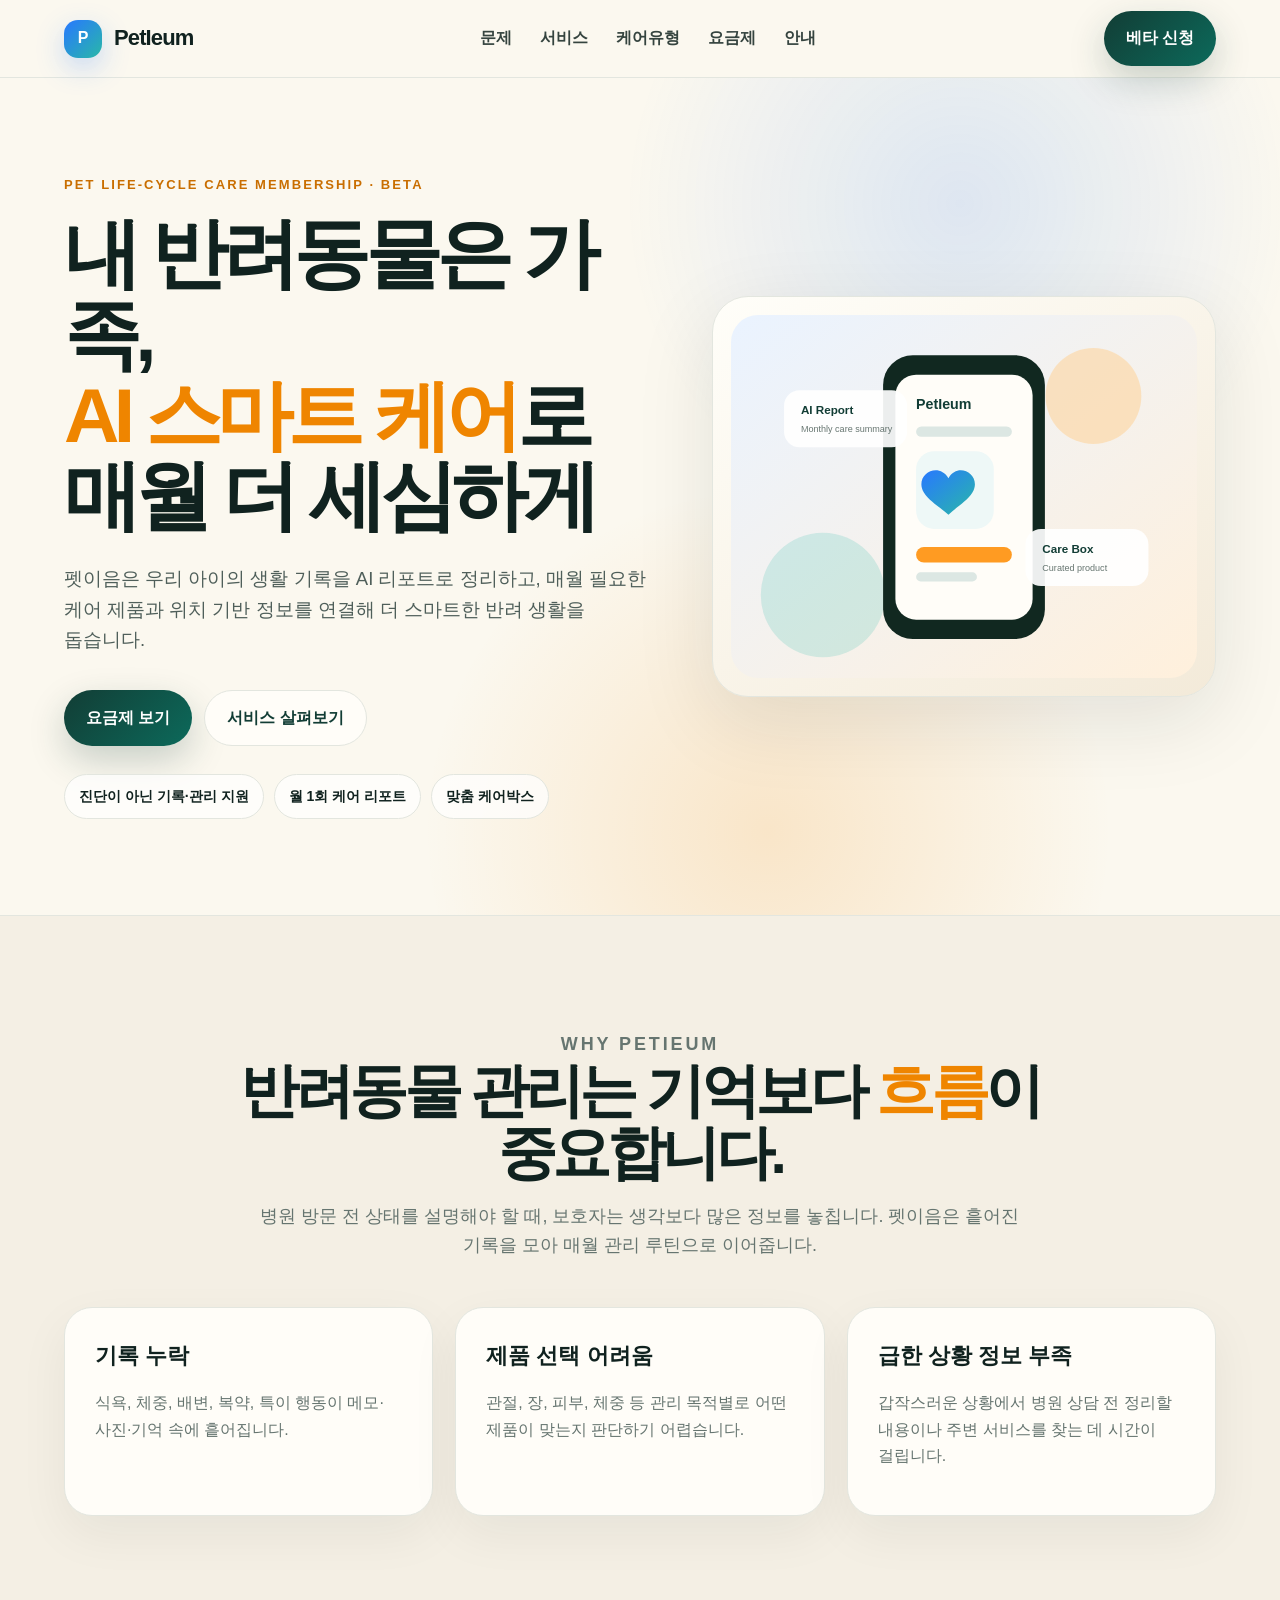
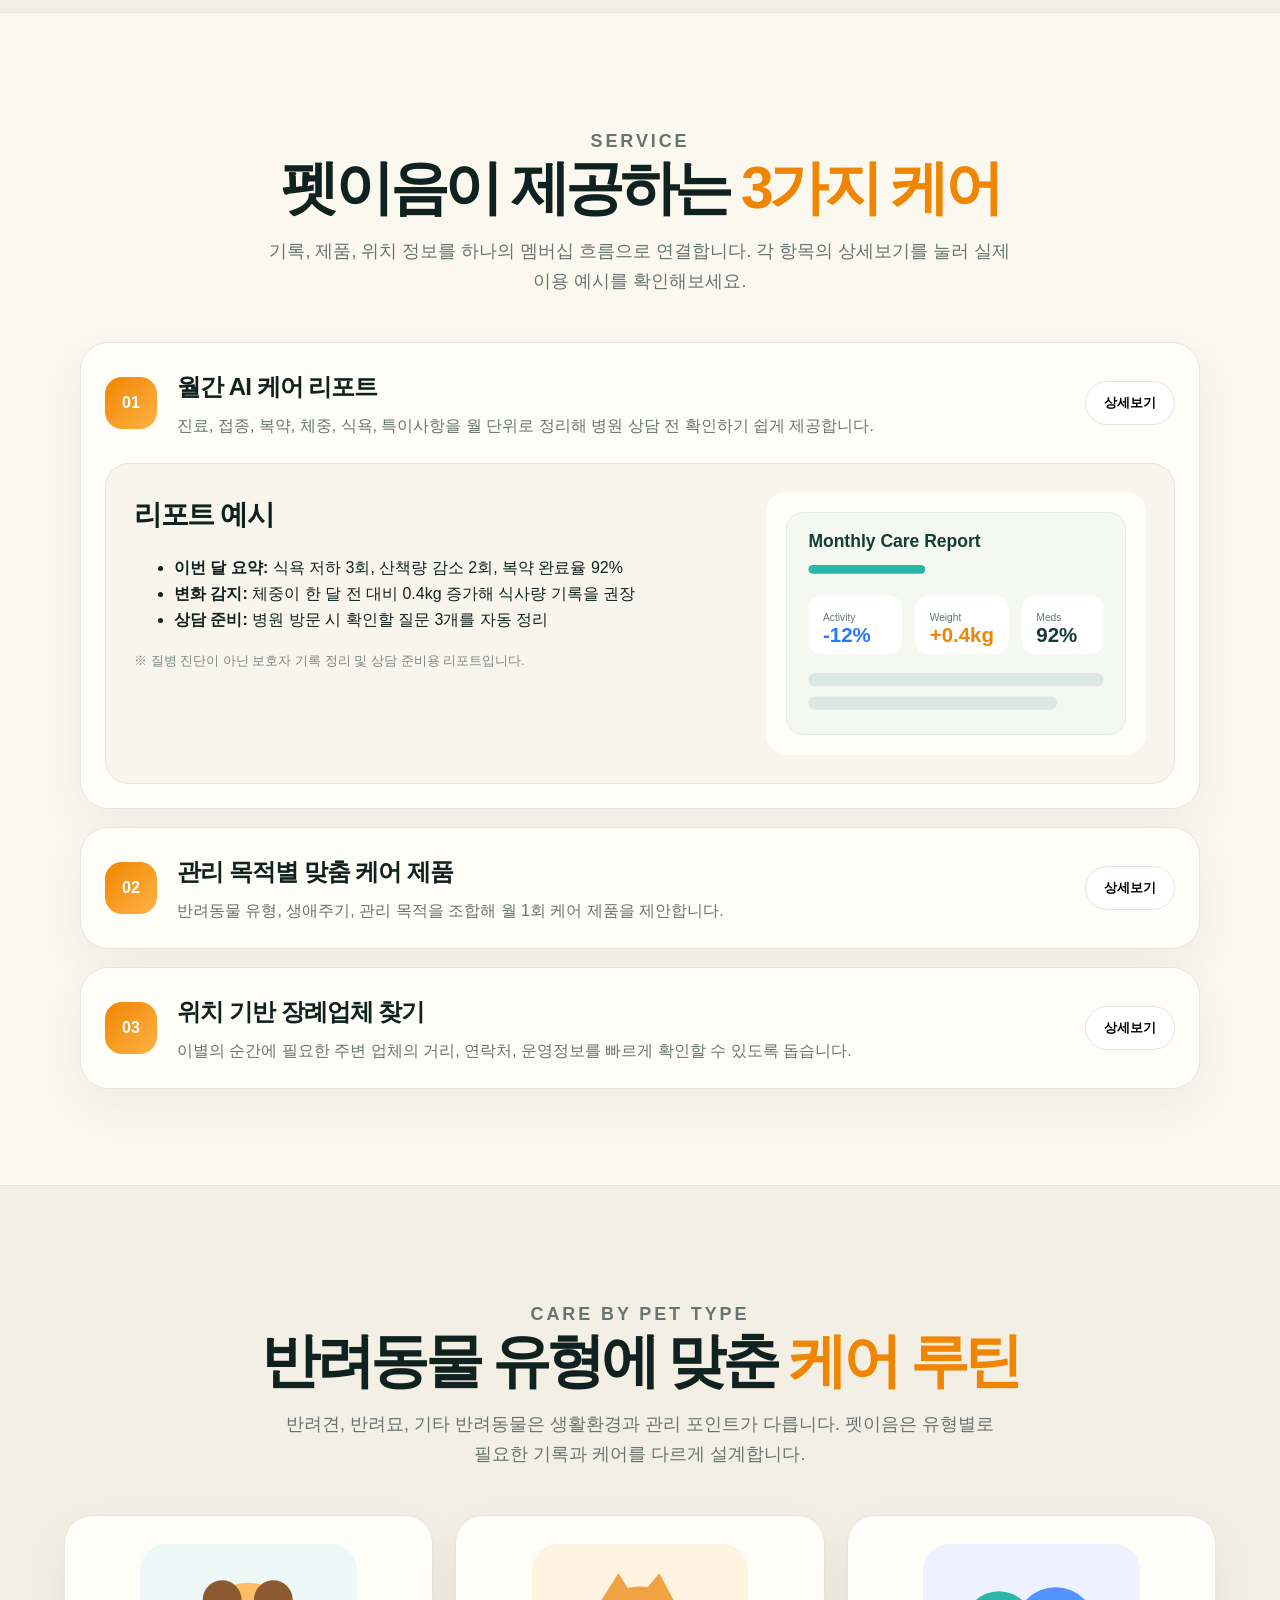
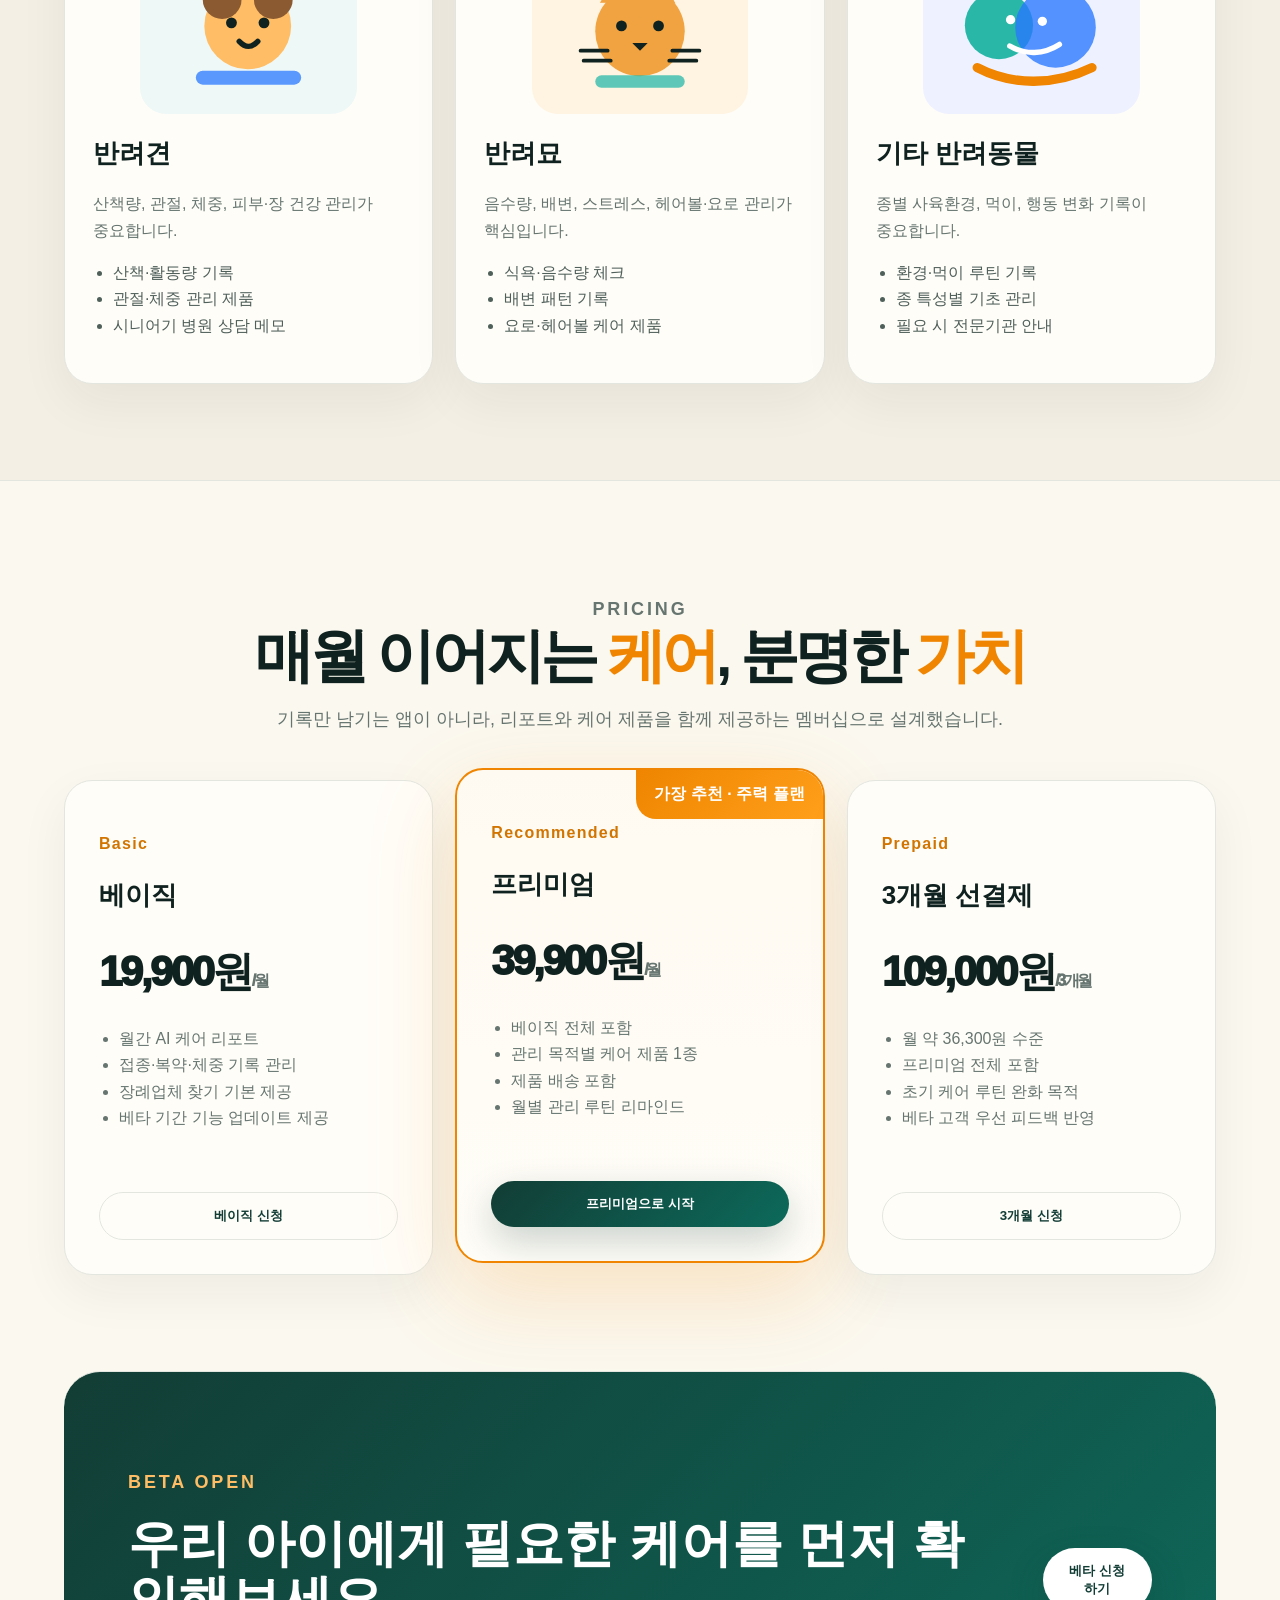
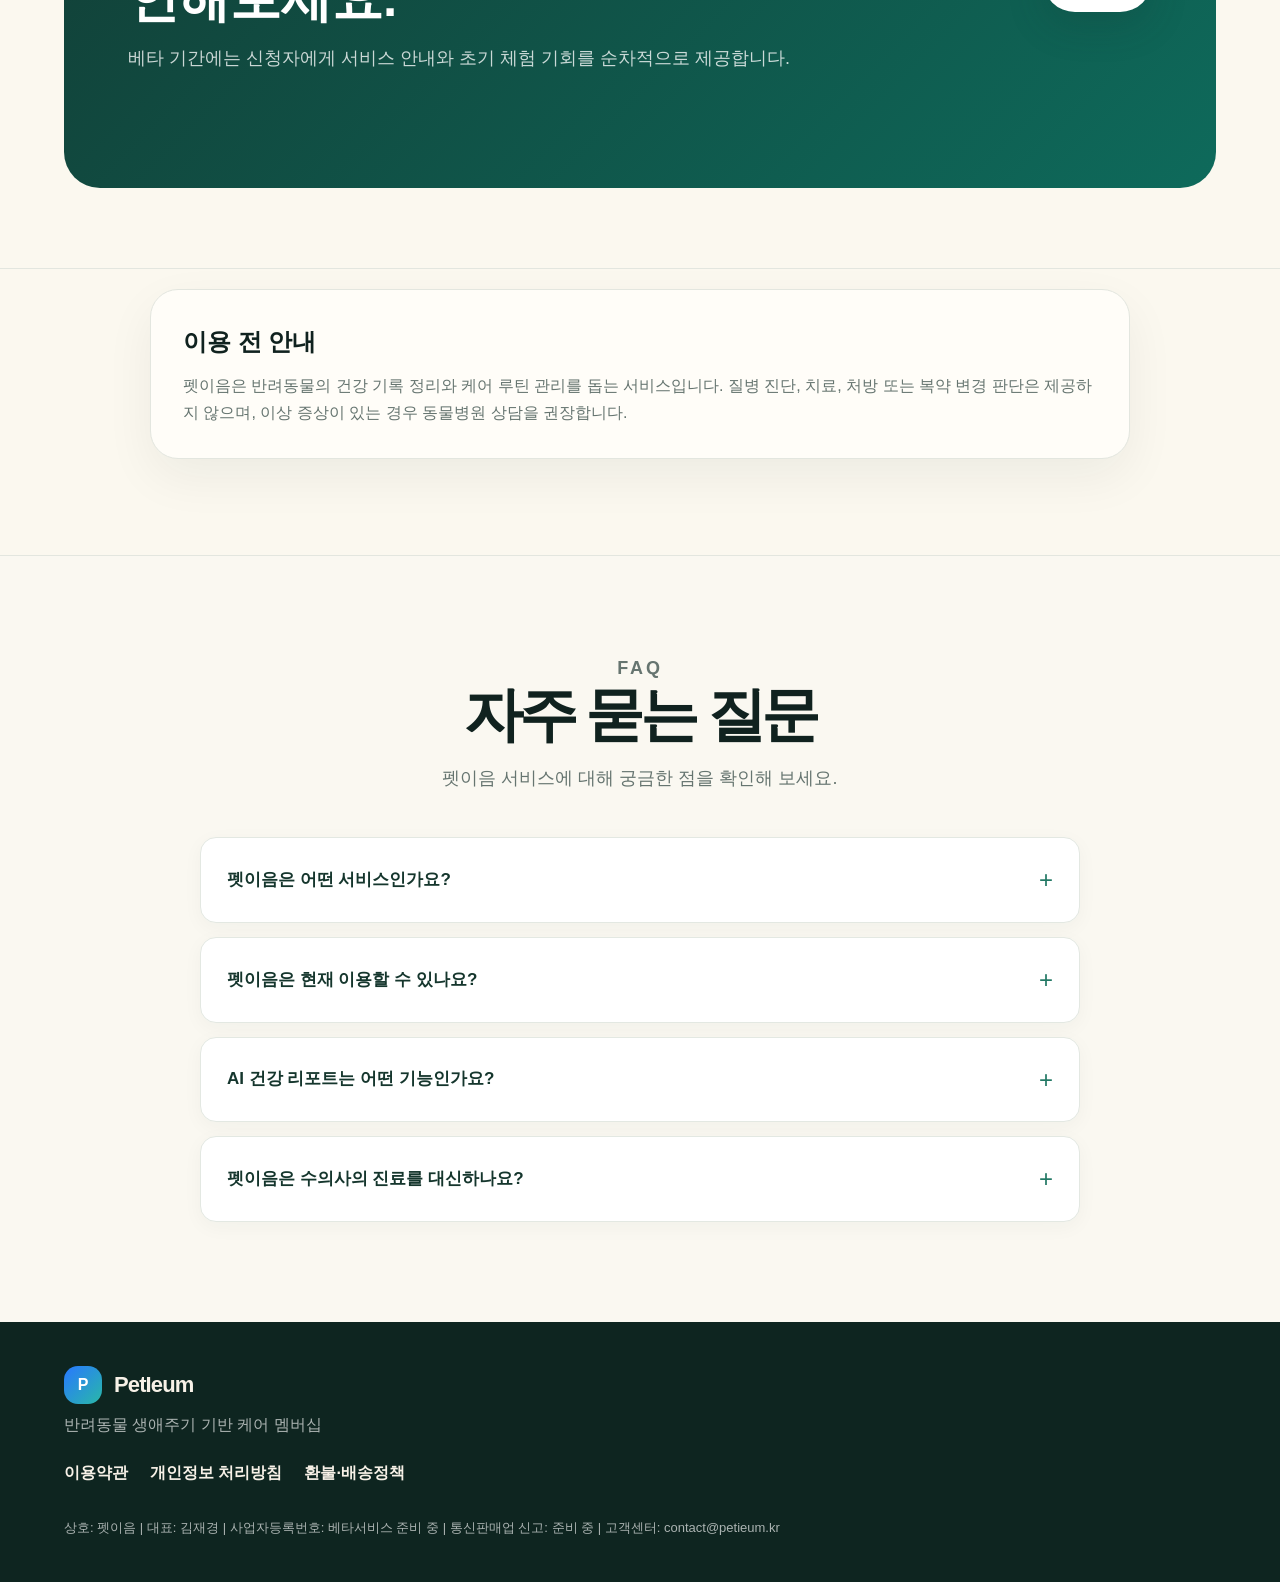
==== index.html @ b8f40197 "Update index.html" ====
<!DOCTYPE html>
<html lang="ko">
<head>
  <meta charset="UTF-8" />
  <meta name="viewport" content="width=device-width, initial-scale=1.0" />
  <title>펫이음(PetIeum) | 반려동물 케어 멤버십</title>
  <meta name="description" content="펫이음은 내 반려동물의 생활 기록을 AI 리포트로 정리하고, 매월 필요한 케어 제품과 위치 기반 정보를 연결하는 스마트 반려동물 케어 멤버십입니다." />
  <meta property="og:type" content="website" />
  <meta property="og:site_name" content="PetIeum" />
  <meta property="og:title" content="펫이음 | AI 스마트 반려동물 케어 멤버십" />
  <meta property="og:description" content="내 반려동물은 가족. AI 리포트와 맞춤 케어박스로 매월 더 세심하게 관리하세요." />
  <meta property="og:url" content="https://petieum.vercel.app/" />
  <meta property="og:image" content="https://petieum.vercel.app/assets/og-image.png" />
  <meta property="og:image:width" content="1200" />
  <meta property="og:image:height" content="630" />
  <meta property="og:locale" content="ko_KR" />
  <meta name="twitter:card" content="summary_large_image" />
  <meta name="twitter:title" content="펫이음 | AI 스마트 반려동물 케어 멤버십" />
  <meta name="twitter:description" content="AI 리포트와 맞춤 케어박스로 매월 더 세심하게 관리하세요." />
  <meta name="twitter:image" content="https://petieum.vercel.app/assets/og-image.png" />
  <link rel="canonical" href="https://petieum.vercel.app/" />
  <link rel="icon" href="assets/favicon.svg" />
  <link rel="stylesheet" href="style.css" />

<script type="application/ld+json">
{
  "@context": "https://schema.org",
  "@type": "FAQPage",
  "mainEntity": [
    {
      "@type": "Question",
      "name": "펫이음은 어떤 서비스인가요?",
      "acceptedAnswer": {
        "@type": "Answer",
        "text": "펫이음은 반려동물의 건강 및 생활 기록을 기반으로 보호자가 일상적인 건강관리를 체계적으로 할 수 있도록 돕는 AI 기반 반려동물 케어 서비스입니다."
      }
    },
    {
      "@type": "Question",
      "name": "펫이음은 현재 이용할 수 있나요?",
      "acceptedAnswer": {
        "@type": "Answer",
        "text": "현재 베타 서비스 신청을 받고 있으며, 실제 제공 기능과 정식 서비스 일정은 준비 상황에 따라 달라질 수 있습니다."
      }
    },
    {
      "@type": "Question",
      "name": "AI 건강 리포트는 어떤 기능인가요?",
      "acceptedAnswer": {
        "@type": "Answer",
        "text": "반려동물의 건강 및 생활 기록을 분석해 보호자가 상태를 이해하고 관리할 수 있도록 돕는 서비스 기획 기능입니다. 실제 제공 범위는 서비스 출시 과정에서 확정됩니다."
      }
    },
    {
      "@type": "Question",
      "name": "펫이음은 수의사의 진료를 대신하나요?",
      "acceptedAnswer": {
        "@type": "Answer",
        "text": "아닙니다. 펫이음에서 제공하는 정보는 일상적인 건강관리를 돕기 위한 참고 자료이며, 수의사의 진단이나 처방 또는 치료를 대신하지 않습니다."
      }
    }
  ]
}
</script>

</head>
<body>
  <header class="site-header">
    <a class="brand" href="index.html" aria-label="펫이음 홈">
      <span class="brand-mark">P</span>
      <span class="brand-text">PetIeum</span>
    </a>
    <nav class="nav" aria-label="주요 메뉴">
      <a href="#problem">문제</a>
      <a href="#service">서비스</a>
      <a href="#care-type">케어유형</a>
      <a href="#pricing">요금제</a>
      <a href="#notice">안내</a>
    </nav>
    <a class="header-cta" href="#signup">베타 신청</a>
    <button class="menu-btn" aria-label="모바일 메뉴 열기">☰</button>
  </header>

  <main>
    <section class="hero section-pad">
      <div class="hero-copy">
        <p class="eyebrow">PET LIFE-CYCLE CARE MEMBERSHIP · BETA</p>
        <h1>
          <span>내 반려동물은 가족,</span>
          <span><em>AI 스마트 케어</em>로</span>
          <span>매월 더 세심하게</span>
        </h1>
        <p class="hero-desc">
          펫이음은 우리 아이의 생활 기록을 AI 리포트로 정리하고,
          매월 필요한 케어 제품과 위치 기반 정보를 연결해 더 스마트한 반려 생활을 돕습니다.
        </p>
        <div class="hero-actions">
          <a class="btn primary" href="#pricing">요금제 보기</a>
          <a class="btn ghost" href="#service">서비스 살펴보기</a>
        </div>
        <div class="trust-row" aria-label="서비스 주요 특징">
          <span>진단이 아닌 기록·관리 지원</span>
          <span>월 1회 케어 리포트</span>
          <span>맞춤 케어박스</span>
        </div>
      </div>
      <div class="hero-visual" aria-hidden="true">
        <img src="assets/hero-dashboard.svg" alt="펫이음 앱 화면 예시" />
      </div>
    </section>

    <section id="problem" class="section section-pad soft-bg">
      <div class="section-head narrow">
        <p class="eyebrow">WHY PETIEUM</p>
        <h2>반려동물 관리는 기억보다 <span>흐름</span>이 중요합니다.</h2>
        <p>병원 방문 전 상태를 설명해야 할 때, 보호자는 생각보다 많은 정보를 놓칩니다. 펫이음은 흩어진 기록을 모아 매월 관리 루틴으로 이어줍니다.</p>
      </div>
      <div class="problem-grid">
        <article>
          <strong>기록 누락</strong>
          <p>식욕, 체중, 배변, 복약, 특이 행동이 메모·사진·기억 속에 흩어집니다.</p>
        </article>
        <article>
          <strong>제품 선택 어려움</strong>
          <p>관절, 장, 피부, 체중 등 관리 목적별로 어떤 제품이 맞는지 판단하기 어렵습니다.</p>
        </article>
        <article>
          <strong>급한 상황 정보 부족</strong>
          <p>갑작스러운 상황에서 병원 상담 전 정리할 내용이나 주변 서비스를 찾는 데 시간이 걸립니다.</p>
        </article>
      </div>
    </section>

    <section id="service" class="section section-pad">
      <div class="section-head">
        <p class="eyebrow">SERVICE</p>
        <h2>펫이음이 제공하는 <span>3가지 케어</span></h2>
        <p>기록, 제품, 위치 정보를 하나의 멤버십 흐름으로 연결합니다. 각 항목의 상세보기를 눌러 실제 이용 예시를 확인해보세요.</p>
      </div>

      <div class="service-accordion">
        <article class="service-card open">
          <div class="service-summary">
            <span class="num">01</span>
            <div>
              <h3>월간 AI 케어 리포트</h3>
              <p>진료, 접종, 복약, 체중, 식욕, 특이사항을 월 단위로 정리해 병원 상담 전 확인하기 쉽게 제공합니다.</p>
            </div>
            <button class="detail-toggle" type="button">상세보기</button>
          </div>
          <div class="service-detail">
            <div class="detail-text">
              <h4>리포트 예시</h4>
              <ul>
                <li><b>이번 달 요약:</b> 식욕 저하 3회, 산책량 감소 2회, 복약 완료율 92%</li>
                <li><b>변화 감지:</b> 체중이 한 달 전 대비 0.4kg 증가해 식사량 기록을 권장</li>
                <li><b>상담 준비:</b> 병원 방문 시 확인할 질문 3개를 자동 정리</li>
              </ul>
              <p class="small-note">※ 질병 진단이 아닌 보호자 기록 정리 및 상담 준비용 리포트입니다.</p>
            </div>
            <img src="assets/report-preview.svg" alt="월간 AI 케어 리포트 화면 예시" />
          </div>
        </article>

        <article class="service-card">
          <div class="service-summary">
            <span class="num">02</span>
            <div>
              <h3>관리 목적별 맞춤 케어 제품</h3>
              <p>반려동물 유형, 생애주기, 관리 목적을 조합해 월 1회 케어 제품을 제안합니다.</p>
            </div>
            <button class="detail-toggle" type="button">상세보기</button>
          </div>
          <div class="service-detail">
            <div class="detail-text">
              <h4>나의 케어 조합 만들기</h4>
              <div class="chip-group" aria-label="케어 조합 예시">
                <button class="chip active" type="button">반려견</button>
                <button class="chip" type="button">반려묘</button>
                <button class="chip" type="button">기타</button>
                <button class="chip active" type="button">노령기</button>
                <button class="chip active" type="button">관절 건강</button>
                <button class="chip" type="button">장 건강</button>
                <button class="chip" type="button">다이어트</button>
                <button class="chip" type="button">피부·모질</button>
              </div>
              <div class="result-box">
                <b>예시 결과: 노령견 + 관절 건강</b>
                <p>관절 부담을 고려한 저지방 간식, 체중 기록 리마인드, 활동량 변화 요약 리포트를 함께 제안합니다.</p>
              </div>
            </div>
            <img src="assets/care-selector.svg" alt="케어 제품 선택 테스트 예시" />
          </div>
        </article>

        <article class="service-card">
          <div class="service-summary">
            <span class="num">03</span>
            <div>
              <h3>위치 기반 장례업체 찾기</h3>
              <p>이별의 순간에 필요한 주변 업체의 거리, 연락처, 운영정보를 빠르게 확인할 수 있도록 돕습니다.</p>
            </div>
            <button class="detail-toggle" type="button">상세보기</button>
          </div>
          <div class="service-detail">
            <div class="detail-text">
              <h4>급한 순간을 위한 정보 연결</h4>
              <p>이별의 순간에는 검색과 비교를 차분히 하기 어렵습니다. 펫이음은 현재 위치 기준 가까운 등록 업체 정보를 확인할 수 있는 구조를 준비합니다.</p>
              <ul>
                <li>현재 위치 기준 거리</li>
                <li>연락처 및 운영시간</li>
                <li>상담 가능 여부와 기본 안내</li>
                <li>향후 제휴 업체 정보 확대 예정</li>
              </ul>
            </div>
            <img src="assets/map-search.svg" alt="지도에서 장례업체를 찾는 화면 예시" />
          </div>
        </article>
      </div>
    </section>

    <section id="care-type" class="section section-pad soft-bg">
      <div class="section-head">
        <p class="eyebrow">CARE BY PET TYPE</p>
        <h2>반려동물 유형에 맞춘 <span>케어 루틴</span></h2>
        <p>반려견, 반려묘, 기타 반려동물은 생활환경과 관리 포인트가 다릅니다. 펫이음은 유형별로 필요한 기록과 케어를 다르게 설계합니다.</p>
      </div>
      <div class="type-grid">
        <article class="type-card">
          <img src="assets/dog-care.svg" alt="반려견 케어 일러스트" />
          <h3>반려견</h3>
          <p>산책량, 관절, 체중, 피부·장 건강 관리가 중요합니다.</p>
          <ul>
            <li>산책·활동량 기록</li>
            <li>관절·체중 관리 제품</li>
            <li>시니어기 병원 상담 메모</li>
          </ul>
        </article>
        <article class="type-card">
          <img src="assets/cat-care.svg" alt="반려묘 케어 일러스트" />
          <h3>반려묘</h3>
          <p>음수량, 배변, 스트레스, 헤어볼·요로 관리가 핵심입니다.</p>
          <ul>
            <li>식욕·음수량 체크</li>
            <li>배변 패턴 기록</li>
            <li>요로·헤어볼 케어 제품</li>
          </ul>
        </article>
        <article class="type-card">
          <img src="assets/other-care.svg" alt="기타 반려동물 케어 일러스트" />
          <h3>기타 반려동물</h3>
          <p>종별 사육환경, 먹이, 행동 변화 기록이 중요합니다.</p>
          <ul>
            <li>환경·먹이 루틴 기록</li>
            <li>종 특성별 기초 관리</li>
            <li>필요 시 전문기관 안내</li>
          </ul>
        </article>
      </div>
    </section>

    <section id="pricing" class="section section-pad">
      <div class="section-head">
        <p class="eyebrow">PRICING</p>
        <h2>매월 이어지는 <span>케어</span>, 분명한 <span>가치</span></h2>
        <p>기록만 남기는 앱이 아니라, 리포트와 케어 제품을 함께 제공하는 멤버십으로 설계했습니다.</p>
      </div>
      <div class="pricing-grid">
        <article class="price-card">
          <p class="plan-label">Basic</p>
          <h3>베이직</h3>
          <div class="price">19,900원<span>/월</span></div>
          <ul>
            <li>월간 AI 케어 리포트</li>
            <li>접종·복약·체중 기록 관리</li>
            <li>장례업체 찾기 기본 제공</li>
            <li>베타 기간 기능 업데이트 제공</li>
          </ul>
          <button class="btn ghost full open-modal" data-plan="베이직">베이직 신청</button>
        </article>
        <article class="price-card featured">
          <div class="ribbon">가장 추천 · 주력 플랜</div>
          <p class="plan-label">Recommended</p>
          <h3>프리미엄</h3>
          <div class="price">39,900원<span>/월</span></div>
          <ul>
            <li>베이직 전체 포함</li>
            <li>관리 목적별 케어 제품 1종</li>
            <li>제품 배송 포함</li>
            <li>월별 관리 루틴 리마인드</li>
          </ul>
          <button class="btn primary full open-modal" data-plan="프리미엄">프리미엄으로 시작</button>
        </article>
        <article class="price-card">
          <p class="plan-label">Prepaid</p>
          <h3>3개월 선결제</h3>
          <div class="price">109,000원<span>/3개월</span></div>
          <ul>
            <li>월 약 36,300원 수준</li>
            <li>프리미엄 전체 포함</li>
            <li>초기 케어 루틴 완화 목적</li>
            <li>베타 고객 우선 피드백 반영</li>
          </ul>
          <button class="btn ghost full open-modal" data-plan="3개월 선결제">3개월 신청</button>
        </article>
      </div>
    </section>

    <section id="signup" class="section section-pad signup-band">
      <div>
        <p class="eyebrow">BETA OPEN</p>
        <h2>우리 아이에게 필요한 케어를 먼저 확인해보세요.</h2>
        <p>베타 기간에는 신청자에게 서비스 안내와 초기 체험 기회를 순차적으로 제공합니다.</p>
      </div>
      <button class="btn primary open-modal" data-plan="베타 신청">베타 신청하기</button>
    </section>

    <section id="notice" class="section section-pad notice-section">
      <div class="notice-card">
        <h2>이용 전 안내</h2>
        <p>펫이음은 반려동물의 건강 기록 정리와 케어 루틴 관리를 돕는 서비스입니다. 질병 진단, 치료, 처방 또는 복약 변경 판단은 제공하지 않으며, 이상 증상이 있는 경우 동물병원 상담을 권장합니다.</p>
      </div>
    </section>

<section id="faq" class="section section-pad faq-section">
  <div class="section-head">
    <p class="eyebrow">FAQ</p>
    <h2>자주 묻는 질문</h2>
    <p>펫이음 서비스에 대해 궁금한 점을 확인해 보세요.</p>
  </div>

  <div class="faq-list">
    <details>
      <summary>펫이음은 어떤 서비스인가요?</summary>
      <p>펫이음은 반려동물의 건강 및 생활 기록을 기반으로 보호자가 일상적인 건강관리를 체계적으로 할 수 있도록 돕는 AI 기반 반려동물 케어 서비스입니다.</p>
    </details>

    <details>
      <summary>펫이음은 현재 이용할 수 있나요?</summary>
      <p>현재 베타 서비스 신청을 받고 있으며, 실제 제공 기능과 정식 서비스 일정은 준비 상황에 따라 달라질 수 있습니다.</p>
    </details>

    <details>
      <summary>AI 건강 리포트는 어떤 기능인가요?</summary>
      <p>반려동물의 건강 및 생활 기록을 분석해 보호자가 상태를 이해하고 관리할 수 있도록 돕는 서비스 기획 기능입니다. 실제 제공 범위는 서비스 출시 과정에서 확정됩니다.</p>
    </details>

    <details>
      <summary>펫이음은 수의사의 진료를 대신하나요?</summary>
      <p>아닙니다. 펫이음에서 제공하는 정보는 일상적인 건강관리를 돕기 위한 참고 자료이며, 수의사의 진단이나 처방 또는 치료를 대신하지 않습니다.</p>
    </details>
  </div>
</section>

  </main>

  <footer class="footer">
    <div>
      <a class="brand footer-brand" href="index.html"><span class="brand-mark">P</span><span class="brand-text">PetIeum</span></a>
      <p>반려동물 생애주기 기반 케어 멤버십</p>
    </div>
    <div class="footer-links">
      <a href="terms.html">이용약관</a>
      <a href="privacy.html">개인정보 처리방침</a>
      <a href="refund.html">환불·배송정책</a>
    </div>
    <p class="company-info">상호: 펫이음 | 대표: 김재경 | 사업자등록번호: 베타서비스 준비 중 | 통신판매업 신고: 준비 중 | 고객센터: contact@petieum.kr</p>
  </footer>

  <div class="modal" id="signupModal" aria-hidden="true">
    <div class="modal-box" role="dialog" aria-modal="true" aria-labelledby="modalTitle">
      <button class="modal-close" type="button" aria-label="닫기">×</button>
      <p class="eyebrow">BETA SIGNUP</p>
      <h2 id="modalTitle">펫이음 베타 신청</h2>
      <form class="signup-form">
        <label>선택 요금제<input id="selectedPlan" type="text" value="프리미엄" readonly /></label>
        <label>이름<input type="text" placeholder="홍길동" /></label>
        <label>이메일<input type="email" placeholder="petieum@example.com" /></label>
        <label>반려동물 유형<select><option>반려견</option><option>반려묘</option><option>기타 반려동물</option></select></label>
        <label class="check"><input type="checkbox" /> 개인정보 수집·이용 및 베타 안내 수신에 동의합니다.</label>
        <button class="btn primary full" type="submit">신청 정보 확인</button>
        <p class="small-note">현재는 데모 화면입니다. 실제 신청·결제는 정식 오픈 시 연결됩니다.</p>
      </form>
    </div>
  </div>

  <script src="script.js"></script>
  <script src="./petieum-auth-config.js"></script>
  <script type="module" src="./petieum-auth.js"></script>
</body>
</html>
---- style.css ----
:root{
  --ink:#10221f;
  --muted:#667570;
  --line:#e3e6df;
  --bg:#fbf8ef;
  --soft:#f4efe4;
  --card:#fffdf8;
  --green:#123d35;
  --blue:#2878ff;
  --teal:#29b8a8;
  --orange:#ef8500;
  --orange2:#ffb347;
  --shadow:0 24px 80px rgba(16,34,31,.10);
  --radius:28px;
}
*{box-sizing:border-box}
html{scroll-behavior:smooth}
body{margin:0;font-family:-apple-system,BlinkMacSystemFont,"Segoe UI",Pretendard,"Noto Sans KR",Arial,sans-serif;color:var(--ink);background:var(--bg);line-height:1.65}
a{color:inherit;text-decoration:none}img{max-width:100%;display:block}.section-pad{padding:96px clamp(22px,5vw,72px)}
.site-header{height:78px;padding:0 clamp(20px,5vw,64px);display:flex;align-items:center;gap:28px;justify-content:space-between;border-bottom:1px solid var(--line);background:rgba(251,248,239,.9);backdrop-filter:blur(16px);position:sticky;top:0;z-index:50}.brand{display:flex;align-items:center;gap:12px;font-weight:900}.brand-mark{width:38px;height:38px;border-radius:14px;display:grid;place-items:center;color:#fff;background:linear-gradient(135deg,var(--blue),var(--teal));box-shadow:0 10px 28px rgba(40,120,255,.25);font-weight:900}.brand-text{font-size:22px;letter-spacing:-.04em}.nav{display:flex;gap:28px;font-weight:750;color:#35443f}.nav a:hover{color:var(--blue)}.header-cta,.btn{border:0;border-radius:999px;padding:14px 22px;font-weight:900;cursor:pointer;display:inline-flex;align-items:center;justify-content:center}.header-cta,.btn.primary{background:linear-gradient(135deg,var(--green),#0c6a5b);color:#fff;box-shadow:0 14px 36px rgba(18,61,53,.22)}.btn.ghost{border:1px solid var(--line);background:#fffdf8;color:var(--green)}.btn.full{width:100%}.menu-btn{display:none;border:0;background:transparent;font-size:28px}.hero{display:grid;grid-template-columns:minmax(0,1.08fr) minmax(320px,.92fr);gap:56px;align-items:center;min-height:calc(100vh - 78px);background:radial-gradient(circle at 75% 15%,rgba(40,120,255,.14),transparent 28%),radial-gradient(circle at 60% 90%,rgba(239,133,0,.16),transparent 32%)}.eyebrow{margin:0 0 18px;color:#c96e00;font-size:13px;font-weight:900;letter-spacing:.16em;text-transform:uppercase}.hero h1,.section-head h2{margin:0;font-size:clamp(44px,6vw,86px);line-height:1.05;letter-spacing:-.075em}.hero h1 span{display:block}.hero h1 em,.section-head h2 span{font-style:normal;color:var(--orange)}.hero-desc{max-width:700px;margin:28px 0 0;color:#4f5f5a;font-size:clamp(17px,1.45vw,21px);word-break:keep-all}.hero-actions{display:flex;gap:12px;margin-top:34px}.trust-row{display:flex;flex-wrap:wrap;gap:10px;margin-top:28px}.trust-row span{font-size:14px;font-weight:800;border:1px solid var(--line);background:rgba(255,255,255,.72);padding:10px 14px;border-radius:999px}.hero-visual{background:linear-gradient(145deg,#fffef9,#f3ead9);padding:18px;border-radius:36px;box-shadow:var(--shadow);border:1px solid var(--line)}.section{border-top:1px solid var(--line)}.soft-bg{background:var(--soft)}.section-head{max-width:980px;margin:0 auto 46px;text-align:center}.section-head.narrow{max-width:820px}.section-head h2{font-size:clamp(34px,4.6vw,64px)}.section-head p{margin:18px auto 0;max-width:760px;color:var(--muted);font-size:18px;word-break:keep-all}.problem-grid,.type-grid,.pricing-grid{display:grid;grid-template-columns:repeat(3,1fr);gap:22px}.problem-grid article,.type-card,.price-card,.service-card,.notice-card{background:var(--card);border:1px solid var(--line);border-radius:var(--radius);box-shadow:0 18px 50px rgba(16,34,31,.06)}.problem-grid article{padding:30px}.problem-grid strong{font-size:22px}.problem-grid p,.type-card p,.price-card li,.service-summary p{color:var(--muted);word-break:keep-all}.service-accordion{display:grid;gap:18px;max-width:1120px;margin:0 auto}.service-card{padding:24px}.service-summary{display:grid;grid-template-columns:auto 1fr auto;gap:20px;align-items:center}.num{width:52px;height:52px;border-radius:17px;background:linear-gradient(135deg,var(--orange),var(--orange2));display:grid;place-items:center;color:#fff;font-weight:900}.service-summary h3{margin:0 0 6px;font-size:24px;letter-spacing:-.04em}.service-summary p{margin:0}.detail-toggle{border:1px solid var(--line);background:#fff;border-radius:999px;padding:12px 18px;font-weight:900;cursor:pointer}.service-detail{display:none;grid-template-columns:1fr 380px;gap:30px;margin-top:24px;padding:28px;border-radius:24px;background:#f8f5ed;border:1px solid var(--line)}.service-card.open .service-detail{display:grid}.detail-text h4{font-size:28px;margin:0 0 14px;letter-spacing:-.05em}.small-note{font-size:13px;color:#7c8985}.chip-group{display:flex;flex-wrap:wrap;gap:10px;margin:18px 0}.chip{border:1px solid var(--line);background:#fff;padding:10px 14px;border-radius:999px;font-weight:850}.chip.active{background:var(--green);color:#fff;border-color:var(--green)}.result-box{background:#fff;border:1px solid var(--line);border-radius:18px;padding:18px}.type-card{padding:28px}.type-card img{height:170px;margin:auto}.type-card h3{font-size:26px;margin:18px 0 8px}.type-card ul{padding-left:20px;color:#4f5f5a}.pricing-grid{align-items:stretch}.price-card{position:relative;padding:34px;overflow:hidden}.price-card.featured{border:2px solid var(--orange);transform:translateY(-12px);box-shadow:0 30px 90px rgba(239,133,0,.20);background:linear-gradient(180deg,#fffaf1,#fffdf8)}.ribbon{position:absolute;top:0;right:0;background:linear-gradient(135deg,var(--orange),#ff9f1a);color:#fff;font-weight:900;padding:11px 18px;border-bottom-left-radius:20px}.plan-label{color:#d17400;font-weight:900;letter-spacing:.08em}.price-card h3{font-size:26px;margin:8px 0}.price{font-size:42px;font-weight:950;letter-spacing:-.06em;margin:20px 0}.price span{font-size:16px;color:var(--muted)}.price-card ul{min-height:150px;padding-left:20px}.signup-band{margin:0 clamp(22px,5vw,72px) 80px;border-radius:36px;background:linear-gradient(135deg,var(--green),#0e6a5b);color:#fff;display:flex;align-items:center;justify-content:space-between;gap:30px}.signup-band .eyebrow{color:#ffbd65}.signup-band h2{font-size:clamp(30px,4vw,56px);line-height:1.08;margin:0}.signup-band p{color:rgba(255,255,255,.78);font-size:18px}.signup-band .btn{background:#fff;color:var(--green)}.notice-section{padding-top:20px}.notice-card{max-width:980px;margin:0 auto;padding:32px}.notice-card h2{margin:0 0 12px}.notice-card p{color:var(--muted);margin:0}.footer{padding:44px clamp(22px,5vw,72px);background:#0e2520;color:#f7f1e7;display:grid;gap:22px}.footer .brand-mark{box-shadow:none}.footer p{color:rgba(255,255,255,.65);margin:8px 0 0}.footer-links{display:flex;gap:22px;flex-wrap:wrap;font-weight:850}.company-info{font-size:13px}.modal{position:fixed;inset:0;background:rgba(9,20,18,.54);z-index:100;display:none;align-items:center;justify-content:center;padding:20px}.modal.show{display:flex}.modal-box{position:relative;width:min(560px,100%);background:#fffdf8;border-radius:30px;padding:34px;box-shadow:0 40px 120px rgba(0,0,0,.25)}.modal-close{position:absolute;right:18px;top:18px;border:0;background:#f3eee3;border-radius:999px;width:36px;height:36px;font-size:24px}.signup-form{display:grid;gap:14px}.signup-form label{font-weight:850}.signup-form input,.signup-form select{width:100%;margin-top:6px;border:1px solid var(--line);border-radius:14px;padding:14px;background:#fff}.check{display:flex;gap:10px;align-items:flex-start}.check input{width:auto}.policy-page{max-width:980px;margin:0 auto;padding:92px 24px}.policy-page h1{font-size:clamp(36px,5vw,64px);line-height:1.05;letter-spacing:-.06em}.policy-page h2{font-size:30px;margin-top:46px}.policy-page p,.policy-page li{color:#53635e}.policy-card{background:#fffdf8;border:1px solid var(--line);border-radius:24px;padding:26px;margin:18px 0}.back-link{display:inline-block;margin-top:30px;font-weight:900;color:var(--green)}
@media(max-width:900px){.nav,.header-cta{display:none}.menu-btn{display:block}.hero{grid-template-columns:1fr;min-height:auto}.hero-visual{order:-1}.problem-grid,.type-grid,.pricing-grid{grid-template-columns:1fr}.service-summary{grid-template-columns:auto 1fr}.detail-toggle{grid-column:2}.service-detail{grid-template-columns:1fr}.price-card.featured{transform:none}.signup-band{display:block}.signup-band .btn{margin-top:18px}.hero-actions{flex-direction:column}.hero h1,.section-head h2{letter-spacing:-.065em}}

/* PetIeum FAQ Section */

.faq-section {
  padding: 80px 24px 100px;
  background: #faf8f1;
}

.faq-section .section-head {
  text-align: center;
  margin: 0 auto 44px;
}

.faq-list {
  width: 100%;
  max-width: 880px;
  margin: 0 auto;
  display: grid;
  gap: 14px;
}

.faq-list details {
  background: #ffffff;
  border: 1px solid #e3e8e2;
  border-radius: 16px;
  overflow: hidden;
  box-shadow: 0 5px 20px rgba(18, 47, 39, 0.04);
}

.faq-list summary {
  padding: 22px 26px;
  font-size: 17px;
  font-weight: 650;
  color: #15362d;
  cursor: pointer;
  list-style: none;
  display: flex;
  align-items: center;
  justify-content: space-between;
  gap: 16px;
}

.faq-list summary::-webkit-details-marker {
  display: none;
}

.faq-list summary::after {
  content: "+";
  font-size: 24px;
  font-weight: 400;
  color: #237965;
}

.faq-list details[open] summary::after {
  content: "−";
}

.faq-list details > p {
  padding: 0 26px 24px;
  margin: 0;
  color: #61736b;
  font-size: 15px;
  line-height: 1.85;
}

@media (max-width: 640px) {
  .faq-section {
    padding: 56px 18px 72px;
  }

  .faq-list summary {
    padding: 18px;
    font-size: 15px;
  }

  .faq-list details > p {
    padding: 0 18px 20px;
    font-size: 14px;
  }
}
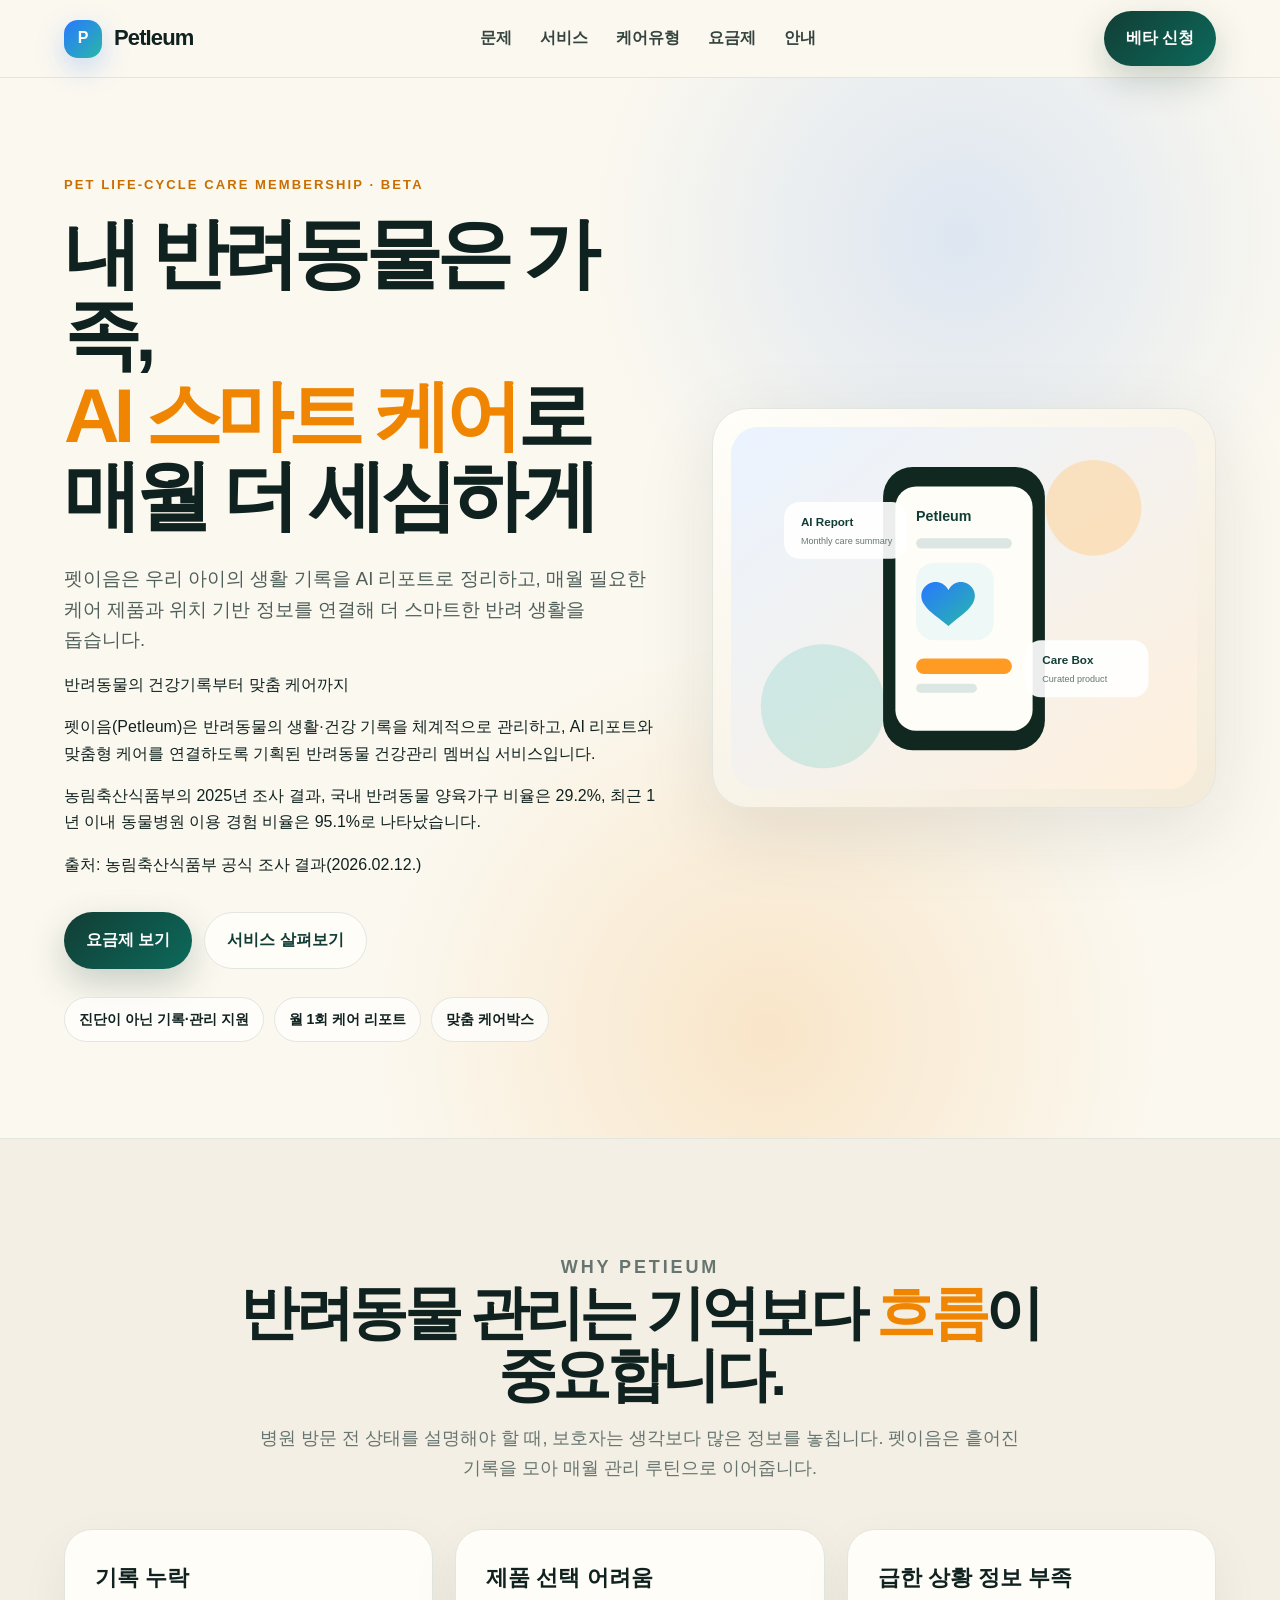
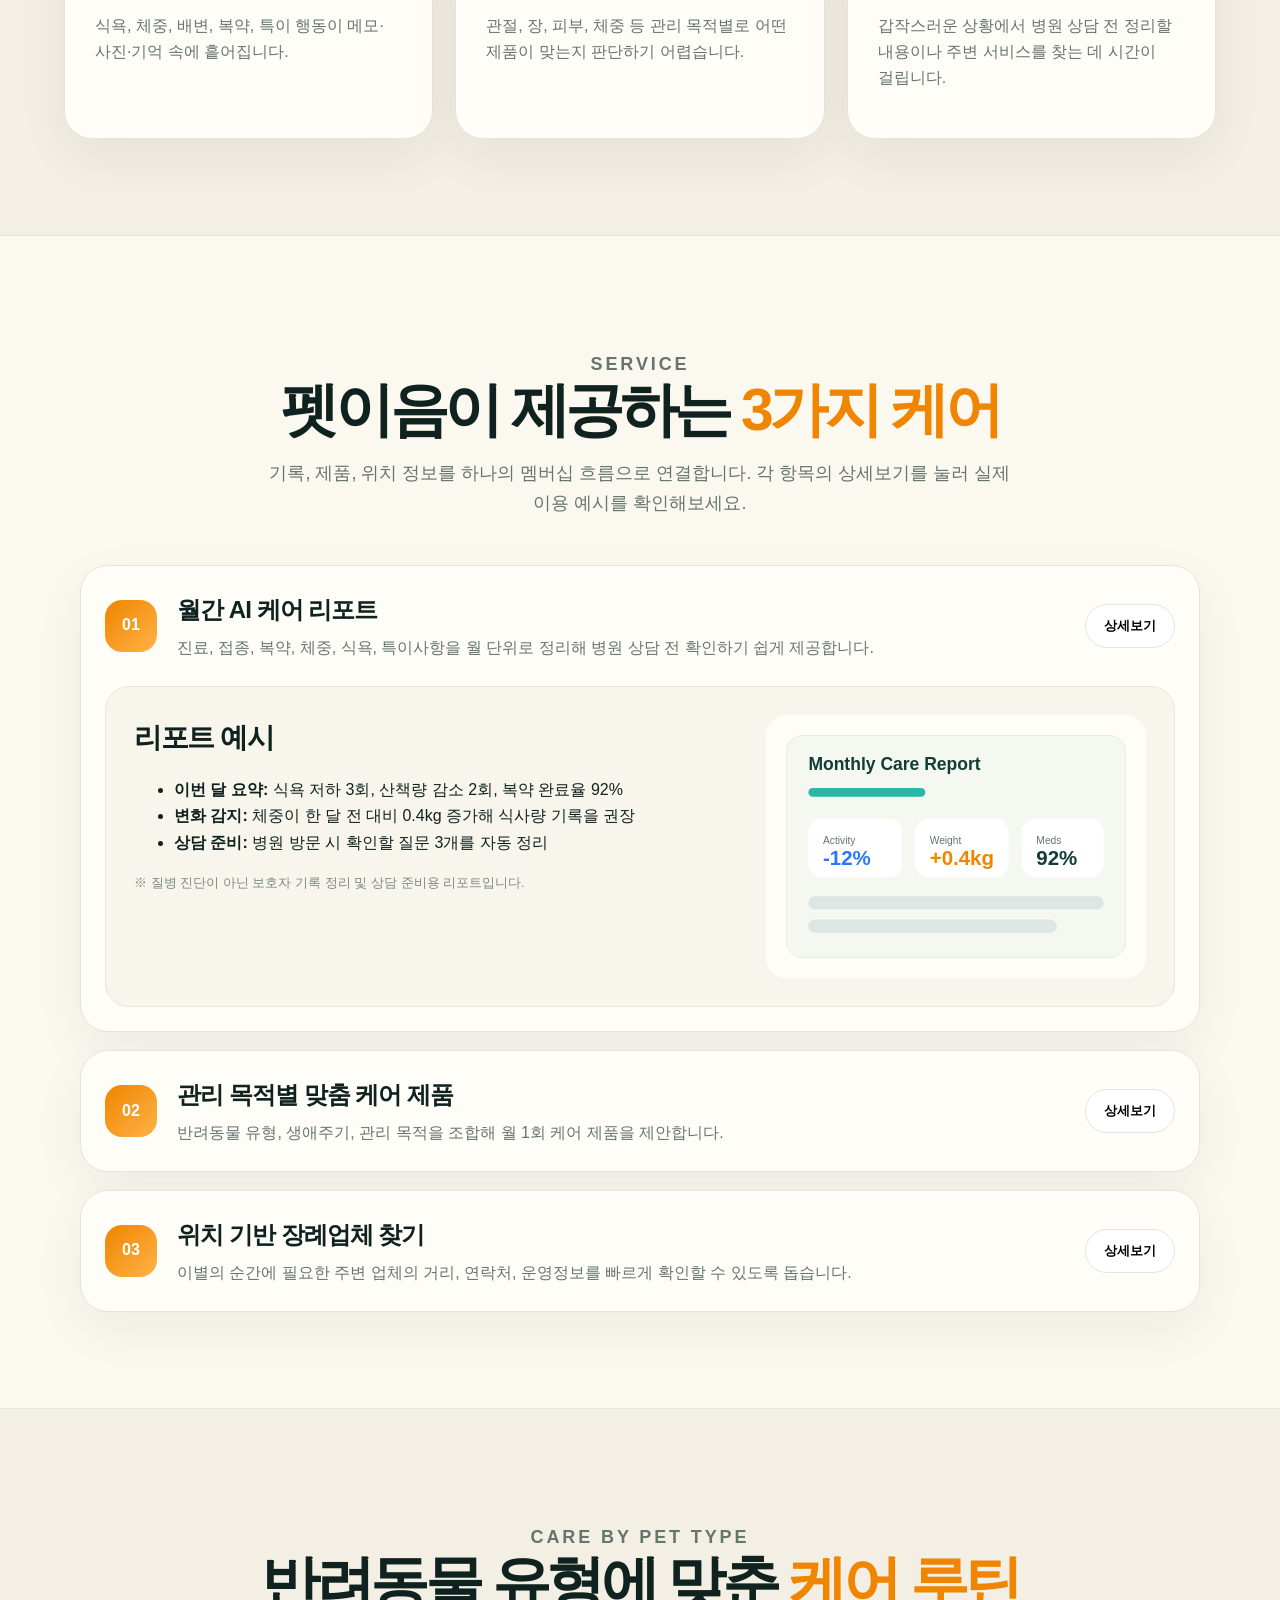
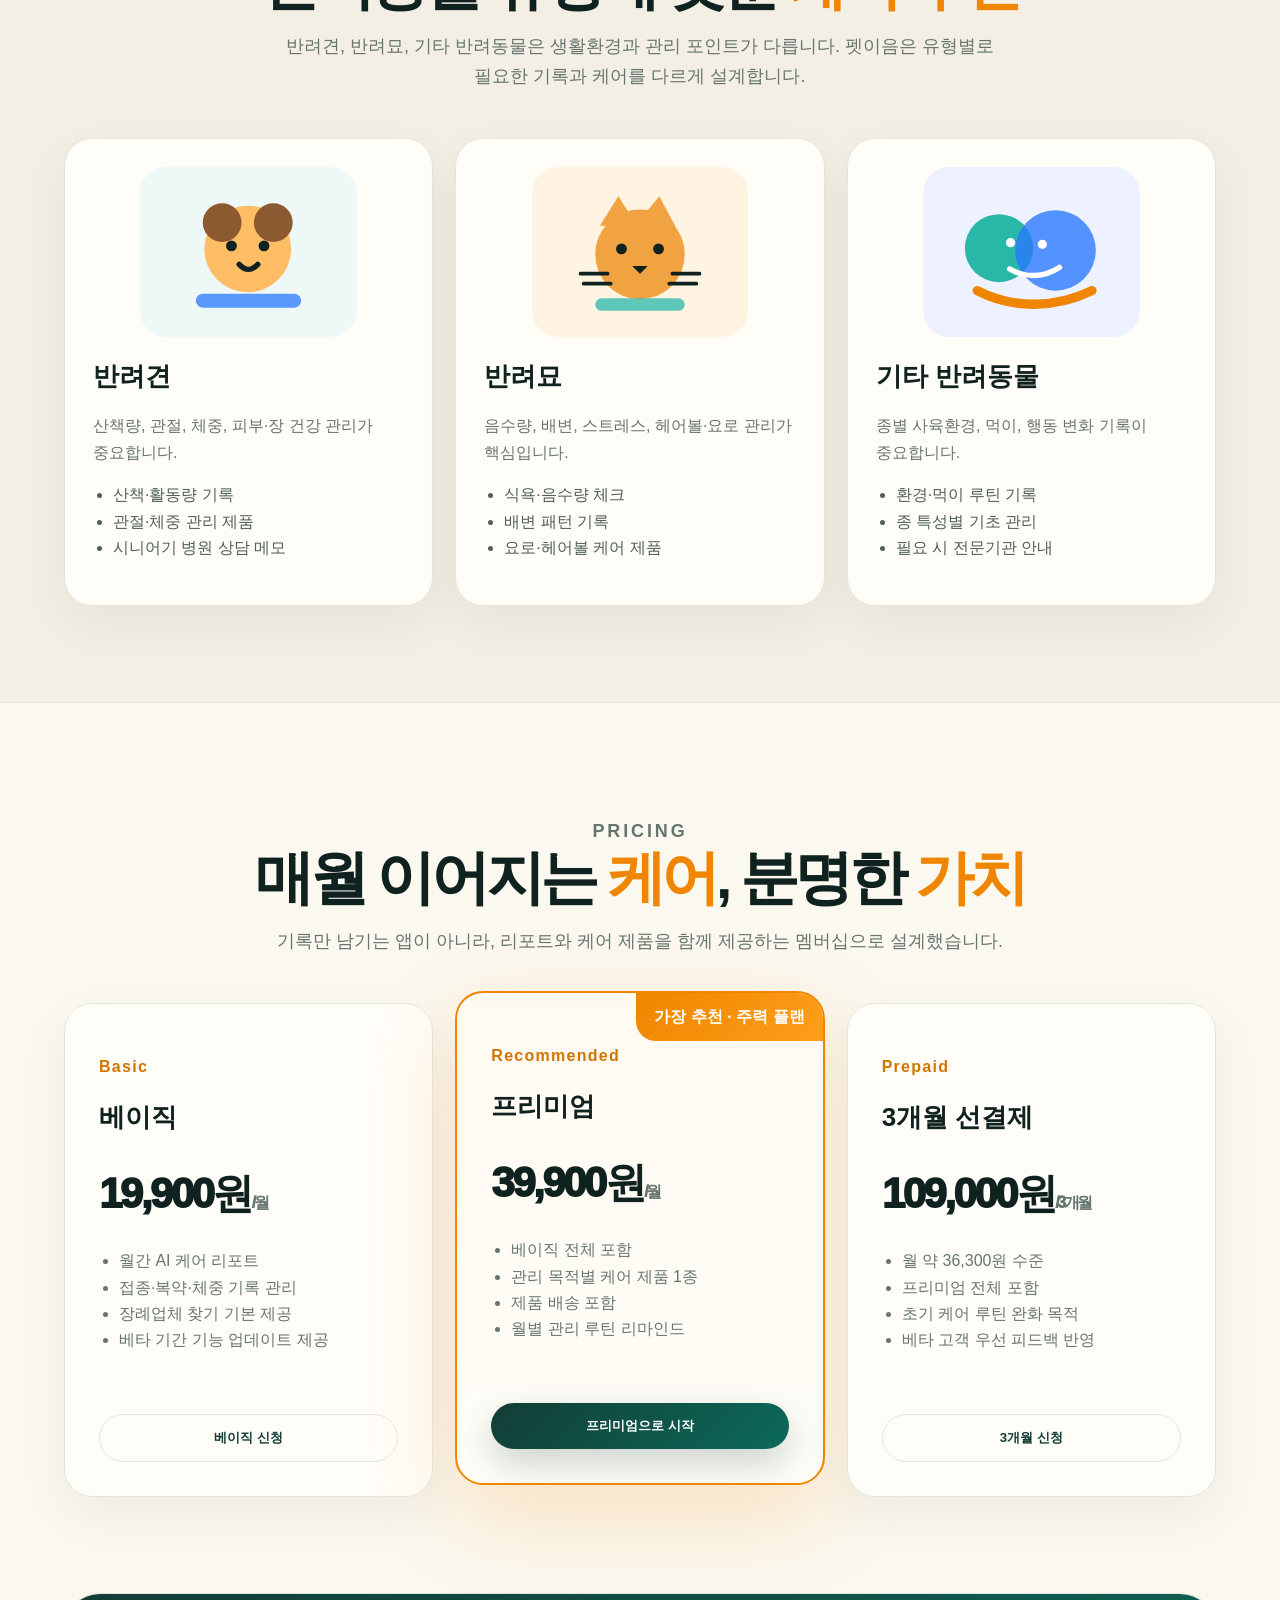
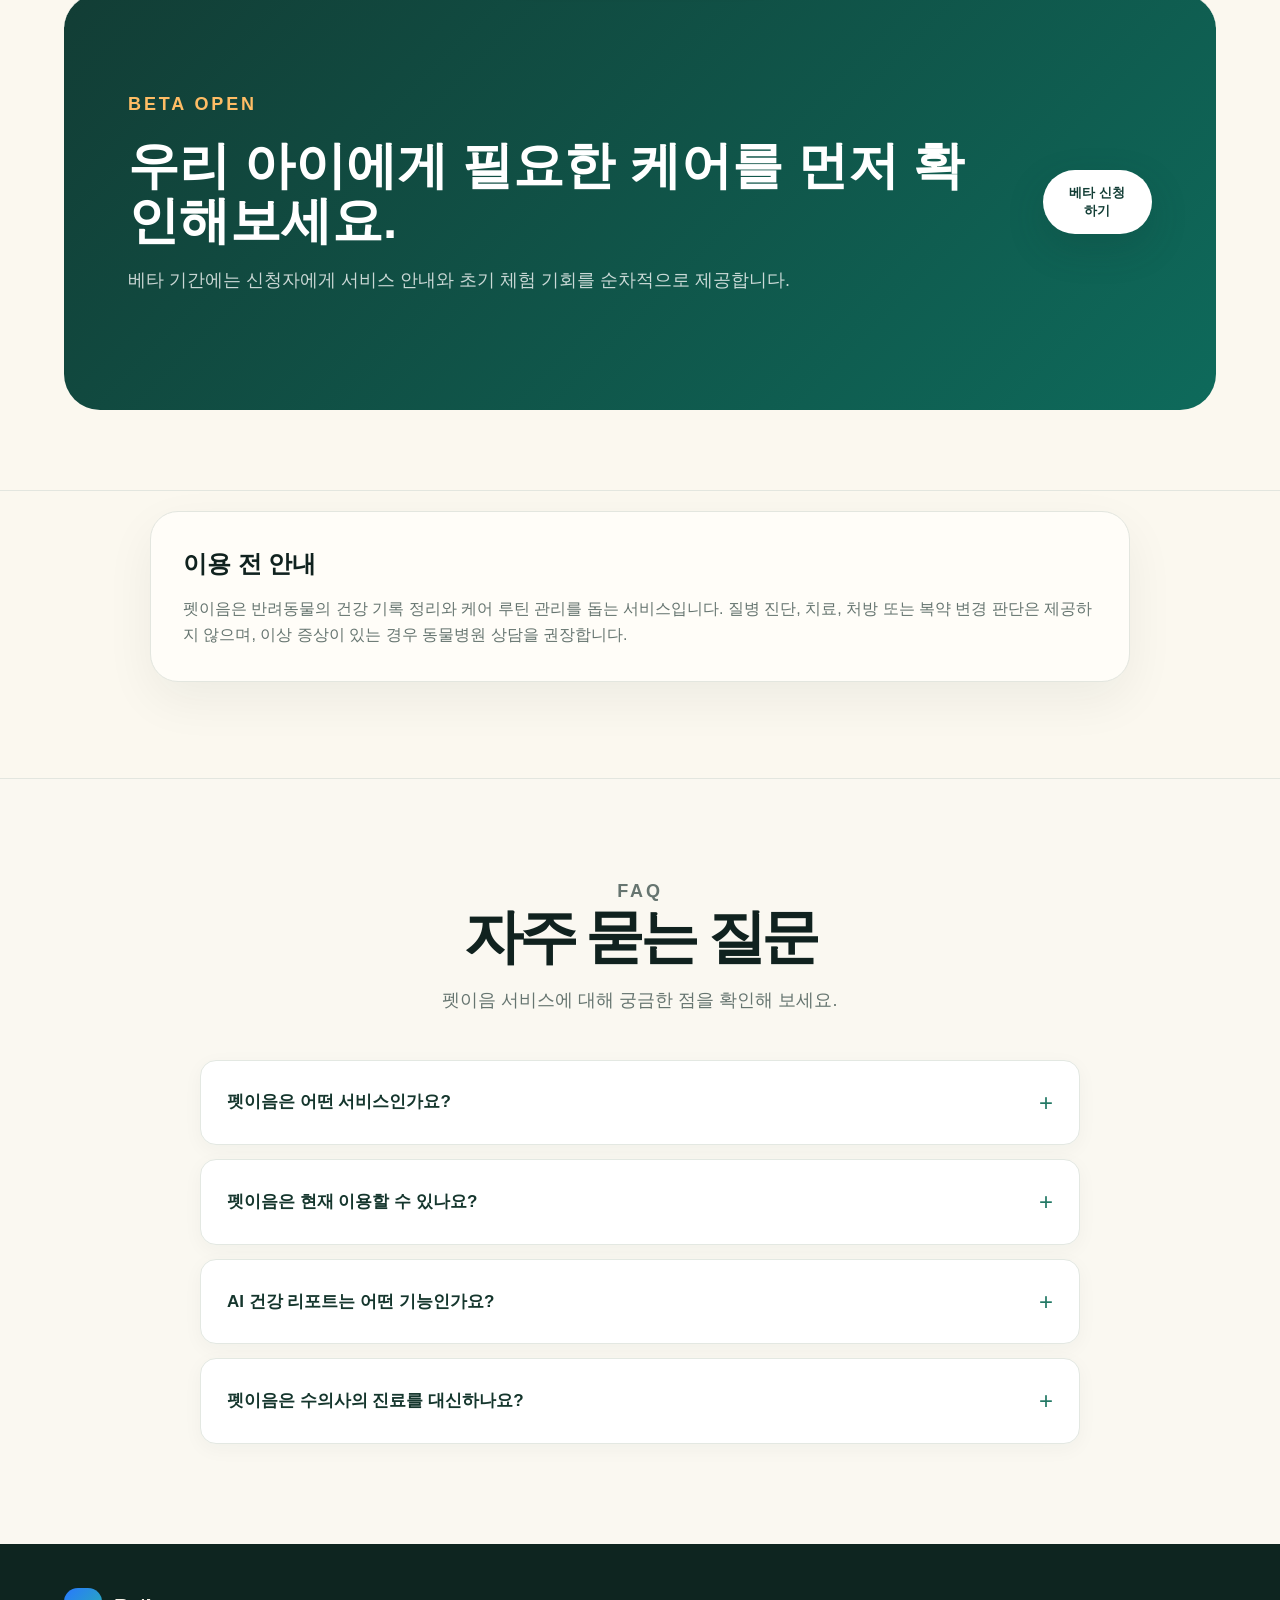
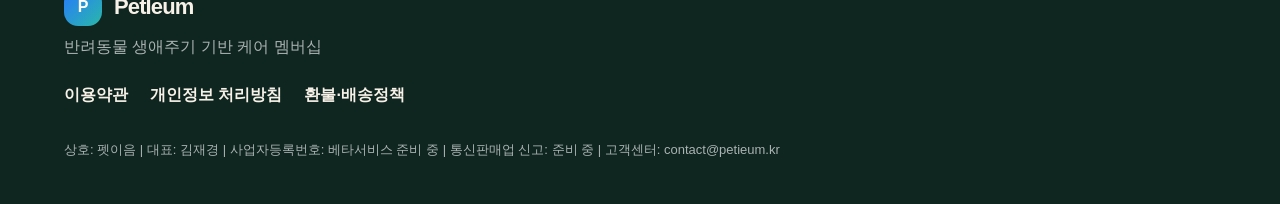
==== commit 0cf2063b: "Update index.html" ====
--- a/index.html
+++ b/index.html
@@ -94,6 +94,32 @@
           펫이음은 우리 아이의 생활 기록을 AI 리포트로 정리하고,
           매월 필요한 케어 제품과 위치 기반 정보를 연결해 더 스마트한 반려 생활을 돕습니다.
         </p>
+       
+<div class="hero-evidence">
+  <p class="hero-evidence-title">
+    반려동물의 건강기록부터 맞춤 케어까지
+  </p>
+  <p>
+    펫이음(PetIeum)은 반려동물의 생활·건강 기록을 체계적으로
+    관리하고, AI 리포트와 맞춤형 케어를 연결하도록 기획된
+    반려동물 건강관리 멤버십 서비스입니다.
+  </p>
+  <p>
+    농림축산식품부의 2025년 조사 결과,
+    국내 반려동물 양육가구 비율은 29.2%,
+    최근 1년 이내 동물병원 이용 경험 비율은
+    95.1%로 나타났습니다.
+  </p>
+  <p class="hero-evidence-source">
+    출처:
+    <a
+      href="https://www.mafra.go.kr/bbs/home/792/576961/artclView.do"
+      target="_blank"
+      rel="noopener noreferrer"
+    >농림축산식품부 공식 조사 결과(2026.02.12.)</a>
+  </p>
+</div>
+
         <div class="hero-actions">
           <a class="btn primary" href="#pricing">요금제 보기</a>
           <a class="btn ghost" href="#service">서비스 살펴보기</a>
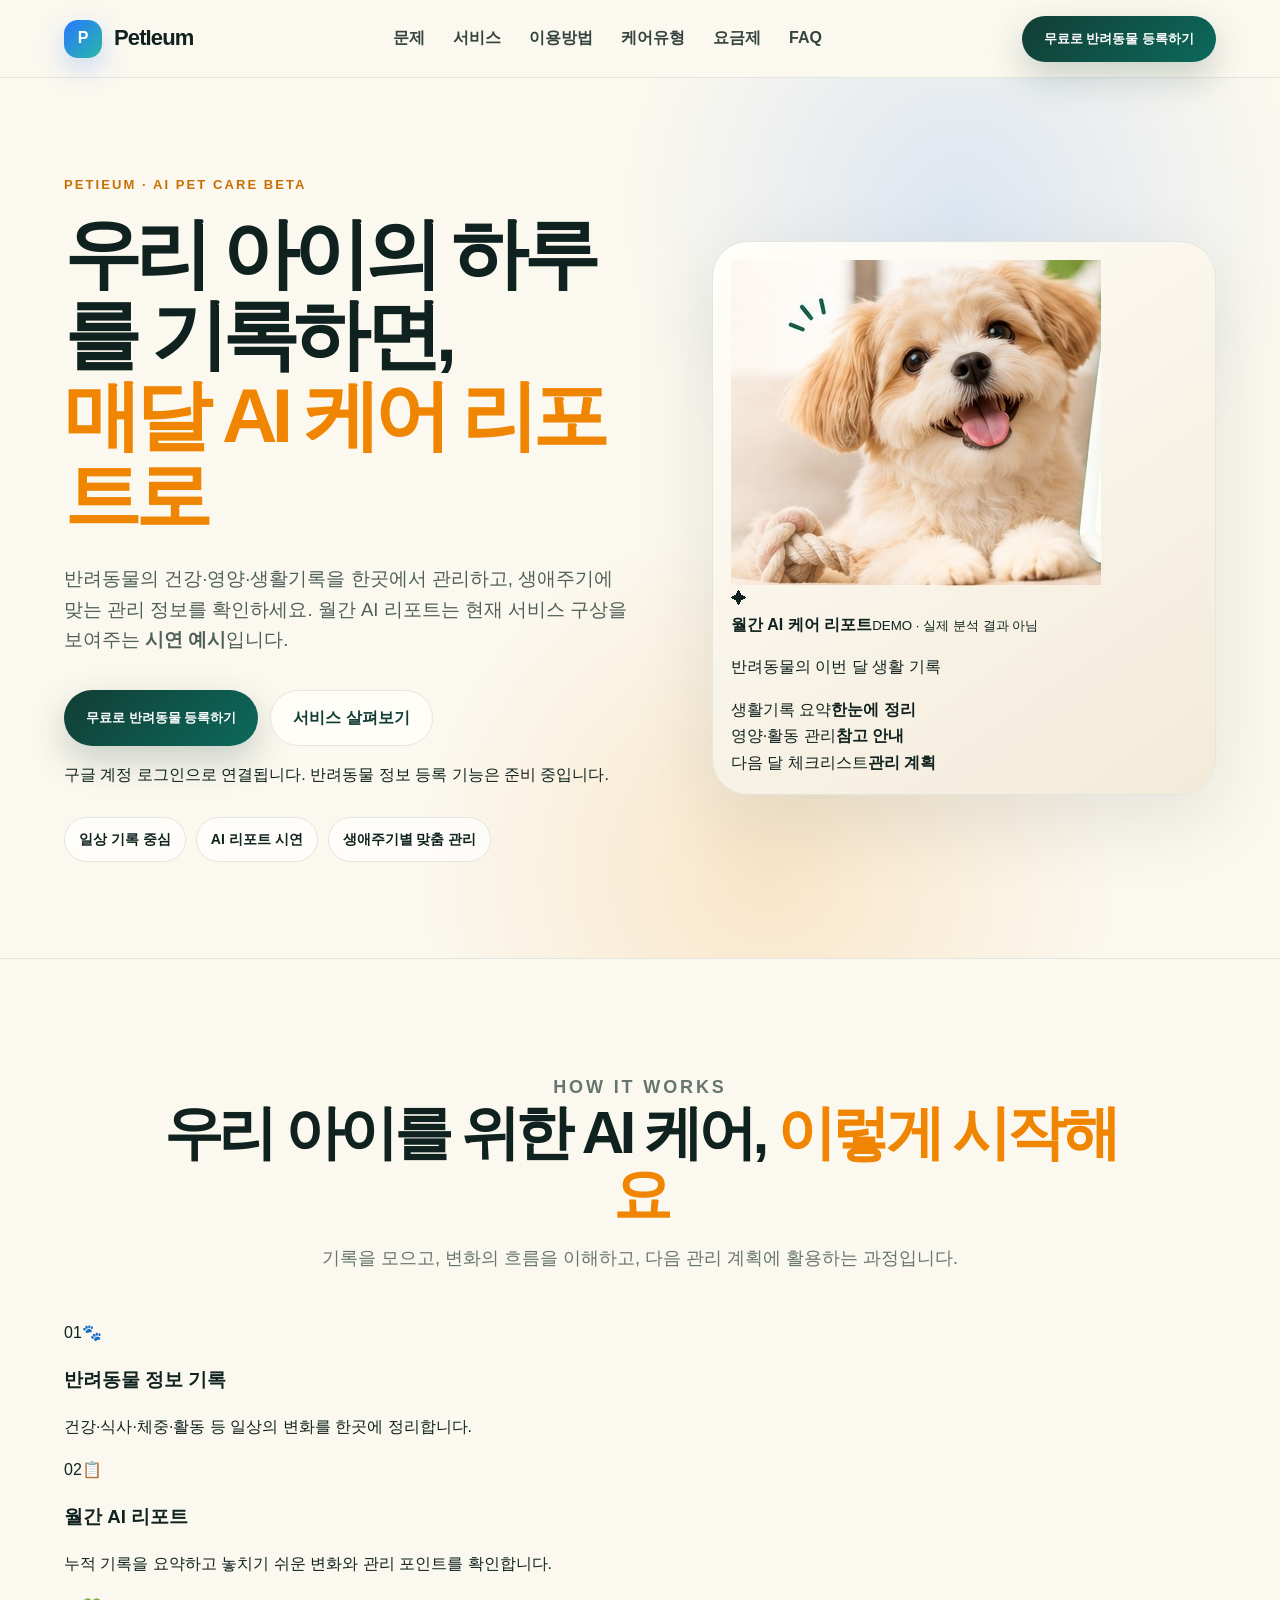
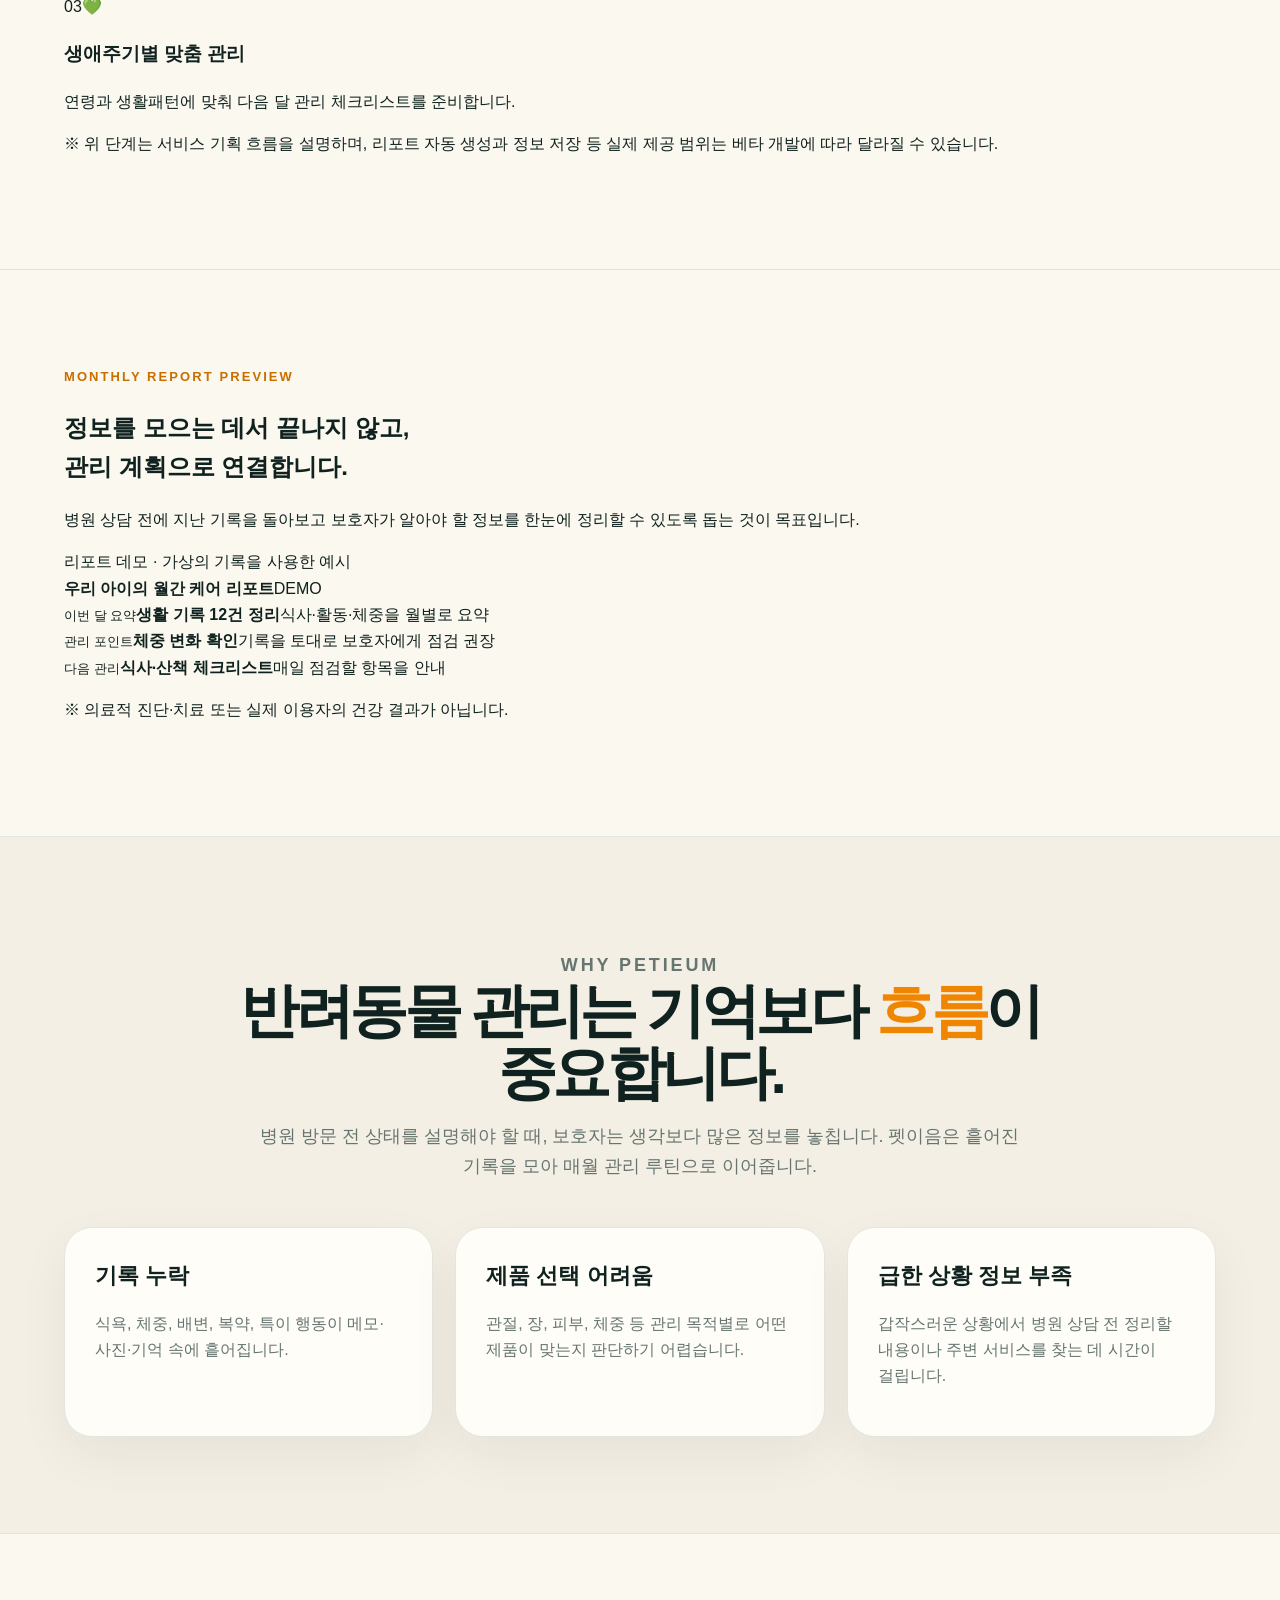
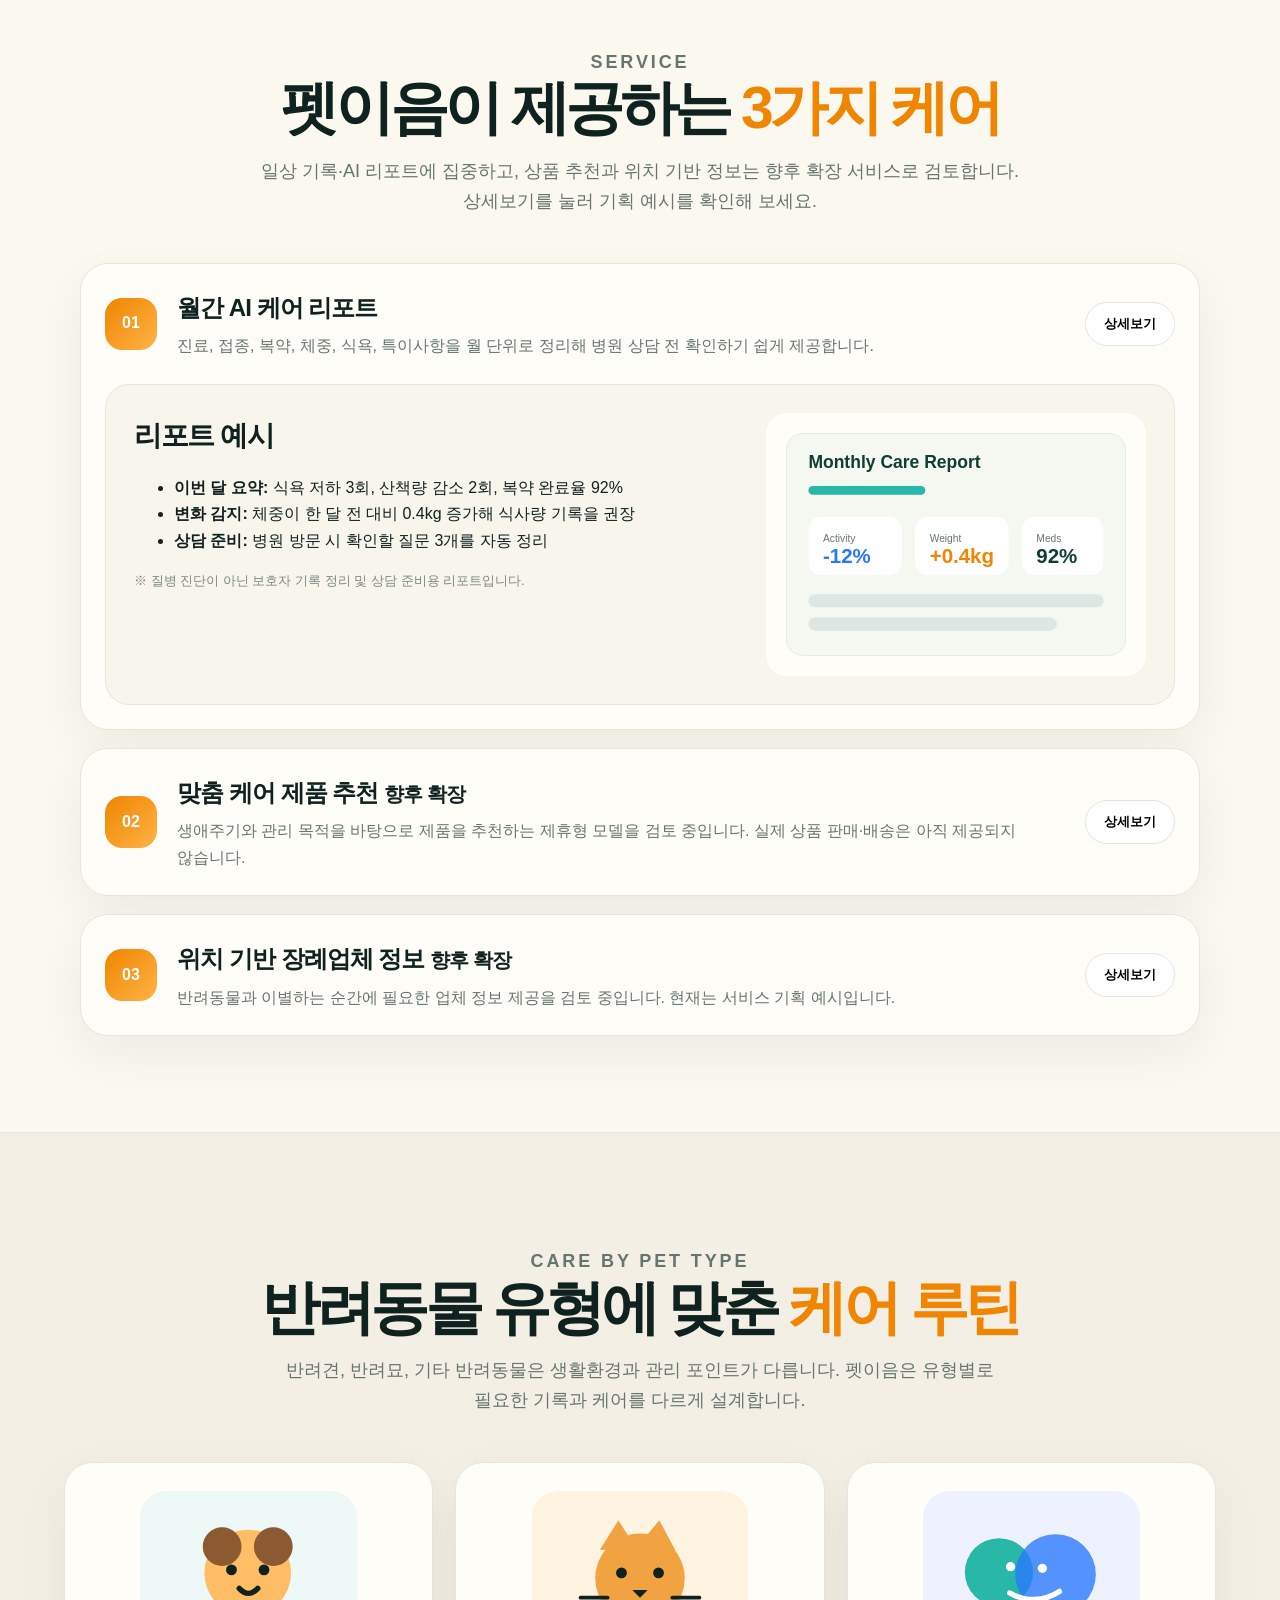
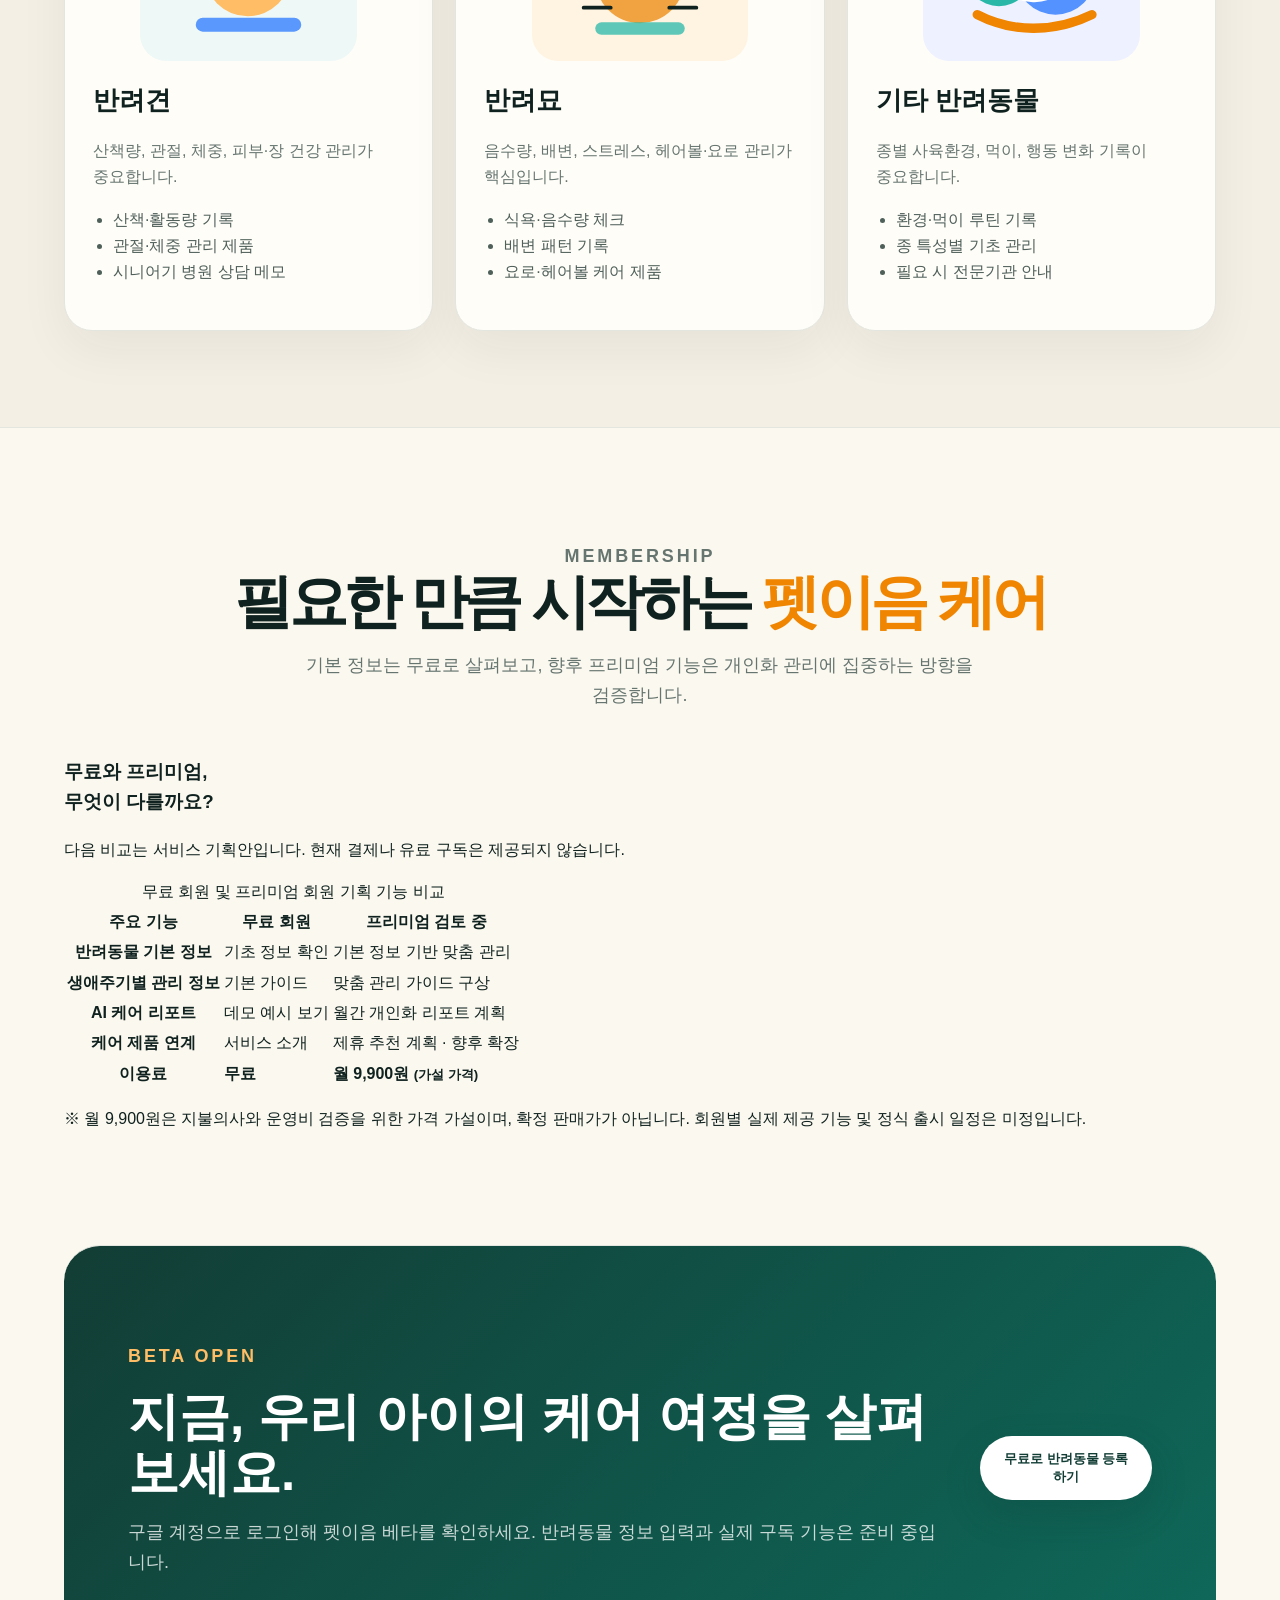
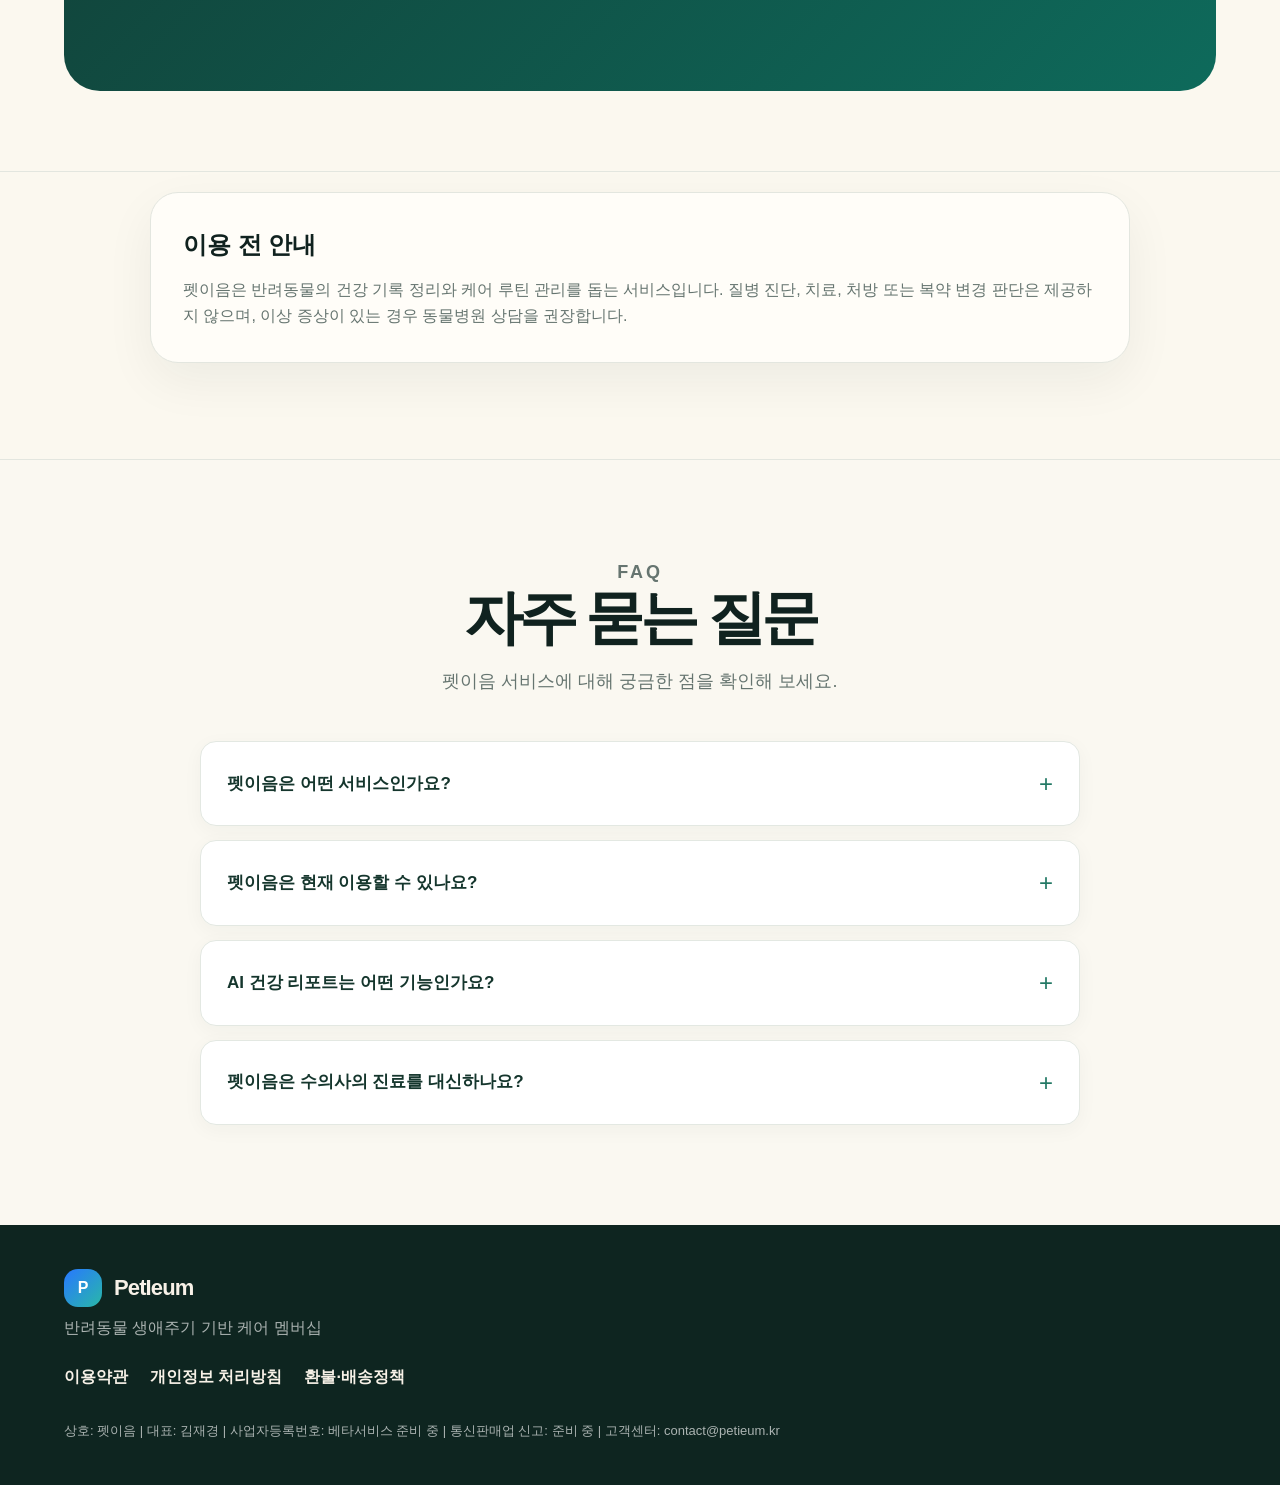
==== commit b152ac15: "Update PetIeum homepage for 4P strategy" ====
--- a/index.html
+++ b/index.html
@@ -3,20 +3,20 @@
 <head>
   <meta charset="UTF-8" />
   <meta name="viewport" content="width=device-width, initial-scale=1.0" />
-  <title>펫이음(PetIeum) | 반려동물 케어 멤버십</title>
-  <meta name="description" content="펫이음은 내 반려동물의 생활 기록을 AI 리포트로 정리하고, 매월 필요한 케어 제품과 위치 기반 정보를 연결하는 스마트 반려동물 케어 멤버십입니다." />
+  <title>펫이음(PetIeum) | 반려동물 일상기록과 AI 케어 리포트</title>
+  <meta name="description" content="펫이음은 반려동물의 건강·영양·생활기록을 한눈에 정리하고 생애주기별 케어 리포트 예시와 관리 정보를 안내하는 AI 반려동물 케어 베타 서비스입니다." />
   <meta property="og:type" content="website" />
   <meta property="og:site_name" content="PetIeum" />
-  <meta property="og:title" content="펫이음 | AI 스마트 반려동물 케어 멤버십" />
-  <meta property="og:description" content="내 반려동물은 가족. AI 리포트와 맞춤 케어박스로 매월 더 세심하게 관리하세요." />
+  <meta property="og:title" content="펫이음 | 일상 기록부터 AI 케어 리포트까지" />
+  <meta property="og:description" content="반려동물의 일상 기록을 체계적으로 관리하고 AI 케어 리포트 예시를 확인하세요." />
   <meta property="og:url" content="https://petieum.vercel.app/" />
   <meta property="og:image" content="https://petieum.vercel.app/assets/og-image.png" />
   <meta property="og:image:width" content="1200" />
   <meta property="og:image:height" content="630" />
   <meta property="og:locale" content="ko_KR" />
   <meta name="twitter:card" content="summary_large_image" />
-  <meta name="twitter:title" content="펫이음 | AI 스마트 반려동물 케어 멤버십" />
-  <meta name="twitter:description" content="AI 리포트와 맞춤 케어박스로 매월 더 세심하게 관리하세요." />
+  <meta name="twitter:title" content="펫이음 | 일상 기록부터 AI 케어 리포트까지" />
+  <meta name="twitter:description" content="반려동물 생활기록부터 생애주기별 AI 케어 리포트까지." />
   <meta name="twitter:image" content="https://petieum.vercel.app/assets/og-image.png" />
   <link rel="canonical" href="https://petieum.vercel.app/" />
   <link rel="icon" href="assets/favicon.svg" />
@@ -73,65 +73,56 @@
     <nav class="nav" aria-label="주요 메뉴">
       <a href="#problem">문제</a>
       <a href="#service">서비스</a>
+      <a href="#how-it-works">이용방법</a>
       <a href="#care-type">케어유형</a>
       <a href="#pricing">요금제</a>
-      <a href="#notice">안내</a>
+      <a href="#faq">FAQ</a>
     </nav>
-    <a class="header-cta" href="#signup">베타 신청</a>
+    <button class="header-cta auth-open-trigger" type="button">무료로 반려동물 등록하기</button>
     <button class="menu-btn" aria-label="모바일 메뉴 열기">☰</button>
   </header>
 
   <main>
-    <section class="hero section-pad">
+    <section class="hero section-pad" aria-labelledby="hero-title">
       <div class="hero-copy">
-        <p class="eyebrow">PET LIFE-CYCLE CARE MEMBERSHIP · BETA</p>
-        <h1>
-          <span>내 반려동물은 가족,</span>
-          <span><em>AI 스마트 케어</em>로</span>
-          <span>매월 더 세심하게</span>
-        </h1>
-        <p class="hero-desc">
-          펫이음은 우리 아이의 생활 기록을 AI 리포트로 정리하고,
-          매월 필요한 케어 제품과 위치 기반 정보를 연결해 더 스마트한 반려 생활을 돕습니다.
-        </p>
-       
-<div class="hero-evidence">
-  <p class="hero-evidence-title">
-    반려동물의 건강기록부터 맞춤 케어까지
-  </p>
-  <p>
-    펫이음(PetIeum)은 반려동물의 생활·건강 기록을 체계적으로
-    관리하고, AI 리포트와 맞춤형 케어를 연결하도록 기획된
-    반려동물 건강관리 멤버십 서비스입니다.
-  </p>
-  <p>
-    농림축산식품부의 2025년 조사 결과,
-    국내 반려동물 양육가구 비율은 29.2%,
-    최근 1년 이내 동물병원 이용 경험 비율은
-    95.1%로 나타났습니다.
-  </p>
-  <p class="hero-evidence-source">
-    출처:
-    <a
-      href="https://www.mafra.go.kr/bbs/home/792/576961/artclView.do"
-      target="_blank"
-      rel="noopener noreferrer"
-    >농림축산식품부 공식 조사 결과(2026.02.12.)</a>
-  </p>
-</div>
-
+        <p class="eyebrow">PETIEUM · AI PET CARE BETA</p>
+        <h1 id="hero-title">우리 아이의 하루를 기록하면,<br><em>매달 AI 케어 리포트로</em></h1>
+        <p class="hero-desc">반려동물의 건강·영양·생활기록을 한곳에서 관리하고, 생애주기에 맞는 관리 정보를 확인하세요. 월간 AI 리포트는 현재 서비스 구상을 보여주는 <strong>시연 예시</strong>입니다.</p>
         <div class="hero-actions">
-          <a class="btn primary" href="#pricing">요금제 보기</a>
-          <a class="btn ghost" href="#service">서비스 살펴보기</a>
+          <button type="button" class="btn primary auth-open-trigger">무료로 반려동물 등록하기</button>
+          <a class="btn ghost" href="#how-it-works">서비스 살펴보기</a>
         </div>
+        <p class="cta-note">구글 계정 로그인으로 연결됩니다. 반려동물 정보 등록 기능은 준비 중입니다.</p>
         <div class="trust-row" aria-label="서비스 주요 특징">
-          <span>진단이 아닌 기록·관리 지원</span>
-          <span>월 1회 케어 리포트</span>
-          <span>맞춤 케어박스</span>
+          <span>일상 기록 중심</span><span>AI 리포트 시연</span><span>생애주기별 맞춤 관리</span>
         </div>
       </div>
-      <div class="hero-visual" aria-hidden="true">
-        <img src="assets/hero-dashboard.svg" alt="펫이음 앱 화면 예시" />
+      <div class="hero-visual">
+        <img class="hero-pet-photo" src="assets/hero-pet.jpg" alt="밝은 실내에 앉아 있는 작은 반려견의 모습" loading="eager" />
+        <div class="hero-report-card" aria-label="AI 케어 리포트 화면 예시">
+          <div class="report-heading"><span class="report-icon">✦</span><div><b>월간 AI 케어 리포트</b><small>DEMO · 실제 분석 결과 아님</small></div></div>
+          <p>반려동물의 이번 달 생활 기록</p>
+          <div class="report-mini-line"><span>생활기록 요약</span><strong>한눈에 정리</strong></div>
+          <div class="report-mini-line"><span>영양·활동 관리</span><strong>참고 안내</strong></div>
+          <div class="report-mini-line"><span>다음 달 체크리스트</span><strong>관리 계획</strong></div>
+        </div>
+      </div>
+    </section>
+
+    <section id="how-it-works" class="section section-pad journey-section">
+      <div class="section-head"><p class="eyebrow">HOW IT WORKS</p><h2>우리 아이를 위한 AI 케어, <span>이렇게 시작해요</span></h2><p>기록을 모으고, 변화의 흐름을 이해하고, 다음 관리 계획에 활용하는 과정입니다.</p></div>
+      <div class="journey-grid">
+        <article class="journey-card"><span class="journey-num">01</span><span class="journey-emoji" aria-hidden="true">🐾</span><h3>반려동물 정보 기록</h3><p>건강·식사·체중·활동 등 일상의 변화를 한곳에 정리합니다.</p></article>
+        <article class="journey-card"><span class="journey-num">02</span><span class="journey-emoji" aria-hidden="true">📋</span><h3>월간 AI 리포트</h3><p>누적 기록을 요약하고 놓치기 쉬운 변화와 관리 포인트를 확인합니다.</p></article>
+        <article class="journey-card"><span class="journey-num">03</span><span class="journey-emoji" aria-hidden="true">💚</span><h3>생애주기별 맞춤 관리</h3><p>연령과 생활패턴에 맞춰 다음 달 관리 체크리스트를 준비합니다.</p></article>
+      </div>
+      <p class="journey-disclaimer">※ 위 단계는 서비스 기획 흐름을 설명하며, 리포트 자동 생성과 정보 저장 등 실제 제공 범위는 베타 개발에 따라 달라질 수 있습니다.</p>
+    </section>
+
+    <section class="section section-pad showcase-section" aria-labelledby="preview-heading">
+      <div class="showcase-layout">
+        <div class="showcase-copy"><p class="eyebrow">MONTHLY REPORT PREVIEW</p><h2 id="preview-heading">정보를 모으는 데서 끝나지 않고,<br><span>관리 계획으로 연결</span>합니다.</h2><p>병원 상담 전에 지난 기록을 돌아보고 보호자가 알아야 할 정보를 한눈에 정리할 수 있도록 돕는 것이 목표입니다.</p><div class="sample-label">리포트 데모 · 가상의 기록을 사용한 예시</div></div>
+        <div class="sample-report"><div class="sample-report-top"><b>우리 아이의 월간 케어 리포트</b><span>DEMO</span></div><div class="sample-report-body"><div><small>이번 달 요약</small><strong>생활 기록 12건 정리</strong><span>식사·활동·체중을 월별로 요약</span></div><div><small>관리 포인트</small><strong>체중 변화 확인</strong><span>기록을 토대로 보호자에게 점검 권장</span></div><div><small>다음 관리</small><strong>식사·산책 체크리스트</strong><span>매일 점검할 항목을 안내</span></div></div><p>※ 의료적 진단·치료 또는 실제 이용자의 건강 결과가 아닙니다.</p></div>
       </div>
     </section>
 
@@ -161,7 +152,7 @@
       <div class="section-head">
         <p class="eyebrow">SERVICE</p>
         <h2>펫이음이 제공하는 <span>3가지 케어</span></h2>
-        <p>기록, 제품, 위치 정보를 하나의 멤버십 흐름으로 연결합니다. 각 항목의 상세보기를 눌러 실제 이용 예시를 확인해보세요.</p>
+        <p>일상 기록·AI 리포트에 집중하고, 상품 추천과 위치 기반 정보는 향후 확장 서비스로 검토합니다. 상세보기를 눌러 기획 예시를 확인해 보세요.</p>
       </div>
 
       <div class="service-accordion">
@@ -192,8 +183,8 @@
           <div class="service-summary">
             <span class="num">02</span>
             <div>
-              <h3>관리 목적별 맞춤 케어 제품</h3>
-              <p>반려동물 유형, 생애주기, 관리 목적을 조합해 월 1회 케어 제품을 제안합니다.</p>
+              <h3>맞춤 케어 제품 추천 <small class="future-tag">향후 확장</small></h3>
+              <p>생애주기와 관리 목적을 바탕으로 제품을 추천하는 제휴형 모델을 검토 중입니다. 실제 상품 판매·배송은 아직 제공되지 않습니다.</p>
             </div>
             <button class="detail-toggle" type="button">상세보기</button>
           </div>
@@ -223,8 +214,8 @@
           <div class="service-summary">
             <span class="num">03</span>
             <div>
-              <h3>위치 기반 장례업체 찾기</h3>
-              <p>이별의 순간에 필요한 주변 업체의 거리, 연락처, 운영정보를 빠르게 확인할 수 있도록 돕습니다.</p>
+              <h3>위치 기반 장례업체 정보 <small class="future-tag">향후 확장</small></h3>
+              <p>반려동물과 이별하는 순간에 필요한 업체 정보 제공을 검토 중입니다. 현재는 서비스 기획 예시입니다.</p>
             </div>
             <button class="detail-toggle" type="button">상세보기</button>
           </div>
@@ -285,60 +276,27 @@
       </div>
     </section>
 
-    <section id="pricing" class="section section-pad">
-      <div class="section-head">
-        <p class="eyebrow">PRICING</p>
-        <h2>매월 이어지는 <span>케어</span>, 분명한 <span>가치</span></h2>
-        <p>기록만 남기는 앱이 아니라, 리포트와 케어 제품을 함께 제공하는 멤버십으로 설계했습니다.</p>
-      </div>
-      <div class="pricing-grid">
-        <article class="price-card">
-          <p class="plan-label">Basic</p>
-          <h3>베이직</h3>
-          <div class="price">19,900원<span>/월</span></div>
-          <ul>
-            <li>월간 AI 케어 리포트</li>
-            <li>접종·복약·체중 기록 관리</li>
-            <li>장례업체 찾기 기본 제공</li>
-            <li>베타 기간 기능 업데이트 제공</li>
-          </ul>
-          <button class="btn ghost full open-modal" data-plan="베이직">베이직 신청</button>
-        </article>
-        <article class="price-card featured">
-          <div class="ribbon">가장 추천 · 주력 플랜</div>
-          <p class="plan-label">Recommended</p>
-          <h3>프리미엄</h3>
-          <div class="price">39,900원<span>/월</span></div>
-          <ul>
-            <li>베이직 전체 포함</li>
-            <li>관리 목적별 케어 제품 1종</li>
-            <li>제품 배송 포함</li>
-            <li>월별 관리 루틴 리마인드</li>
-          </ul>
-          <button class="btn primary full open-modal" data-plan="프리미엄">프리미엄으로 시작</button>
-        </article>
-        <article class="price-card">
-          <p class="plan-label">Prepaid</p>
-          <h3>3개월 선결제</h3>
-          <div class="price">109,000원<span>/3개월</span></div>
-          <ul>
-            <li>월 약 36,300원 수준</li>
-            <li>프리미엄 전체 포함</li>
-            <li>초기 케어 루틴 완화 목적</li>
-            <li>베타 고객 우선 피드백 반영</li>
-          </ul>
-          <button class="btn ghost full open-modal" data-plan="3개월 선결제">3개월 신청</button>
-        </article>
+    <section id="pricing" class="section section-pad pricing-section">
+      <div class="section-head"><p class="eyebrow">MEMBERSHIP</p><h2>필요한 만큼 시작하는 <span>펫이음 케어</span></h2><p>기본 정보는 무료로 살펴보고, 향후 프리미엄 기능은 개인화 관리에 집중하는 방향을 검증합니다.</p></div>
+      <div class="pricing-compare">
+        <div class="pricing-intro"><h3>무료와 프리미엄,<br>무엇이 다를까요?</h3><p>다음 비교는 서비스 기획안입니다. 현재 결제나 유료 구독은 제공되지 않습니다.</p></div>
+        <div class="compare-table-wrap"><table class="compare-table"><caption class="sr-only">무료 회원 및 프리미엄 회원 기획 기능 비교</caption><thead><tr><th scope="col">주요 기능</th><th scope="col">무료 회원</th><th scope="col" class="premium-heading">프리미엄 <span>검토 중</span></th></tr></thead><tbody>
+          <tr><th scope="row">반려동물 기본 정보</th><td>기초 정보 확인</td><td>기본 정보 기반 맞춤 관리</td></tr>
+          <tr><th scope="row">생애주기별 관리 정보</th><td>기본 가이드</td><td>맞춤 관리 가이드 구상</td></tr>
+          <tr><th scope="row">AI 케어 리포트</th><td>데모 예시 보기</td><td>월간 개인화 리포트 계획</td></tr>
+          <tr><th scope="row">케어 제품 연계</th><td>서비스 소개</td><td>제휴 추천 계획 · 향후 확장</td></tr>
+          <tr class="price-row"><th scope="row">이용료</th><td><strong>무료</strong></td><td><strong>월 9,900원 <small>(가설 가격)</small></strong></td></tr>
+        </tbody></table><p class="price-disclaimer">※ 월 9,900원은 지불의사와 운영비 검증을 위한 가격 가설이며, 확정 판매가가 아닙니다. 회원별 실제 제공 기능 및 정식 출시 일정은 미정입니다.</p></div>
       </div>
     </section>
 
     <section id="signup" class="section section-pad signup-band">
       <div>
         <p class="eyebrow">BETA OPEN</p>
-        <h2>우리 아이에게 필요한 케어를 먼저 확인해보세요.</h2>
-        <p>베타 기간에는 신청자에게 서비스 안내와 초기 체험 기회를 순차적으로 제공합니다.</p>
-      </div>
-      <button class="btn primary open-modal" data-plan="베타 신청">베타 신청하기</button>
+        <h2>지금, 우리 아이의 케어 여정을 살펴보세요.</h2>
+        <p>구글 계정으로 로그인해 펫이음 베타를 확인하세요. 반려동물 정보 입력과 실제 구독 기능은 준비 중입니다.</p>
+      </div>
+      <button class="btn primary auth-open-trigger" type="button">무료로 반려동물 등록하기</button>
     </section>
 
     <section id="notice" class="section section-pad notice-section">
--- a/style.css
+++ b/style.css
@@ -99,3 +99,123 @@
     font-size: 14px;
   }
 }
+
+/* PetIeum Hero Evidence */
+
+.hero-evidence {
+  max-width: 620px;
+  margin: 24px 0;
+  padding: 22px 24px;
+  background: #ffffff;
+  border: 1px solid #e3e8e2;
+  border-left: 4px solid #237965;
+  border-radius: 16px;
+  box-shadow: 0 5px 20px rgba(18, 47, 39, 0.04);
+}
+
+.hero-evidence-title {
+  margin: 0 0 12px;
+  color: #15362d;
+  font-size: 17px;
+  font-weight: 700;
+}
+
+.hero-evidence p {
+  font-size: 14px;
+  line-height: 1.8;
+  color: #52675f;
+  margin-bottom: 12px;
+}
+
+.hero-evidence p:last-child {
+  margin-bottom: 0;
+}
+
+.hero-evidence .hero-evidence-source {
+  padding-top: 12px;
+  border-top: 1px solid #e3e8e2;
+  font-size: 12px;
+  color: #708077;
+}
+
+.hero-evidence-source a {
+  color: #237965;
+  text-decoration: underline;
+  text-underline-offset: 3px;
+}
+
+@media (max-width: 640px) {
+  .hero-evidence {
+    max-width: 100%;
+    padding: 18px;
+    margin: 20px 0;
+  }
+
+  .hero-evidence-title {
+    font-size: 16px;
+  }
+
+  .hero-evidence p {
+    font-size: 13px;
+  }
+}
+
+/* PetIeum Hero Evidence - Visual Refinement */
+
+.hero-evidence {
+  background: #ffffff;
+  border: 1px solid #dfe7e1;
+  border-radius: 18px;
+  padding: 26px 28px;
+  box-shadow: 0 8px 28px rgba(16, 45, 37, 0.035);
+}
+
+.hero-evidence .hero-evidence-title {
+  font-family: inherit;
+  font-size: 19px;
+  font-weight: 750;
+  line-height: 1.5;
+  letter-spacing: -0.5px;
+  color: #153b31;
+  margin: 0 0 16px;
+}
+
+.hero-evidence p:not(.hero-evidence-title):not(.hero-evidence-source) {
+  font-family: inherit;
+  font-size: 15px;
+  font-weight: 400;
+  line-height: 1.85;
+  letter-spacing: -0.3px;
+  color: #45594f;
+  margin: 0 0 16px;
+}
+
+.hero-evidence .hero-evidence-source {
+  border-top: 1px solid #e1eae4;
+  padding-top: 16px;
+  margin-top: 4px;
+  font-size: 12px;
+  line-height: 1.7;
+  color: #738179;
+}
+
+.hero-evidence .hero-evidence-source a {
+  color: #147a60;
+  font-weight: 600;
+  text-decoration: underline;
+  text-underline-offset: 3px;
+}
+
+@media (max-width: 640px) {
+  .hero-evidence {
+    padding: 20px;
+  }
+
+  .hero-evidence .hero-evidence-title {
+    font-size: 17px;
+  }
+
+  .hero-evidence p:not(.hero-evidence-title):not(.hero-evidence-source) {
+    font-size: 14px;
+  }
+}
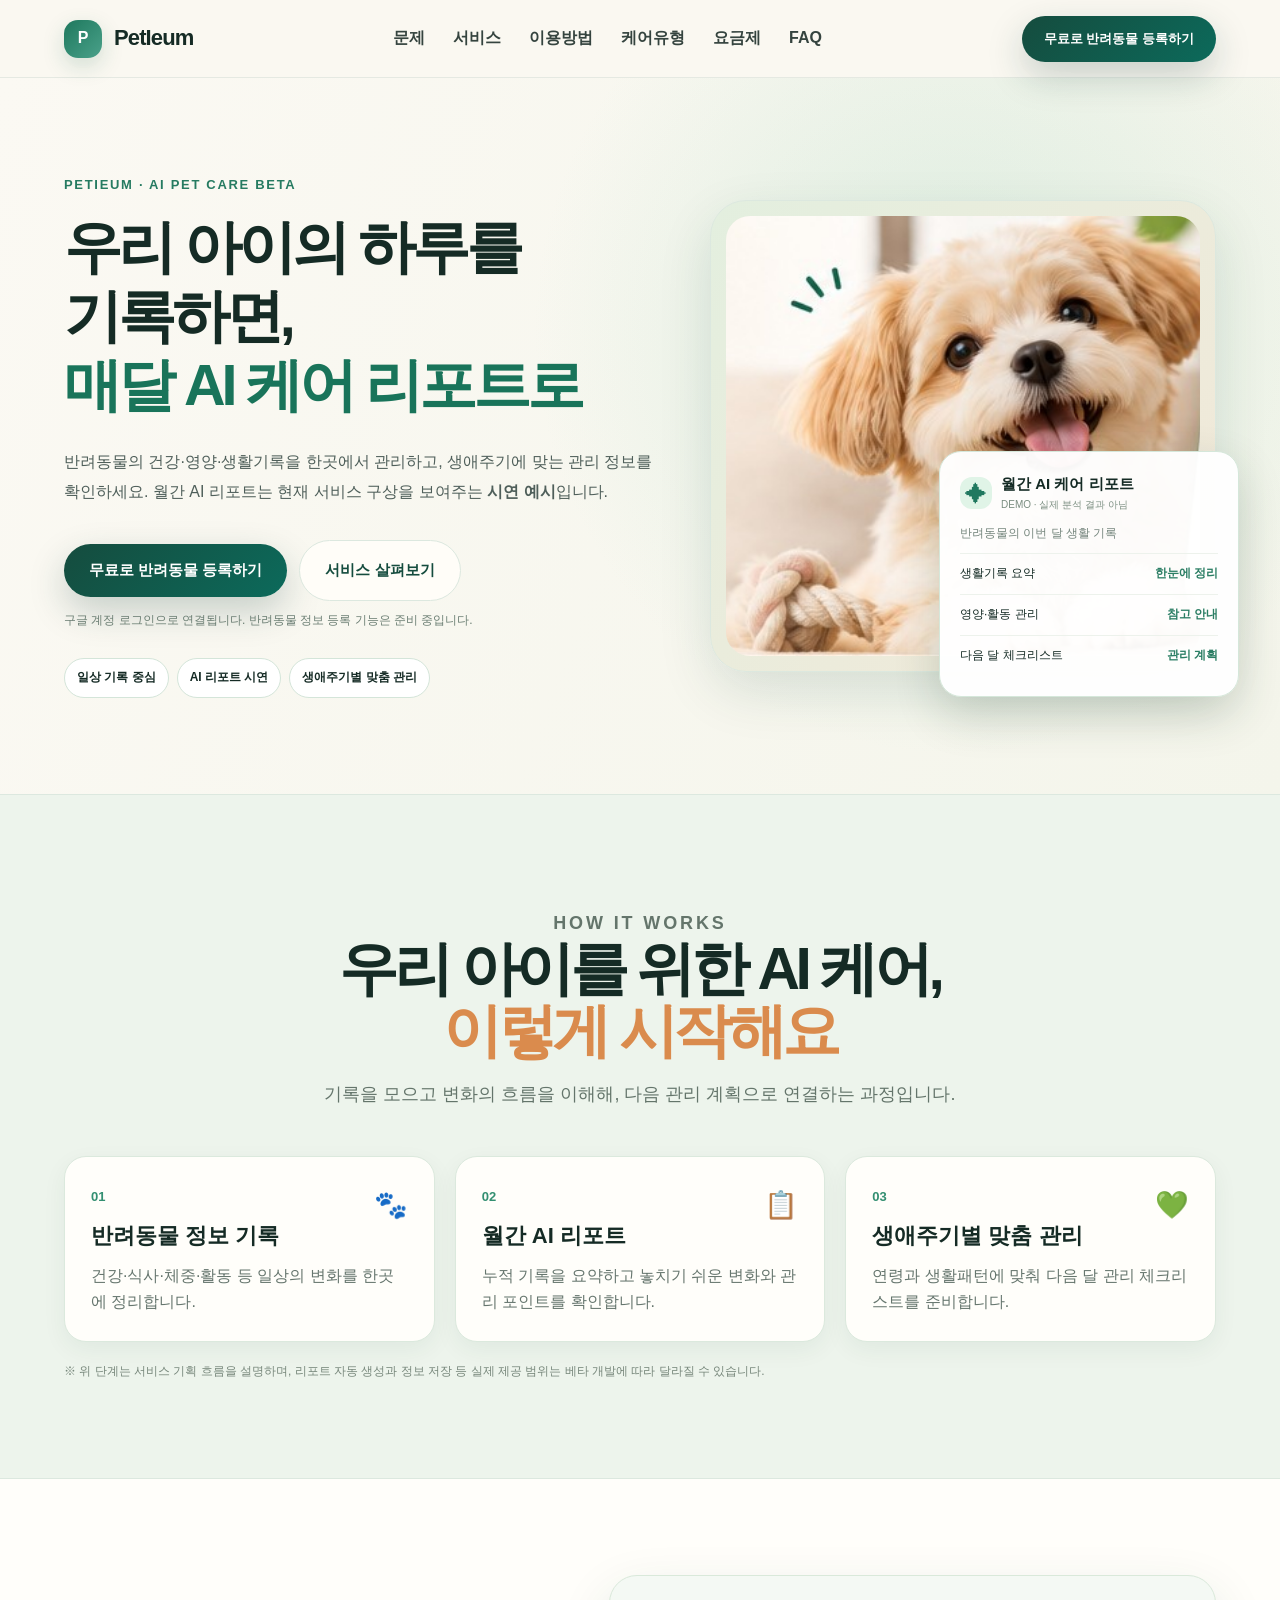
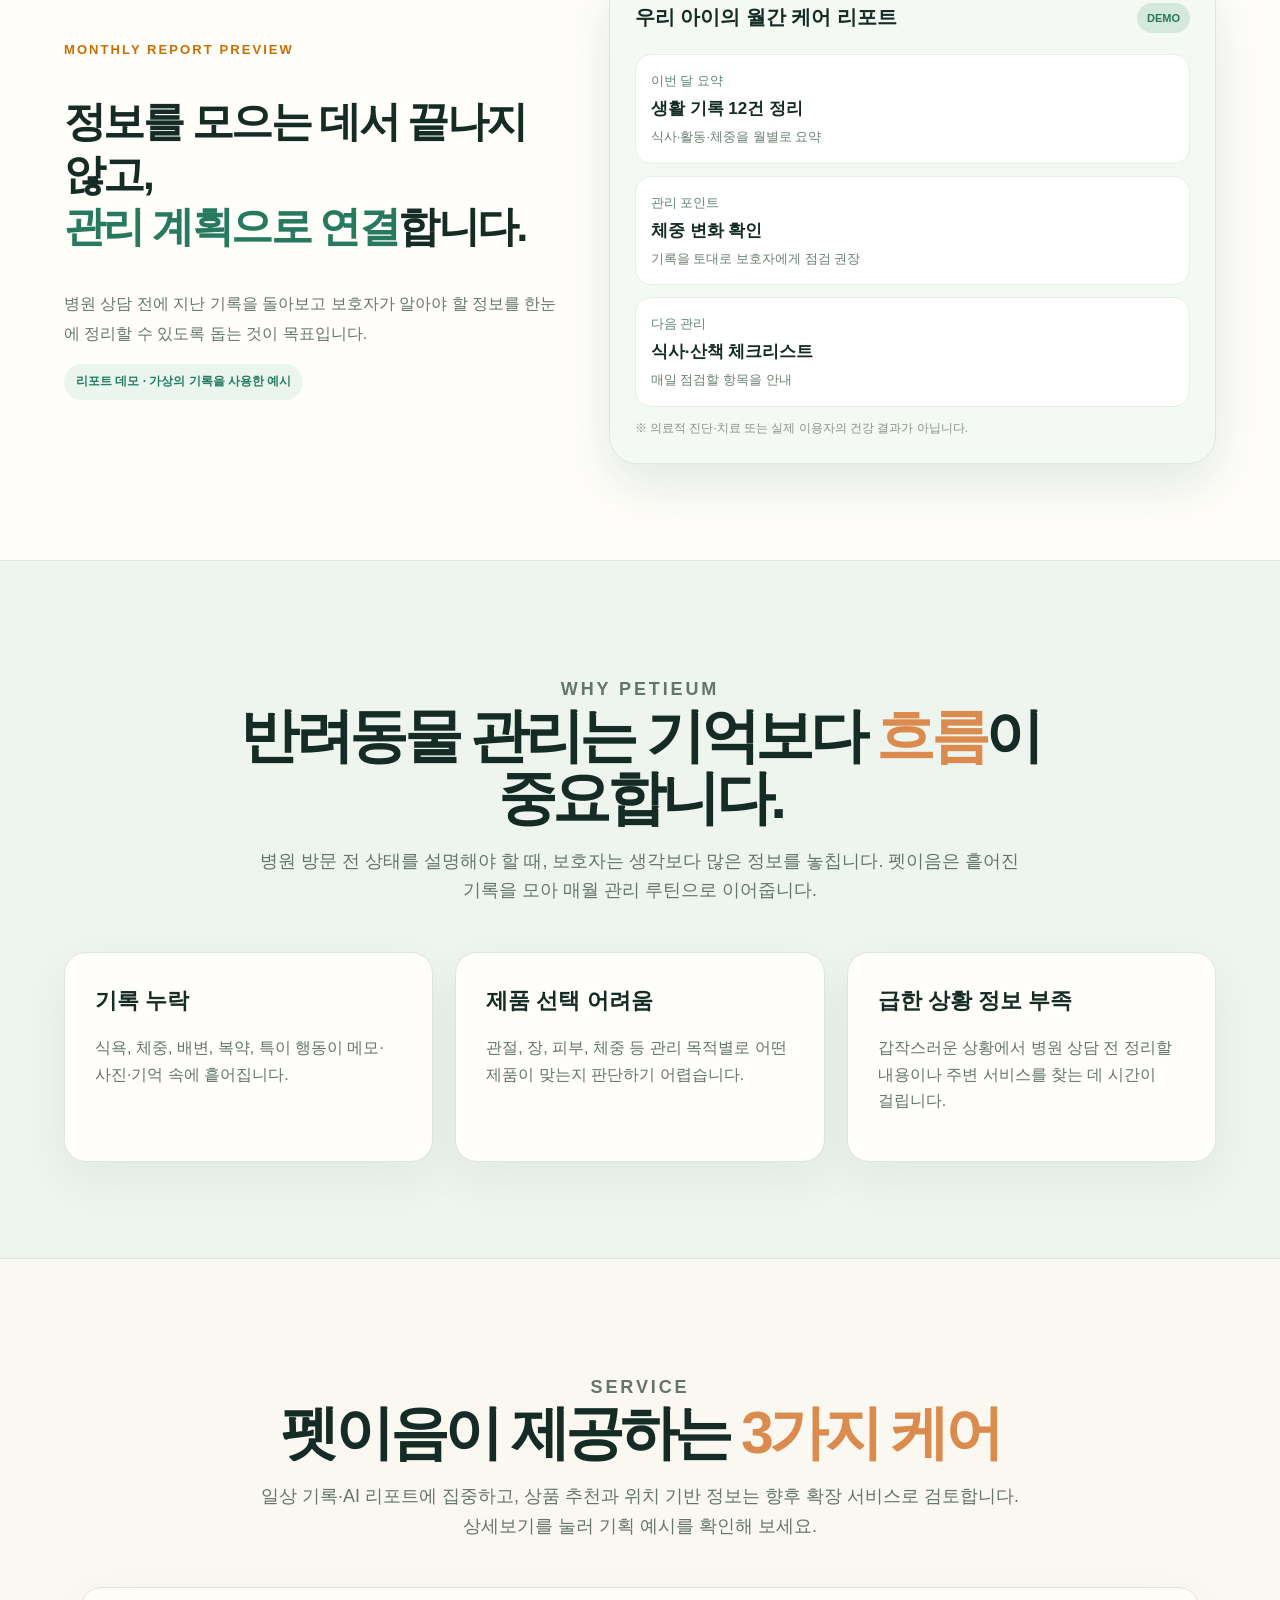
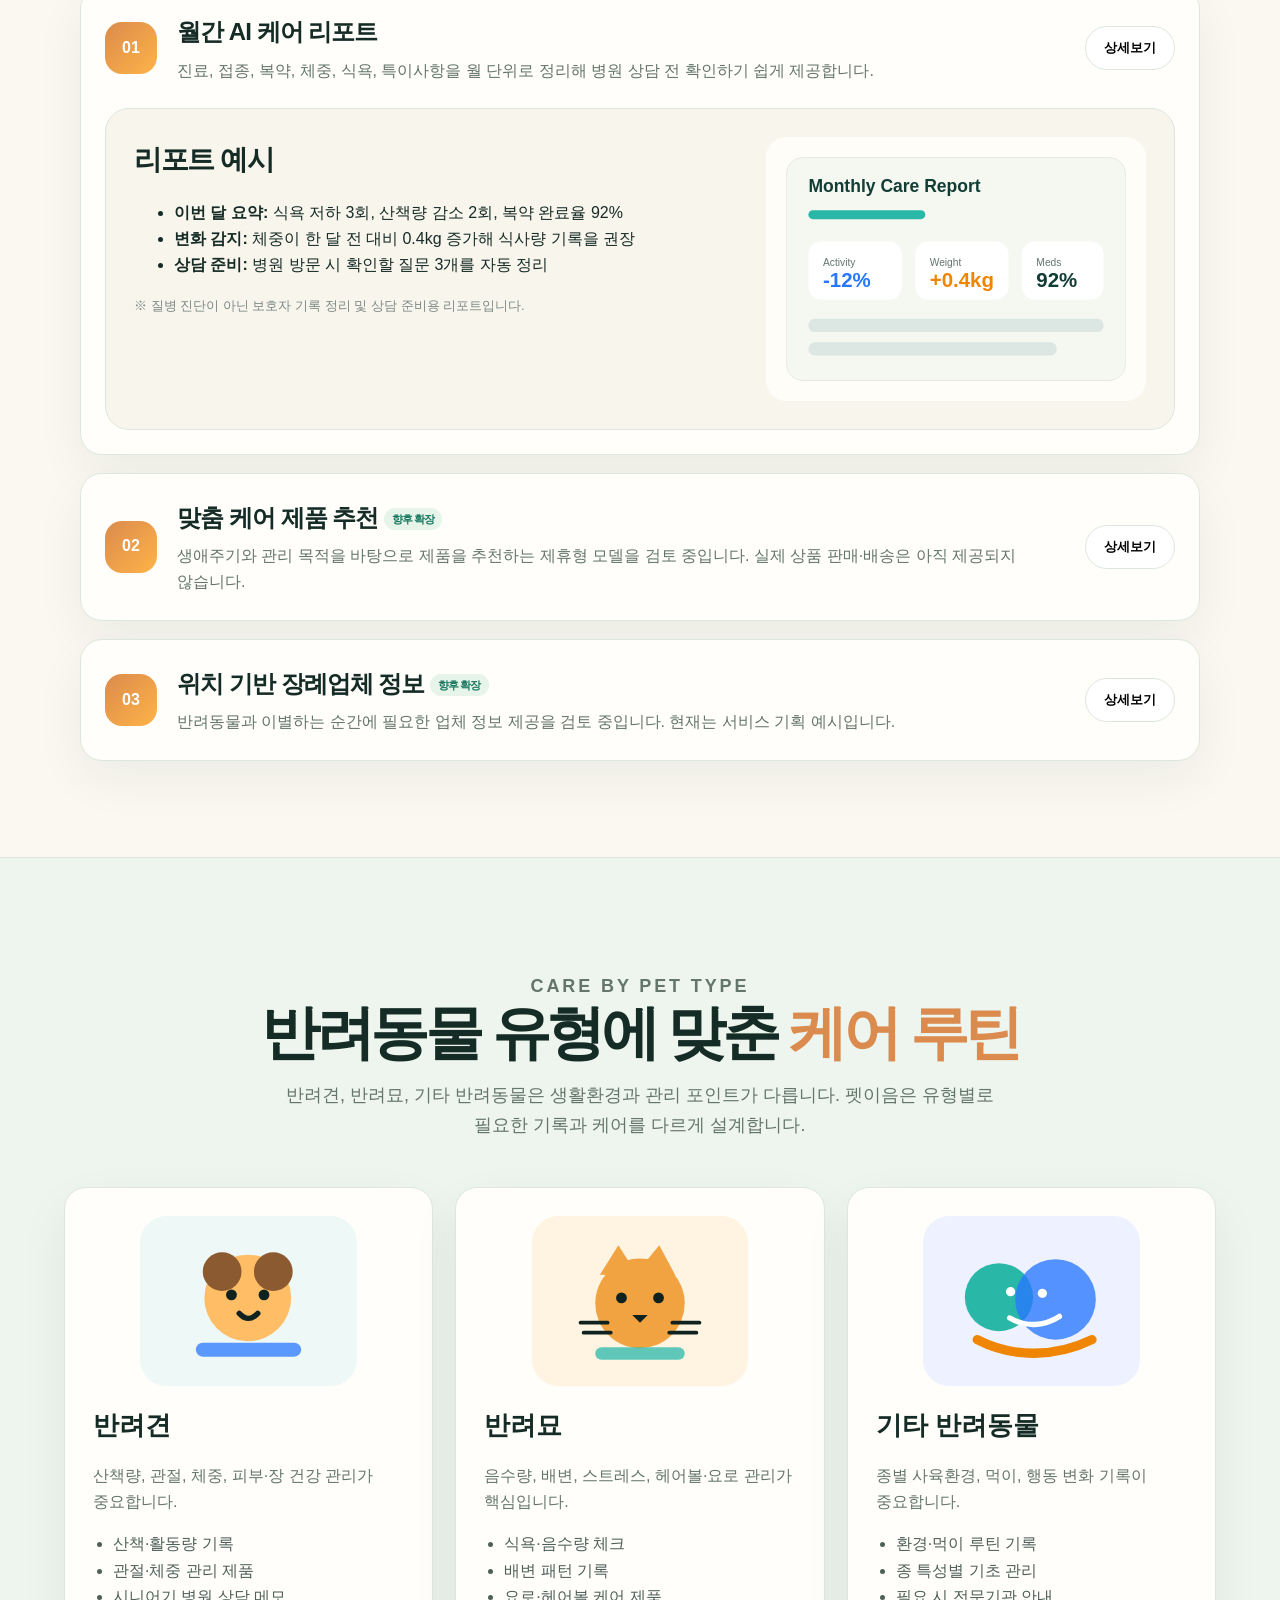
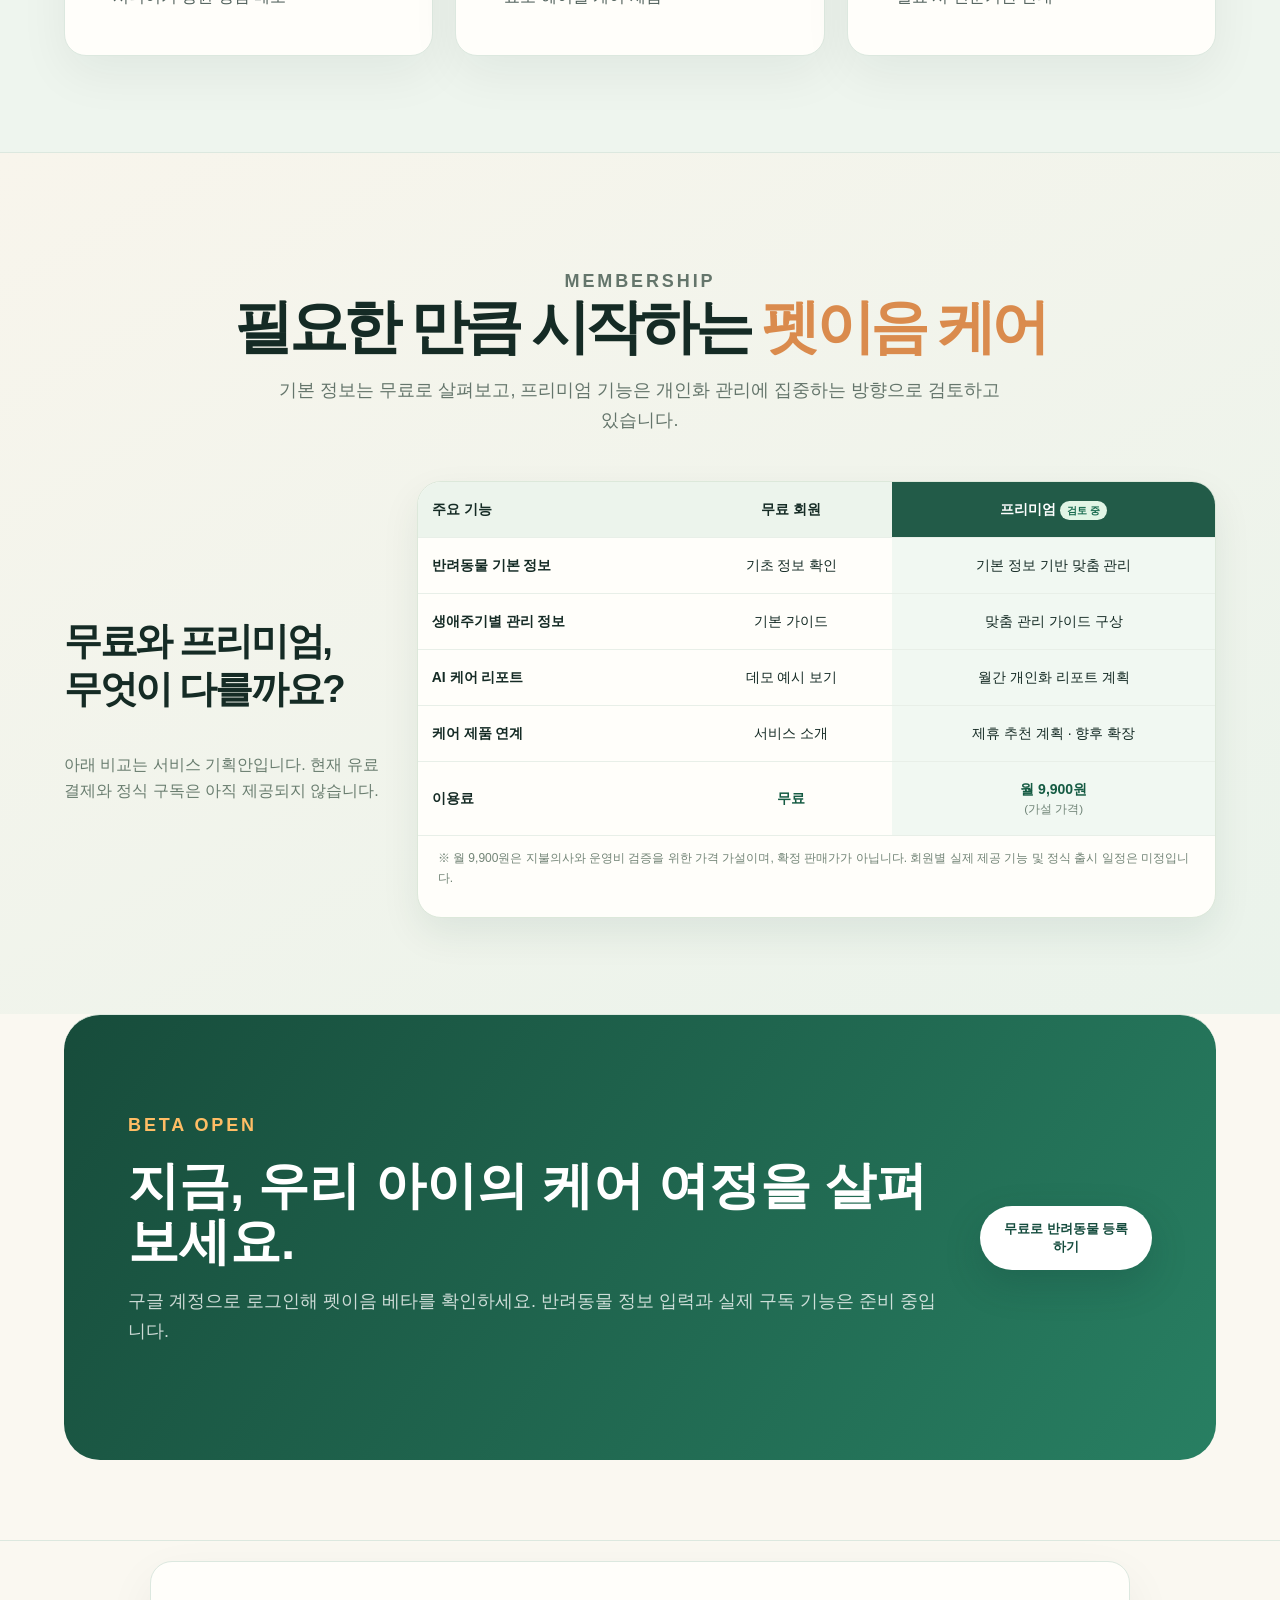
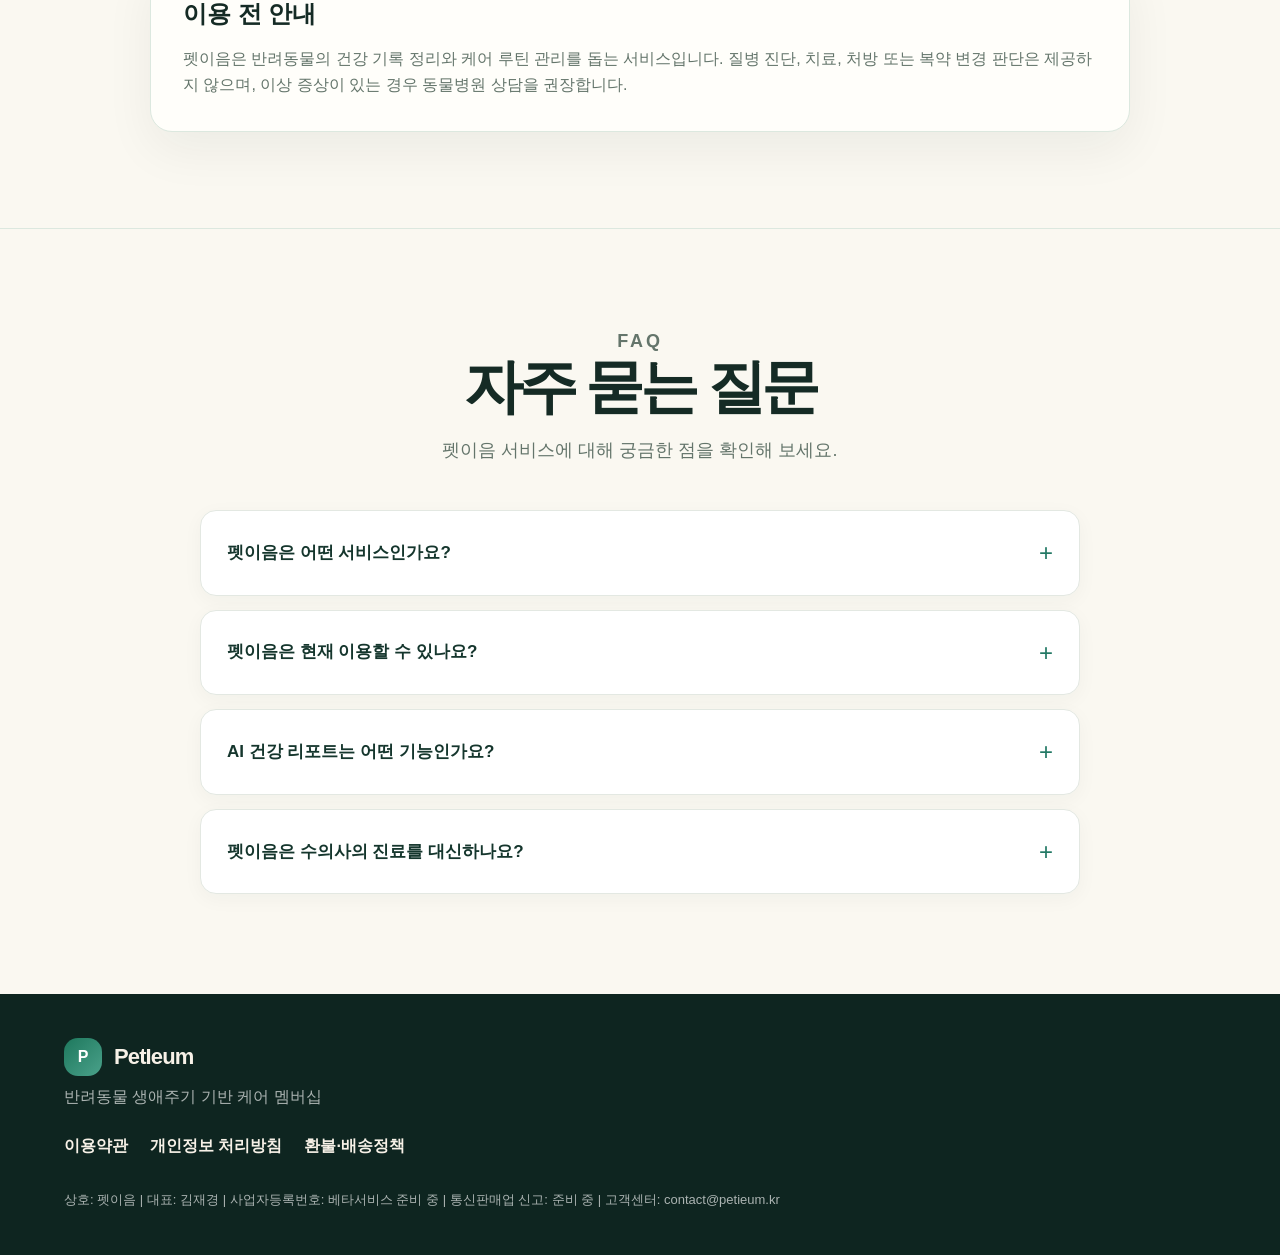
==== commit ceeadfaf: "Refine section titles and pricing layout" ====
--- a/index.html
+++ b/index.html
@@ -110,7 +110,7 @@
     </section>
 
     <section id="how-it-works" class="section section-pad journey-section">
-      <div class="section-head"><p class="eyebrow">HOW IT WORKS</p><h2>우리 아이를 위한 AI 케어, <span>이렇게 시작해요</span></h2><p>기록을 모으고, 변화의 흐름을 이해하고, 다음 관리 계획에 활용하는 과정입니다.</p></div>
+      <div class="section-head"><p class="eyebrow">HOW IT WORKS</p><h2>우리 아이를 위한 AI 케어,<br class="title-break"><span>이렇게 시작해요</span></h2><p>기록을 모으고 변화의 흐름을 이해해, 다음 관리 계획으로 연결하는 과정입니다.</p></div>
       <div class="journey-grid">
         <article class="journey-card"><span class="journey-num">01</span><span class="journey-emoji" aria-hidden="true">🐾</span><h3>반려동물 정보 기록</h3><p>건강·식사·체중·활동 등 일상의 변화를 한곳에 정리합니다.</p></article>
         <article class="journey-card"><span class="journey-num">02</span><span class="journey-emoji" aria-hidden="true">📋</span><h3>월간 AI 리포트</h3><p>누적 기록을 요약하고 놓치기 쉬운 변화와 관리 포인트를 확인합니다.</p></article>
@@ -277,10 +277,10 @@
     </section>
 
     <section id="pricing" class="section section-pad pricing-section">
-      <div class="section-head"><p class="eyebrow">MEMBERSHIP</p><h2>필요한 만큼 시작하는 <span>펫이음 케어</span></h2><p>기본 정보는 무료로 살펴보고, 향후 프리미엄 기능은 개인화 관리에 집중하는 방향을 검증합니다.</p></div>
+      <div class="section-head"><p class="eyebrow">MEMBERSHIP</p><h2>필요한 만큼 시작하는 <span>펫이음 케어</span></h2><p>기본 정보는 무료로 살펴보고, 프리미엄 기능은 개인화 관리에 집중하는 방향으로 검토하고 있습니다.</p></div>
       <div class="pricing-compare">
-        <div class="pricing-intro"><h3>무료와 프리미엄,<br>무엇이 다를까요?</h3><p>다음 비교는 서비스 기획안입니다. 현재 결제나 유료 구독은 제공되지 않습니다.</p></div>
-        <div class="compare-table-wrap"><table class="compare-table"><caption class="sr-only">무료 회원 및 프리미엄 회원 기획 기능 비교</caption><thead><tr><th scope="col">주요 기능</th><th scope="col">무료 회원</th><th scope="col" class="premium-heading">프리미엄 <span>검토 중</span></th></tr></thead><tbody>
+        <div class="pricing-intro"><h3>무료와 프리미엄,<br class="title-break">무엇이 다를까요?</h3><p>아래 비교는 서비스 기획안입니다. 현재 유료 결제와 정식 구독은 아직 제공되지 않습니다.</p></div>
+        <div class="compare-table-wrap"><table class="compare-table"><colgroup><col><col><col></colgroup><caption class="sr-only">무료 회원 및 프리미엄 회원 기획 기능 비교</caption><thead><tr><th scope="col">주요 기능</th><th scope="col">무료 회원</th><th scope="col" class="premium-heading">프리미엄 <span>검토 중</span></th></tr></thead><tbody>
           <tr><th scope="row">반려동물 기본 정보</th><td>기초 정보 확인</td><td>기본 정보 기반 맞춤 관리</td></tr>
           <tr><th scope="row">생애주기별 관리 정보</th><td>기본 가이드</td><td>맞춤 관리 가이드 구상</td></tr>
           <tr><th scope="row">AI 케어 리포트</th><td>데모 예시 보기</td><td>월간 개인화 리포트 계획</td></tr>
--- a/style.css
+++ b/style.css
@@ -219,3 +219,42 @@
     font-size: 14px;
   }
 }
+
+/* ===== 4P strategy redesign · 2026-11 ===== */
+:root{--ink:#152b25;--muted:#64756b;--line:#dce8df;--bg:#faf8f1;--soft:#eef5ee;--card:#fffefa;--green:#154c3e;--teal:#71bda8;--orange:#da8b4d;--shadow:0 20px 54px rgba(20,67,48,.12);--radius:22px}
+html{scroll-padding-top:82px}
+body{background:var(--bg)}
+.site-header{background:rgba(250,248,241,.94);border-bottom:1px solid #e5e9e2}
+.brand-mark{background:linear-gradient(135deg,#1e785d,#4aa18a);box-shadow:0 8px 22px rgba(23,100,74,.18)}
+.nav a:hover{color:#1d745f}
+.hero{gap:clamp(32px,4vw,75px);min-height:680px;background:radial-gradient(circle at 75% 35%,rgba(169,218,196,.34),transparent 40%),linear-gradient(110deg,#fbf9f3 0%,#f4f5eb 100%)}
+.hero-copy{max-width:740px;position:relative;z-index:1}
+.hero .eyebrow{color:#267b61;letter-spacing:.13em}
+.hero h1{font-size:clamp(42px,4.5vw,74px);letter-spacing:-.07em;line-height:1.19;word-break:keep-all}
+.hero h1 em{color:#19745a;font-style:normal}
+.hero-desc{font-size:clamp(16px,1.25vw,19px);line-height:1.85;max-width:670px}
+.hero-actions{align-items:center;flex-wrap:wrap}
+.hero-actions .btn{padding:17px 25px;font-size:15px}
+.cta-note{color:#6b7e73;font-size:12px;margin:10px 0 0}
+.trust-row{gap:8px;margin-top:27px}.trust-row span{font-size:12px;border-color:#d4e5d9;background:#fff;padding:9px 12px}
+.hero-visual{position:relative;min-height:450px;background:linear-gradient(130deg,#e3efdf,#f3e8d8);overflow:visible;padding:15px;border-radius:36px}
+.hero-pet-photo{width:100%;height:440px;object-fit:cover;object-position:center 42%;border-radius:24px}
+.hero-report-card{position:absolute;right:-24px;bottom:-26px;width:min(300px,72%);padding:20px;background:rgba(255,255,255,.96);border:1px solid #d5e7da;box-shadow:0 18px 45px rgba(25,63,40,.19);border-radius:22px}
+.report-heading{display:flex;align-items:center;gap:9px}.report-heading b{display:block;font-size:15px}.report-heading small{display:block;color:#7b8e81;font-size:10px}.report-icon{width:32px;height:32px;border-radius:12px;display:grid;place-items:center;background:#e0f4e7;color:#20785f;font-size:22px}
+.hero-report-card>p{font-size:12px;color:#75867d;margin:10px 0}.report-mini-line{display:flex;justify-content:space-between;gap:10px;border-top:1px solid #edf2ec;padding:10px 0;font-size:12px}.report-mini-line strong{color:#2b7e64}
+.journey-section{background:#edf4ec}.journey-grid{display:grid;grid-template-columns:repeat(3,1fr);gap:20px;max-width:1180px;margin:auto}.journey-card{background:#fffefa;border-radius:22px;border:1px solid #dbe9dd;padding:26px;box-shadow:0 8px 24px rgba(21,62,46,.06)}.journey-num{font-size:13px;color:#338f71;font-weight:900}.journey-emoji{float:right;font-size:27px}.journey-card h3{font-size:22px;line-height:1.35;margin:12px 0}.journey-card p{color:#66766e;margin:0}.journey-disclaimer{font-size:12px;color:#77877b;max-width:1180px;margin:20px auto 0}
+.showcase-section{background:#fffefa}.showcase-layout{display:grid;grid-template-columns:.9fr 1.1fr;gap:48px;align-items:center;max-width:1180px;margin:auto}.showcase-copy h2{font-size:clamp(31px,3.3vw,50px);line-height:1.25;letter-spacing:-.06em}.showcase-copy h2 span{color:#277a60}.showcase-copy>p:not(.eyebrow){color:#65776c;line-height:1.85}.sample-label{font-size:12px;color:#257d61;background:#eaf5ef;display:inline-block;padding:8px 12px;border-radius:22px;font-weight:700}
+.sample-report{background:#f4f9f4;border-radius:28px;border:1px solid #d9e9da;padding:25px;box-shadow:var(--shadow)}.sample-report-top{display:flex;justify-content:space-between;align-items:center;gap:12px}.sample-report-top b{font-size:20px}.sample-report-top span{background:#d4e9db;border-radius:999px;color:#28775e;font-size:11px;font-weight:900;padding:6px 10px}.sample-report-body{display:grid;gap:12px;margin-top:20px}.sample-report-body>div{display:grid;gap:3px;border:1px solid #e5efe5;border-radius:16px;background:white;padding:15px}.sample-report-body small{color:#608776}.sample-report-body strong{font-size:17px}.sample-report-body span{font-size:13px;color:#6b8073}.sample-report>p{font-size:12px;color:#859387;margin-bottom:0}
+.future-tag{font-size:11px;color:#17785e;background:#e6f4ea;border-radius:99px;padding:5px 8px;vertical-align:middle;white-space:nowrap}
+.pricing-section{background:linear-gradient(150deg,#f8f5ec,#eaf3eb)}.pricing-compare{display:grid;grid-template-columns:minmax(200px,.65fr) minmax(0,1.6fr);gap:28px;max-width:1160px;margin:auto;align-items:center}.pricing-intro h3{font-size:clamp(27px,3vw,40px);letter-spacing:-.06em;line-height:1.25}.pricing-intro p{color:#687c6e}.compare-table-wrap{background:#fffefa;border:1px solid #dce8da;border-radius:24px;overflow:hidden;box-shadow:0 16px 38px #133d3514}.compare-table{border-collapse:collapse;width:100%;text-align:center}.compare-table th,.compare-table td{border-bottom:1px solid #e8efe8;padding:17px 14px;font-size:14px;line-height:1.5}.compare-table thead th{background:#ecf4ec;font-size:14px}.compare-table thead th:first-child{text-align:left}.compare-table th[scope=row]{text-align:left;font-weight:700}.compare-table td:last-child{background:#f1f8f2}.compare-table thead th.premium-heading{background:#225b48;color:#fff}.premium-heading span{font-size:10px;background:#e2f5e6;color:#1a6c50;border-radius:12px;padding:4px 7px;white-space:nowrap}.price-row strong{color:#155b43}.price-row small{display:block;font-weight:500;color:#708477}.price-disclaimer{color:#728476;font-size:12px;line-height:1.7;padding:0 20px 16px}.sr-only{position:absolute;width:1px;height:1px;overflow:hidden;clip:rect(0,0,0,0);white-space:nowrap}
+.signup-band{background:linear-gradient(125deg,#174c3b,#287f62)}
+.header-cta{white-space:nowrap}
+@media(max-width:1100px){.hero{grid-template-columns:1fr 1fr}.hero-visual{min-height:390px}.hero-pet-photo{height:390px}.hero-report-card{right:-10px}}
+@media(max-width:900px){.hero{grid-template-columns:1fr;min-height:auto}.hero-visual{order:0;max-width:650px;width:100%;margin:auto}.journey-grid{grid-template-columns:1fr}.showcase-layout,.pricing-compare{grid-template-columns:1fr}.pricing-intro h3 br{display:none}.header-cta{display:none}}
+@media(max-width:640px){.section-pad{padding:66px 20px}.hero h1{font-size:clamp(37px,9vw,56px)}.hero-visual{min-height:300px;padding:10px;border-radius:22px;margin-bottom:20px}.hero-pet-photo{height:330px;border-radius:16px}.hero-report-card{right:0;bottom:-25px;width:245px;padding:14px}.report-mini-line{font-size:11px;padding:7px 0}.hero-actions .btn{width:100%}.journey-card{padding:22px}.showcase-copy h2{font-size:30px}.sample-report{padding:18px}.compare-table th,.compare-table td{padding:12px 8px;font-size:12px}.premium-heading span{display:block;width:max-content;margin:4px auto 0}.signup-band{margin:0 15px 35px;border-radius:22px}.hero .hero-desc{margin-top:20px}}
+/* Show the existing navigation when the mobile menu button is activated. */
+@media(max-width:900px){
+  .site-header{position:sticky}
+  .site-header .nav.show{display:flex;position:absolute;left:12px;right:12px;top:calc(100% + 4px);flex-direction:column;gap:0;padding:12px;background:#fffefa;border:1px solid var(--line);border-radius:16px;box-shadow:var(--shadow)}
+  .site-header .nav.show a{padding:11px 14px}
+}
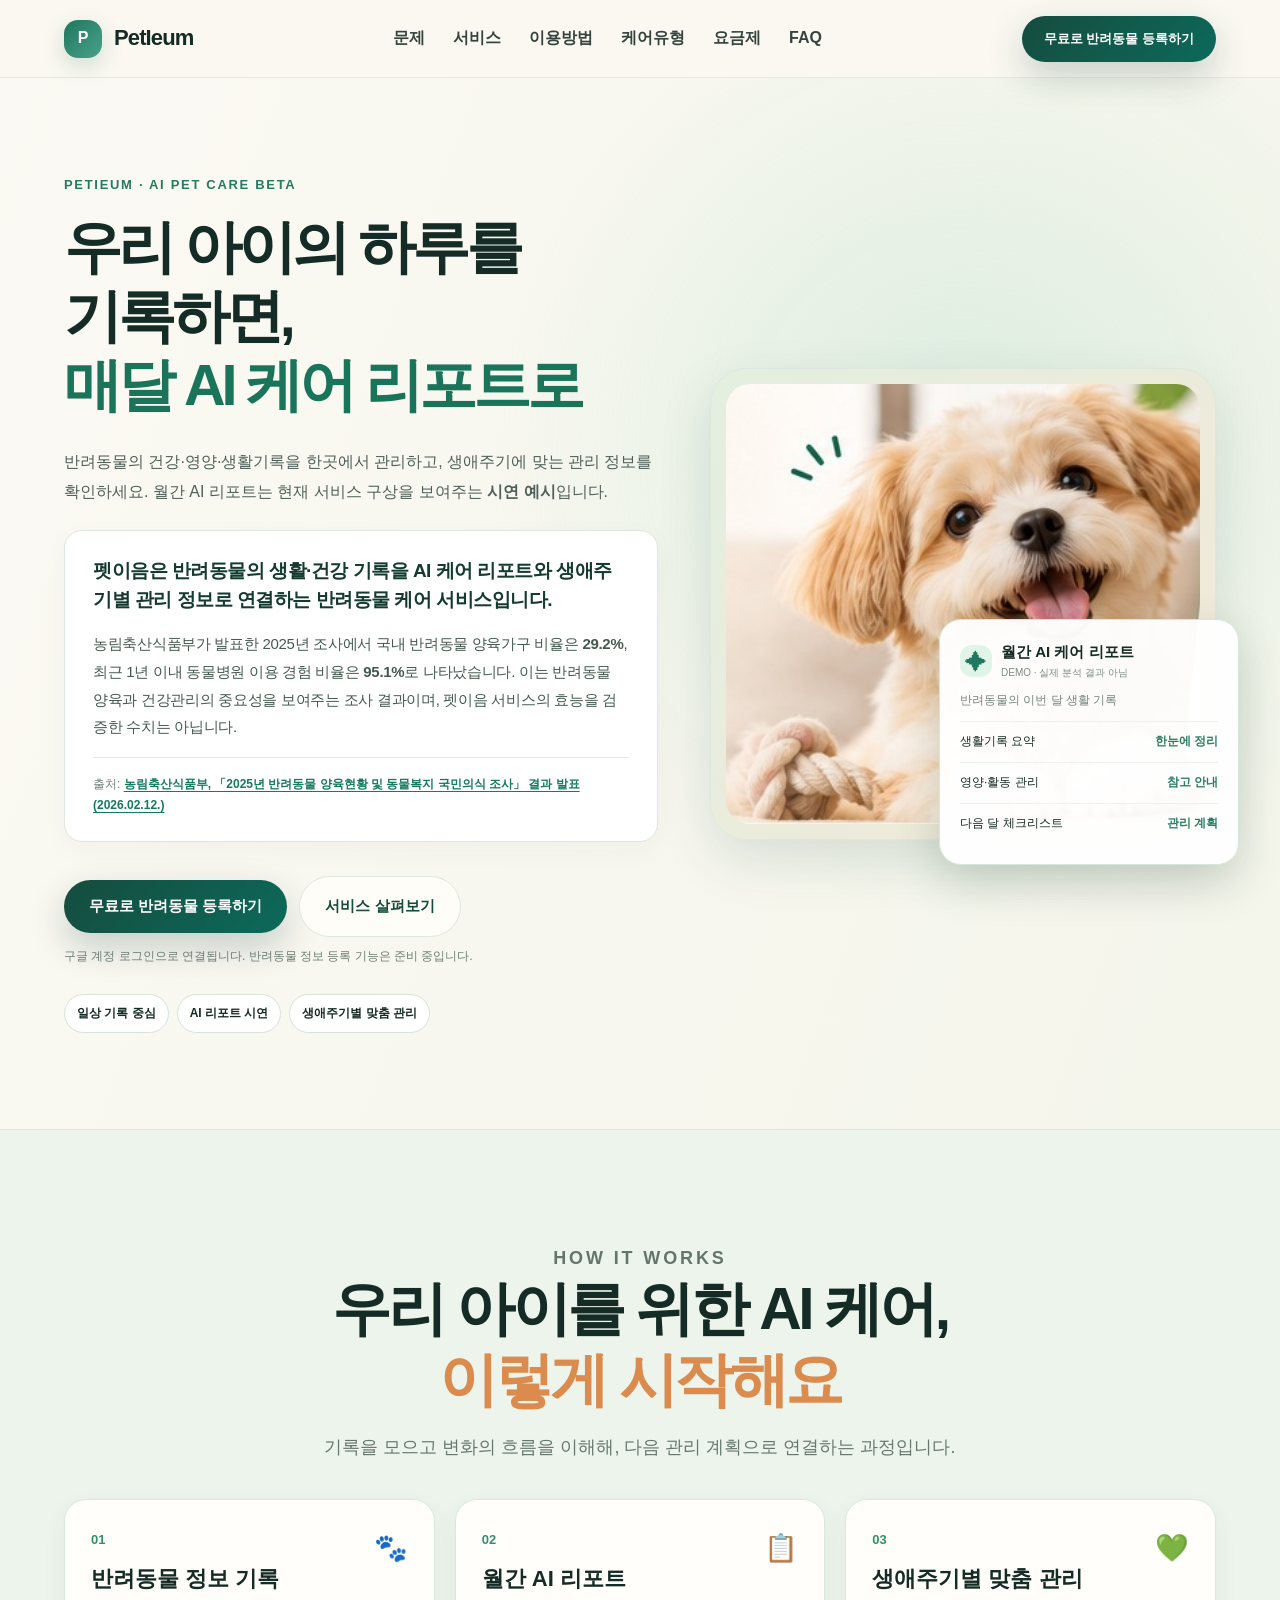
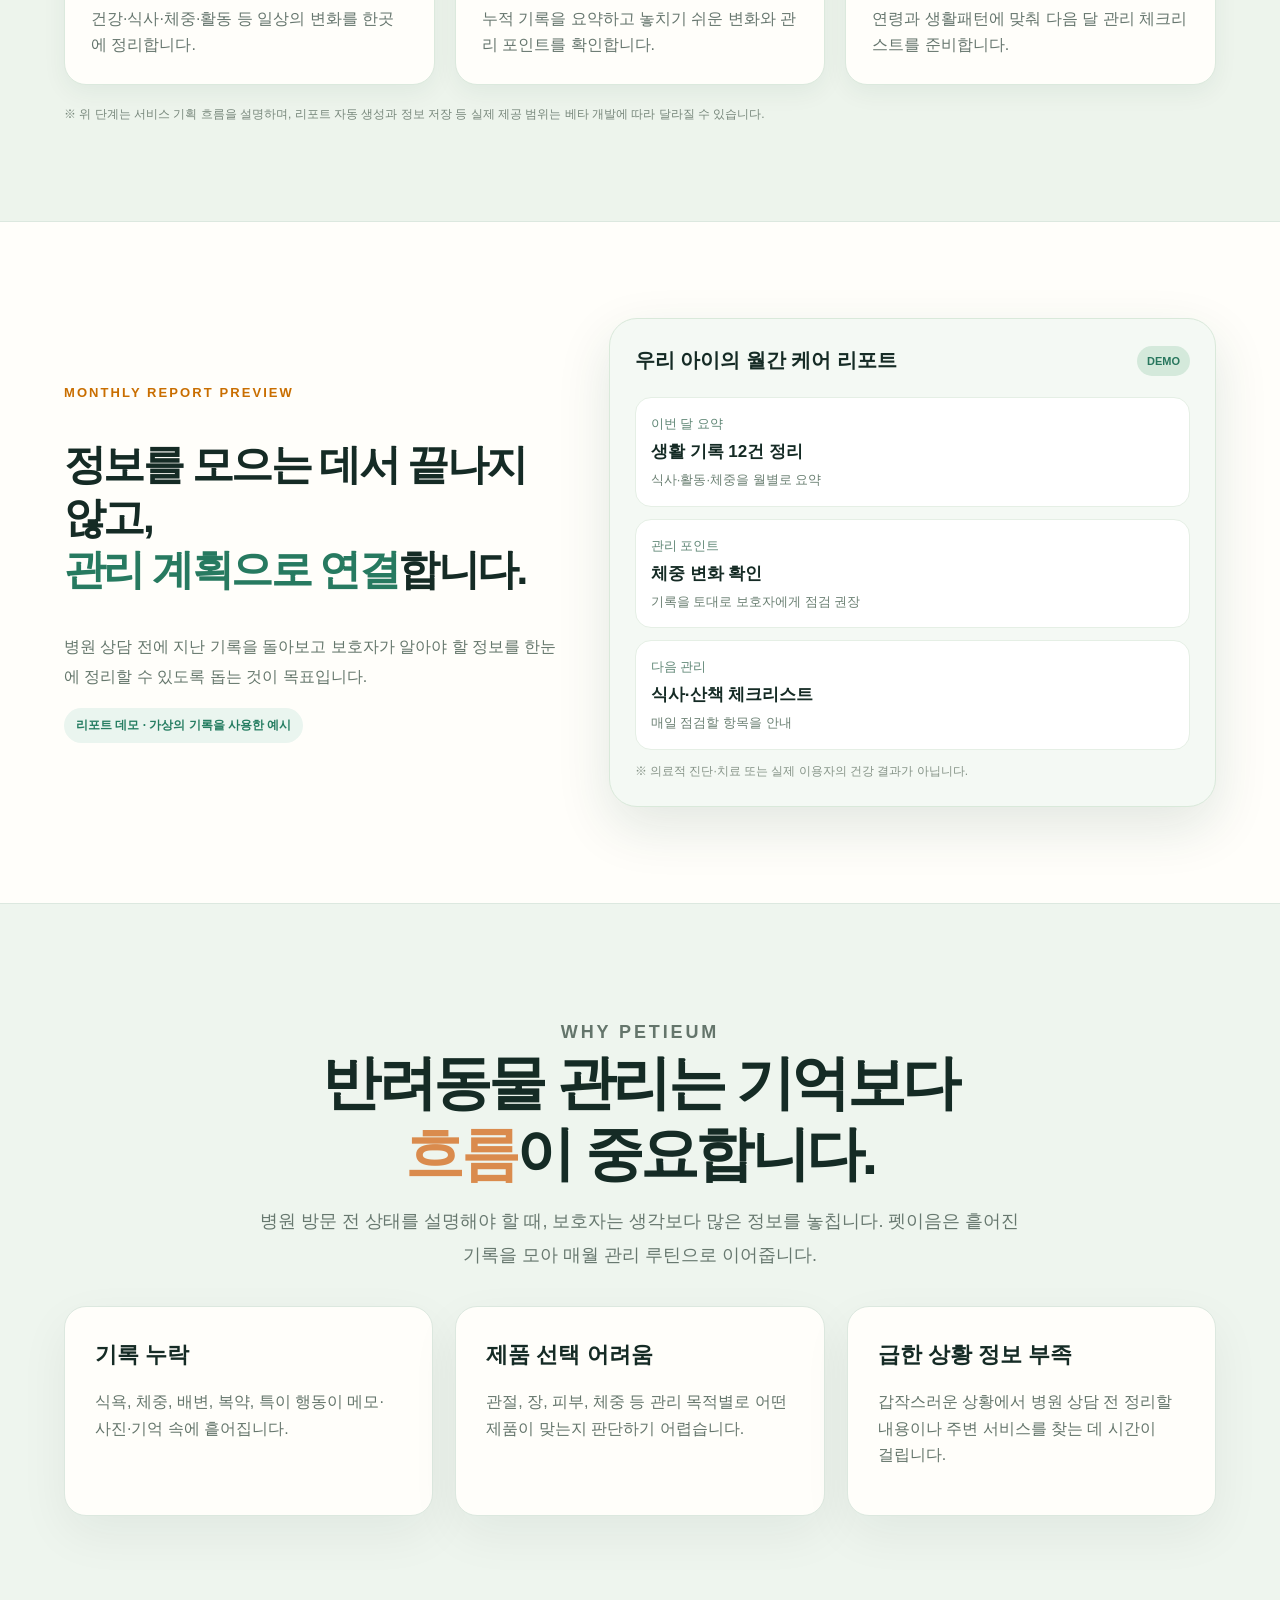
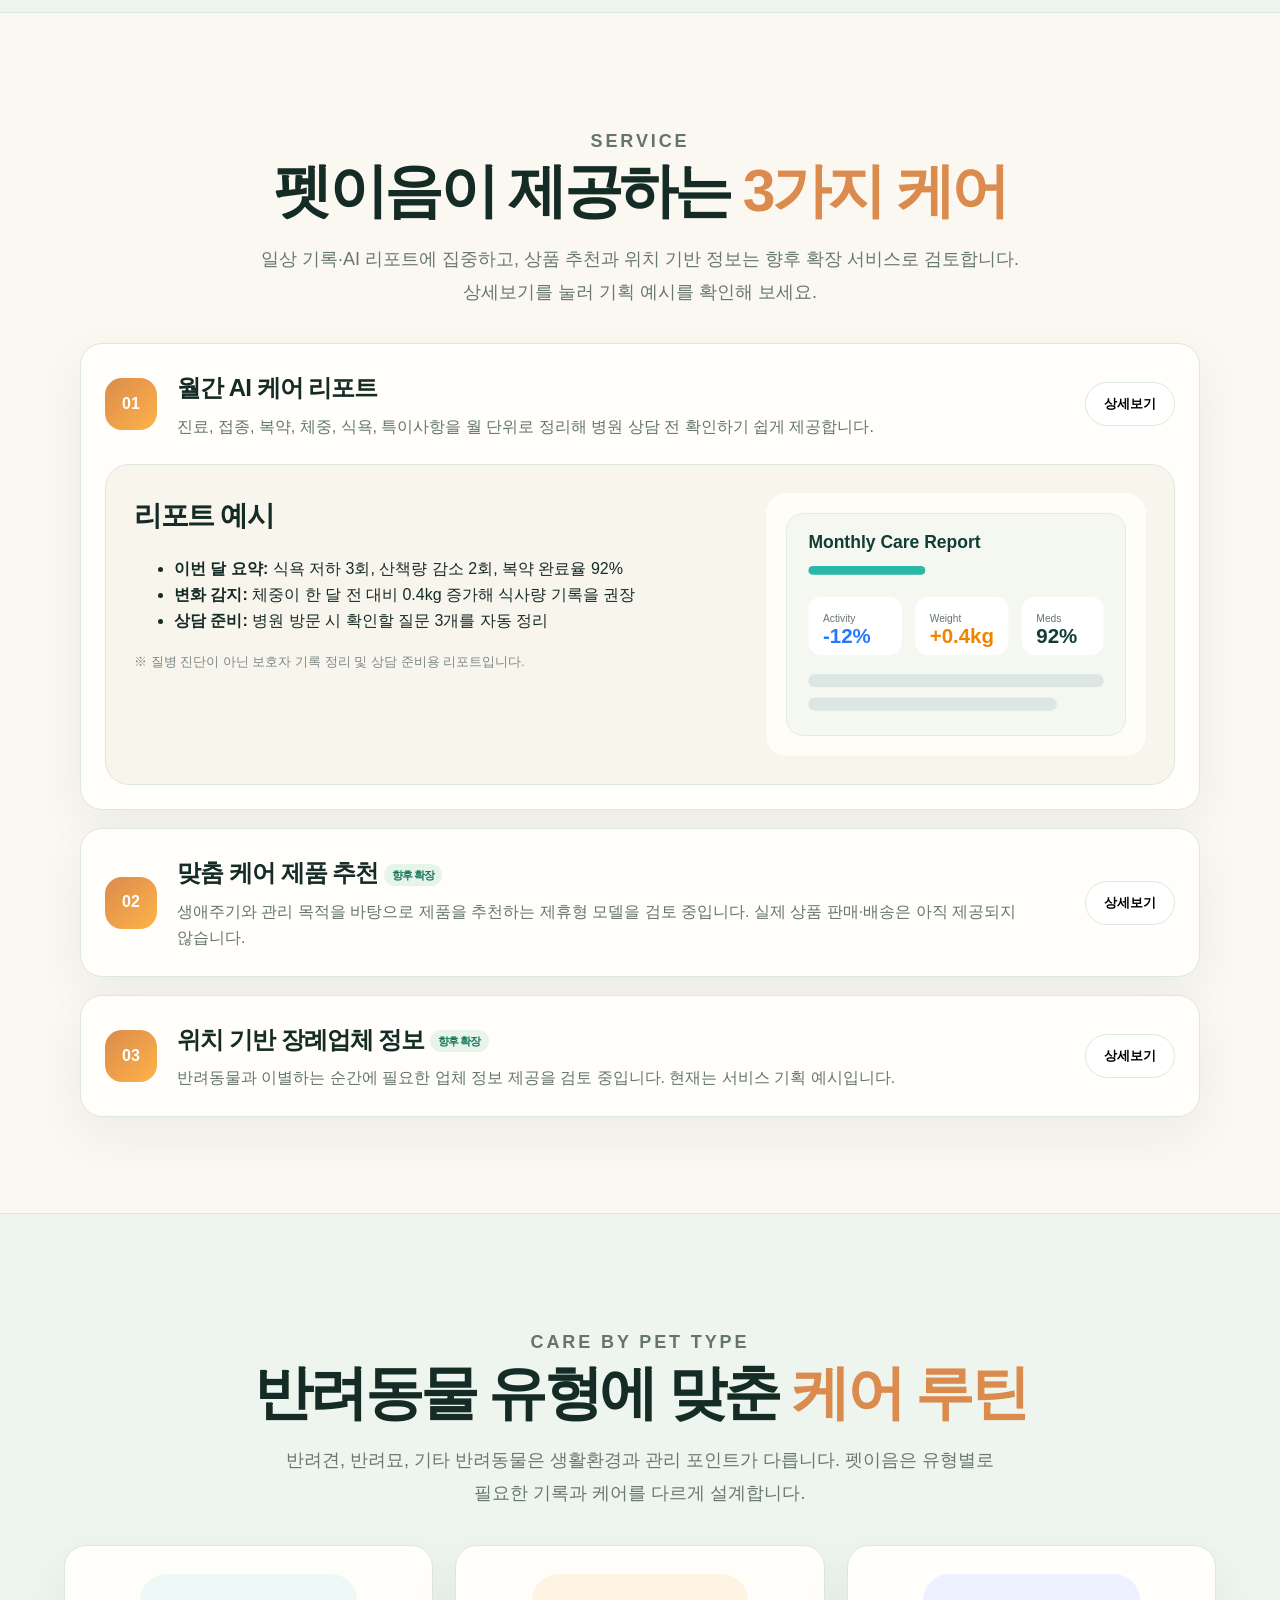
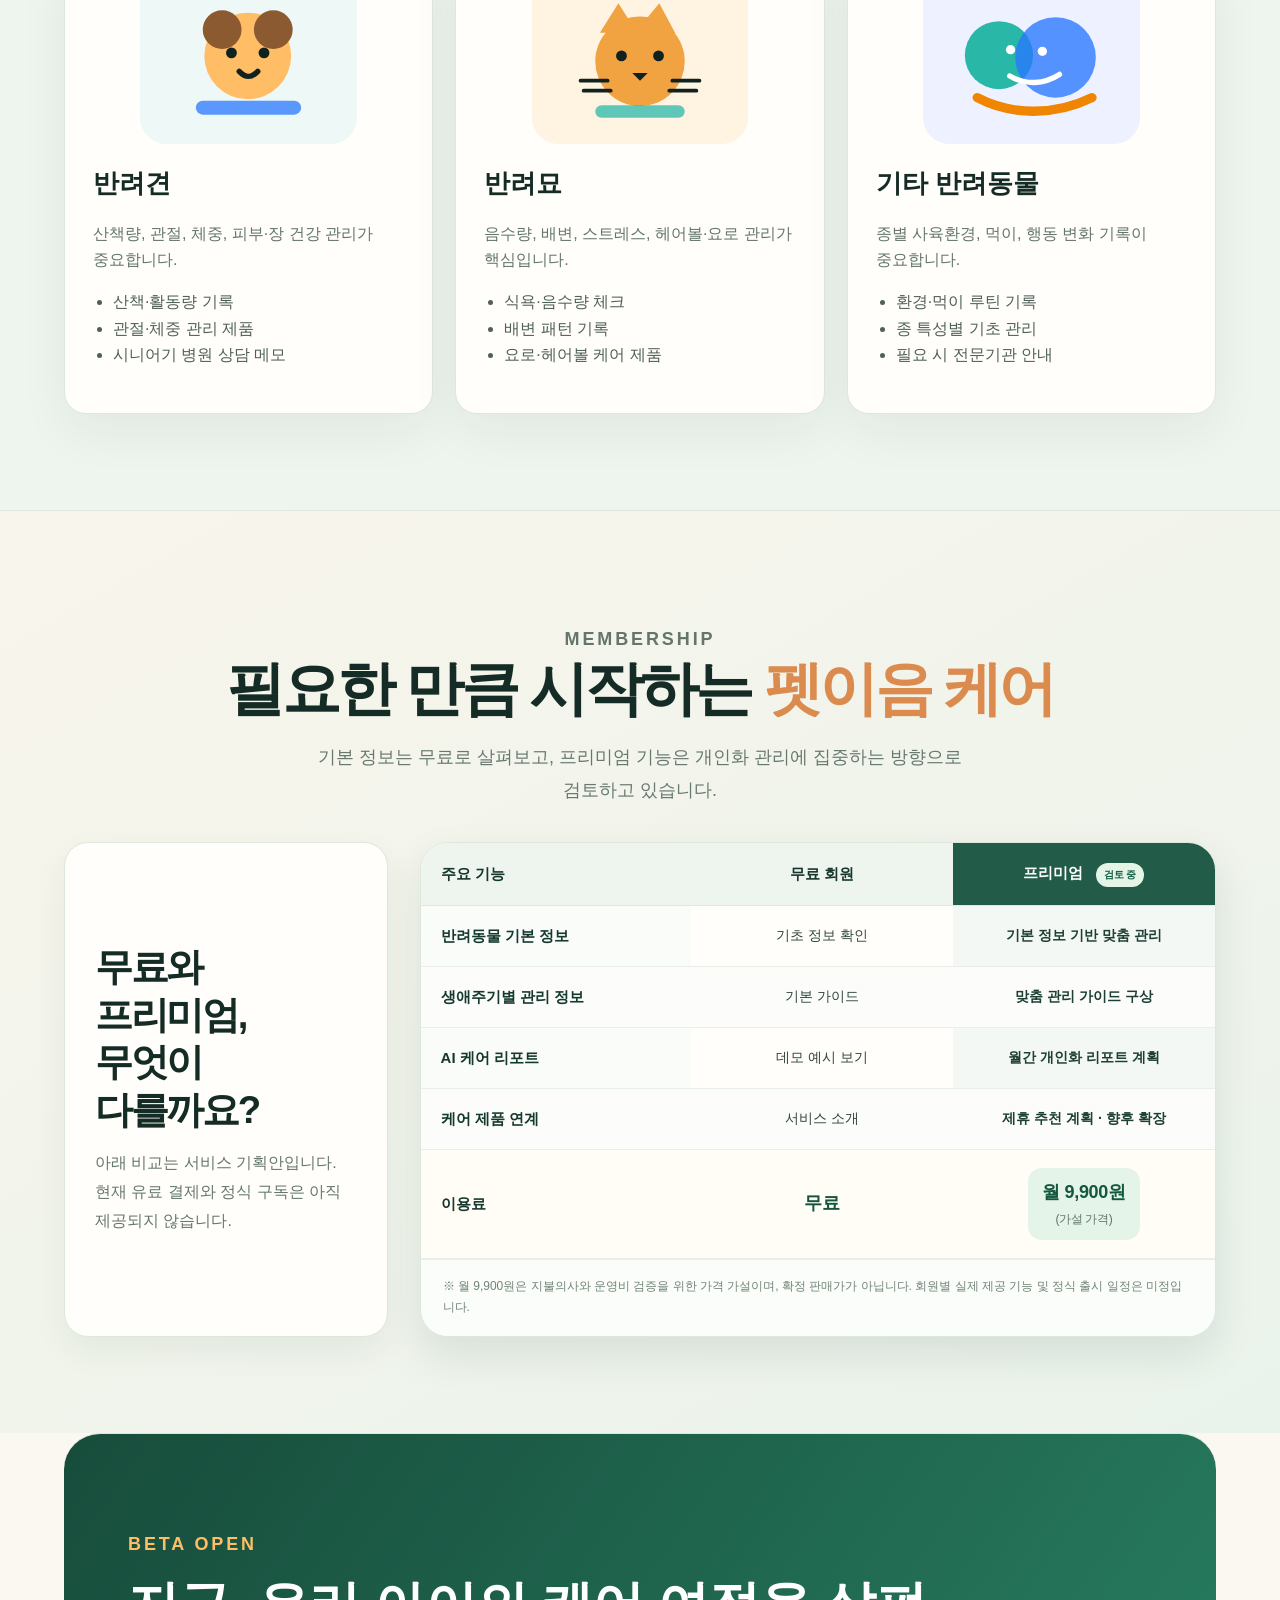
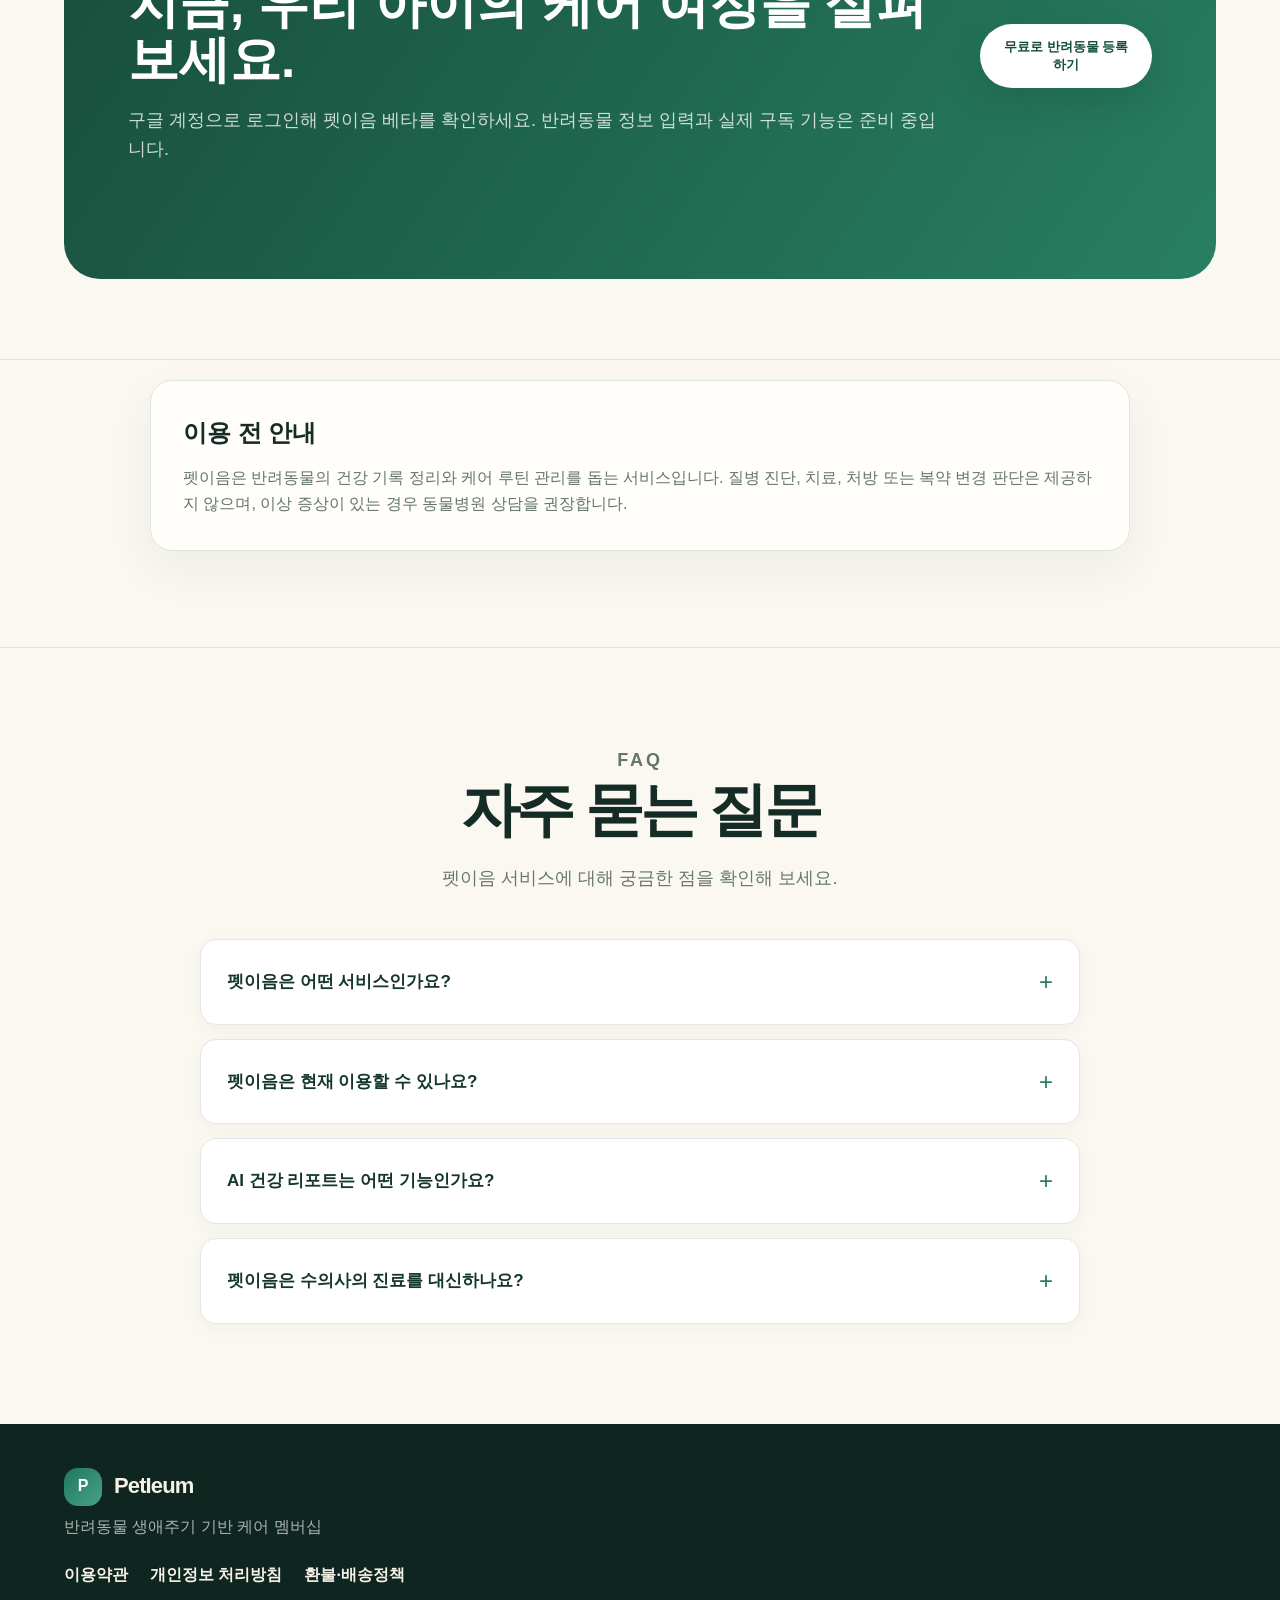
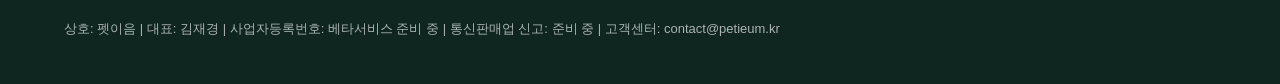
==== commit 3a6061af: "Add files via upload" ====
--- a/index.html
+++ b/index.html
@@ -88,6 +88,11 @@
         <p class="eyebrow">PETIEUM · AI PET CARE BETA</p>
         <h1 id="hero-title">우리 아이의 하루를 기록하면,<br><em>매달 AI 케어 리포트로</em></h1>
         <p class="hero-desc">반려동물의 건강·영양·생활기록을 한곳에서 관리하고, 생애주기에 맞는 관리 정보를 확인하세요. 월간 AI 리포트는 현재 서비스 구상을 보여주는 <strong>시연 예시</strong>입니다.</p>
+        <div class="hero-evidence" aria-label="펫이음 서비스 정의와 반려동물 시장 근거">
+          <p class="hero-evidence-title">펫이음은 반려동물의 생활·건강 기록을 AI 케어 리포트와 생애주기별 관리 정보로 연결하는 반려동물 케어 서비스입니다.</p>
+          <p>농림축산식품부가 발표한 2025년 조사에서 국내 반려동물 양육가구 비율은 <strong>29.2%</strong>, 최근 1년 이내 동물병원 이용 경험 비율은 <strong>95.1%</strong>로 나타났습니다. 이는 반려동물 양육과 건강관리의 중요성을 보여주는 조사 결과이며, 펫이음 서비스의 효능을 검증한 수치는 아닙니다.</p>
+          <p class="hero-evidence-source">출처: <a href="https://www.mafra.go.kr/bbs/home/792/576961/artclView.do" target="_blank" rel="noopener noreferrer">농림축산식품부, 「2025년 반려동물 양육현황 및 동물복지 국민의식 조사」 결과 발표(2026.02.12.)</a></p>
+        </div>
         <div class="hero-actions">
           <button type="button" class="btn primary auth-open-trigger">무료로 반려동물 등록하기</button>
           <a class="btn ghost" href="#how-it-works">서비스 살펴보기</a>
--- a/style.css
+++ b/style.css
@@ -258,3 +258,51 @@
   .site-header .nav.show{display:flex;position:absolute;left:12px;right:12px;top:calc(100% + 4px);flex-direction:column;gap:0;padding:12px;background:#fffefa;border:1px solid var(--line);border-radius:16px;box-shadow:var(--shadow)}
   .site-header .nav.show a{padding:11px 14px}
 }
+
+
+/* ===== UI refinement patch · 2026-11-04 ===== */
+.title-break{display:block}
+.section-head{max-width:1080px;margin:0 auto 34px;text-align:center}
+.section-head h2{max-width:960px;margin:0 auto 16px;text-wrap:balance;word-break:keep-all;line-height:1.2;letter-spacing:-0.06em}
+.section-head>p:not(.eyebrow){max-width:760px;margin:0 auto;color:#67786f;line-height:1.85;text-wrap:pretty}
+.journey-section .section-head h2,.pricing-section .section-head h2{max-width:900px}
+.journey-section .section-head h2 span,.pricing-section .section-head h2 span{display:inline-block}
+.pricing-compare{gap:32px;align-items:stretch}
+.pricing-intro{display:flex;flex-direction:column;justify-content:center;background:#fffefa;border:1px solid #dce8da;border-radius:24px;padding:34px 30px;box-shadow:0 14px 34px rgba(18,59,44,.06)}
+.pricing-intro h3{margin:0 0 14px;font-size:clamp(28px,3vw,42px);line-height:1.24;letter-spacing:-0.06em;text-wrap:balance;word-break:keep-all}
+.pricing-intro p{margin:0;color:#64766d;font-size:16px;line-height:1.82;text-wrap:pretty}
+.compare-table-wrap{border-radius:28px;border:1px solid #dce8da;box-shadow:0 18px 40px rgba(19,61,53,.10);background:#fffefa;overflow:hidden}
+.compare-table{table-layout:fixed}
+.compare-table colgroup col:first-child{width:34%}
+.compare-table th,.compare-table td{padding:18px 16px;font-size:14px;line-height:1.6;vertical-align:middle}
+.compare-table thead th{background:#eef5ef;color:#17362e;font-weight:800;font-size:15px;border-bottom:1px solid #dfe7e0}
+.compare-table thead th:first-child{padding-left:20px}
+.compare-table th[scope=row]{background:#fafcf9;text-align:left;font-size:15px;font-weight:800;color:#16392f;padding-left:20px}
+.compare-table tbody tr:nth-child(even) th[scope=row],.compare-table tbody tr:nth-child(even) td{background:#fcfdfb}
+.compare-table td{color:#31463f}
+.compare-table td:last-child{background:#f3f8f4;font-weight:600;color:#1d3f35}
+.compare-table .premium-heading{background:#225b48;color:#fff}
+.compare-table .premium-heading span{display:inline-flex;align-items:center;justify-content:center;margin-left:8px;padding:4px 8px;border-radius:999px;background:#e4f5e7;color:#185d47;font-size:10px;font-weight:800}
+.price-row th,.price-row td{background:#fffdf6 !important}
+.price-row th{color:#17362e}
+.price-row td strong{font-size:18px;font-weight:800;letter-spacing:-0.02em}
+.price-row td:first-of-type strong{color:#13533f}
+.price-row td:last-child strong{display:inline-block;background:#e5f4e8;color:#14583f;padding:10px 14px;border-radius:14px}
+.price-row td:last-child small{display:block;margin-top:4px;font-size:12px;color:#5e746b}
+.price-disclaimer{margin:0;padding:16px 22px 18px;background:#fafdf9;border-top:1px solid #e8efe8;color:#718376;font-size:12px;line-height:1.75}
+@media (max-width: 900px){
+  .section-head{margin-bottom:26px}
+  .pricing-intro{padding:28px 24px}
+  .title-break{display:none}
+}
+@media (max-width: 640px){
+  .section-head h2{font-size:clamp(30px,8vw,42px);line-height:1.24}
+  .section-head>p:not(.eyebrow){font-size:15px;line-height:1.75}
+  .pricing-intro{padding:24px 20px;border-radius:20px}
+  .pricing-intro h3{font-size:30px}
+  .compare-table-wrap{overflow-x:auto}
+  .compare-table{min-width:640px}
+  .compare-table th,.compare-table td{padding:14px 12px;font-size:13px}
+  .compare-table th[scope=row]{font-size:14px;padding-left:16px}
+  .compare-table .premium-heading span{margin-left:0;margin-top:6px}
+}
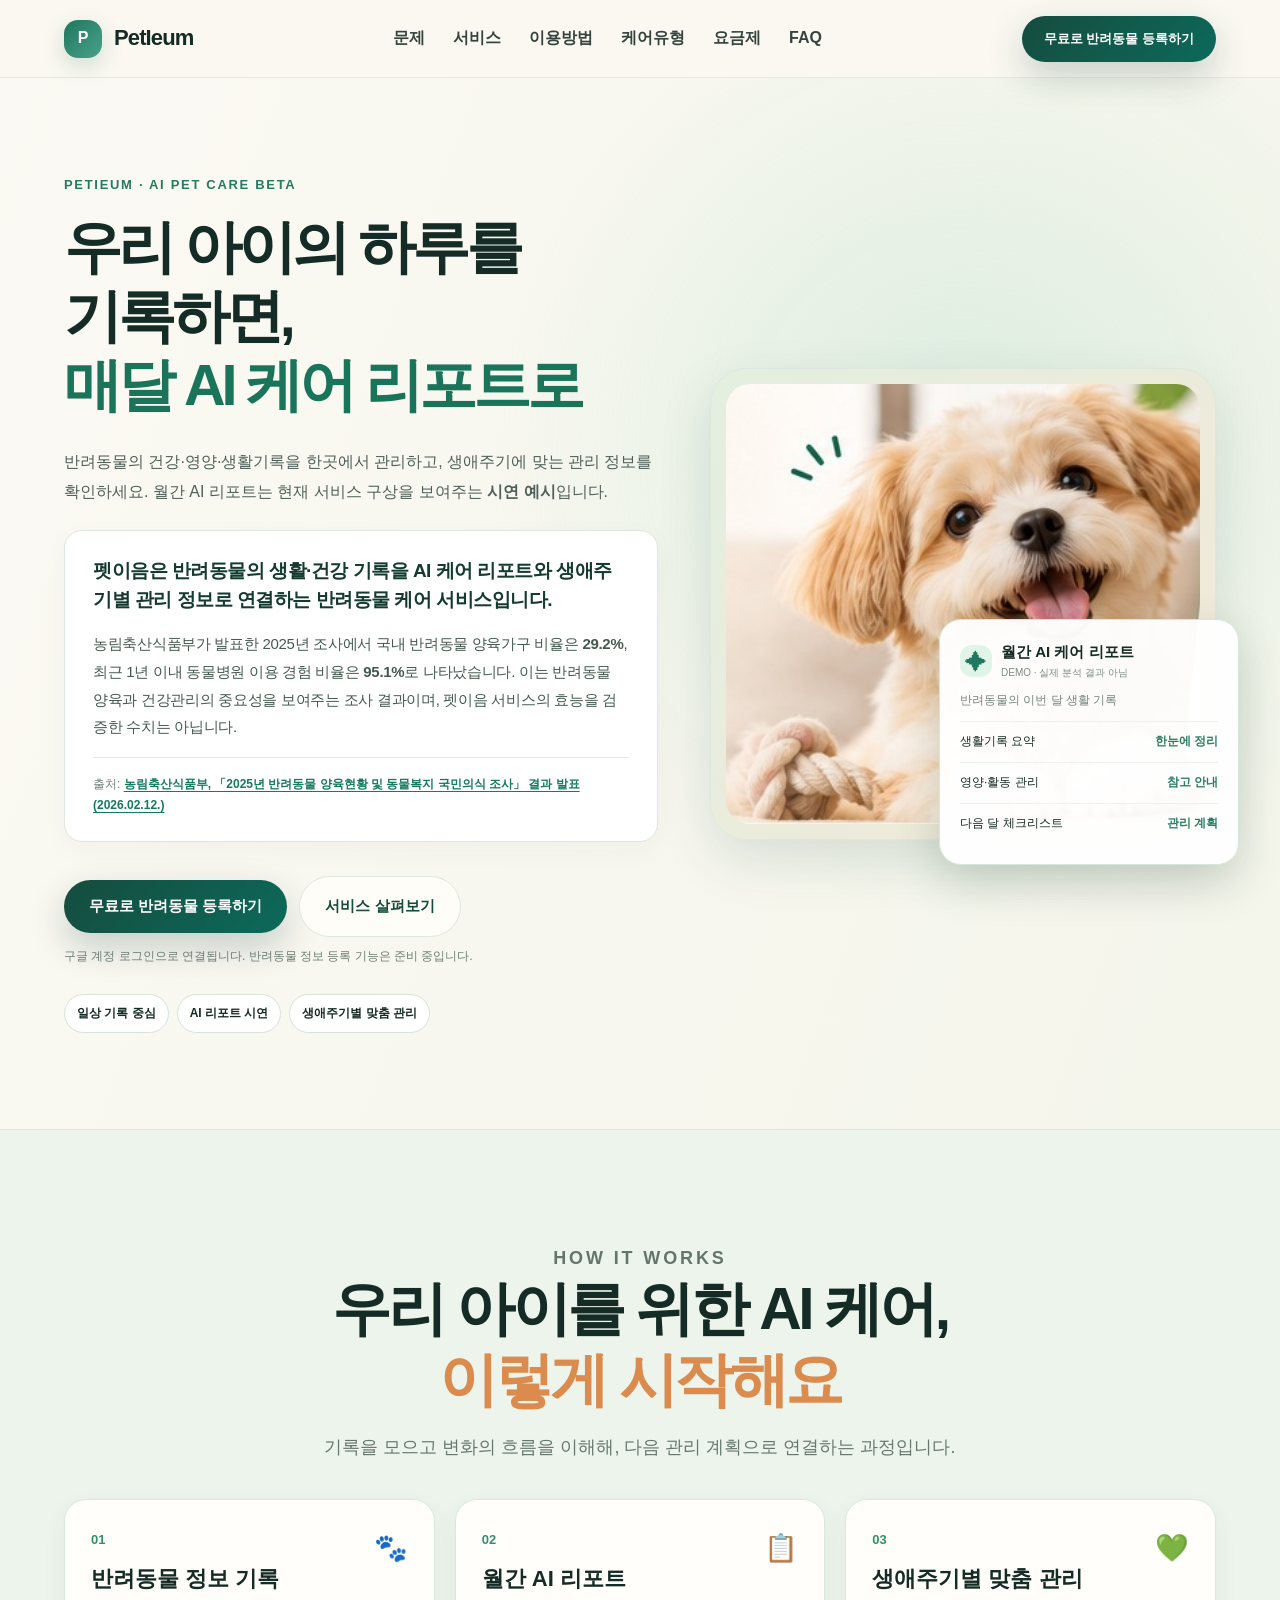
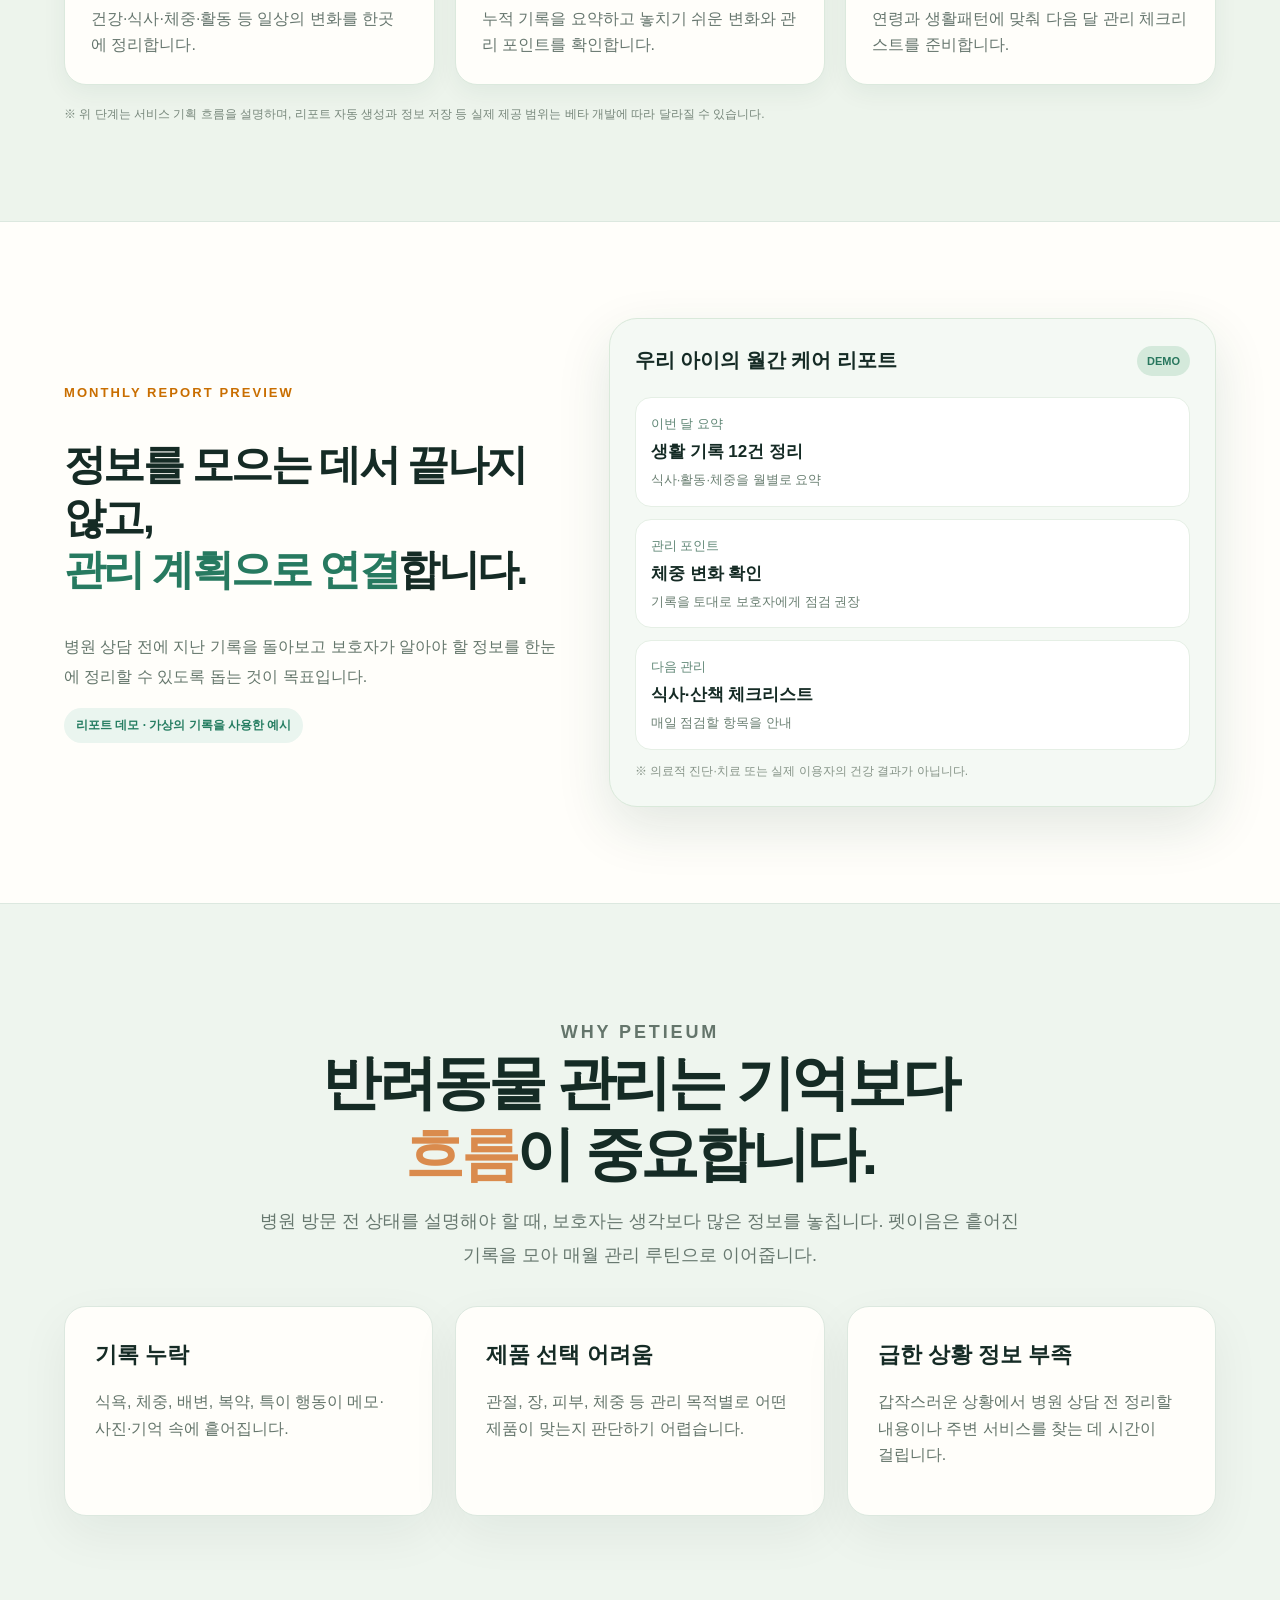
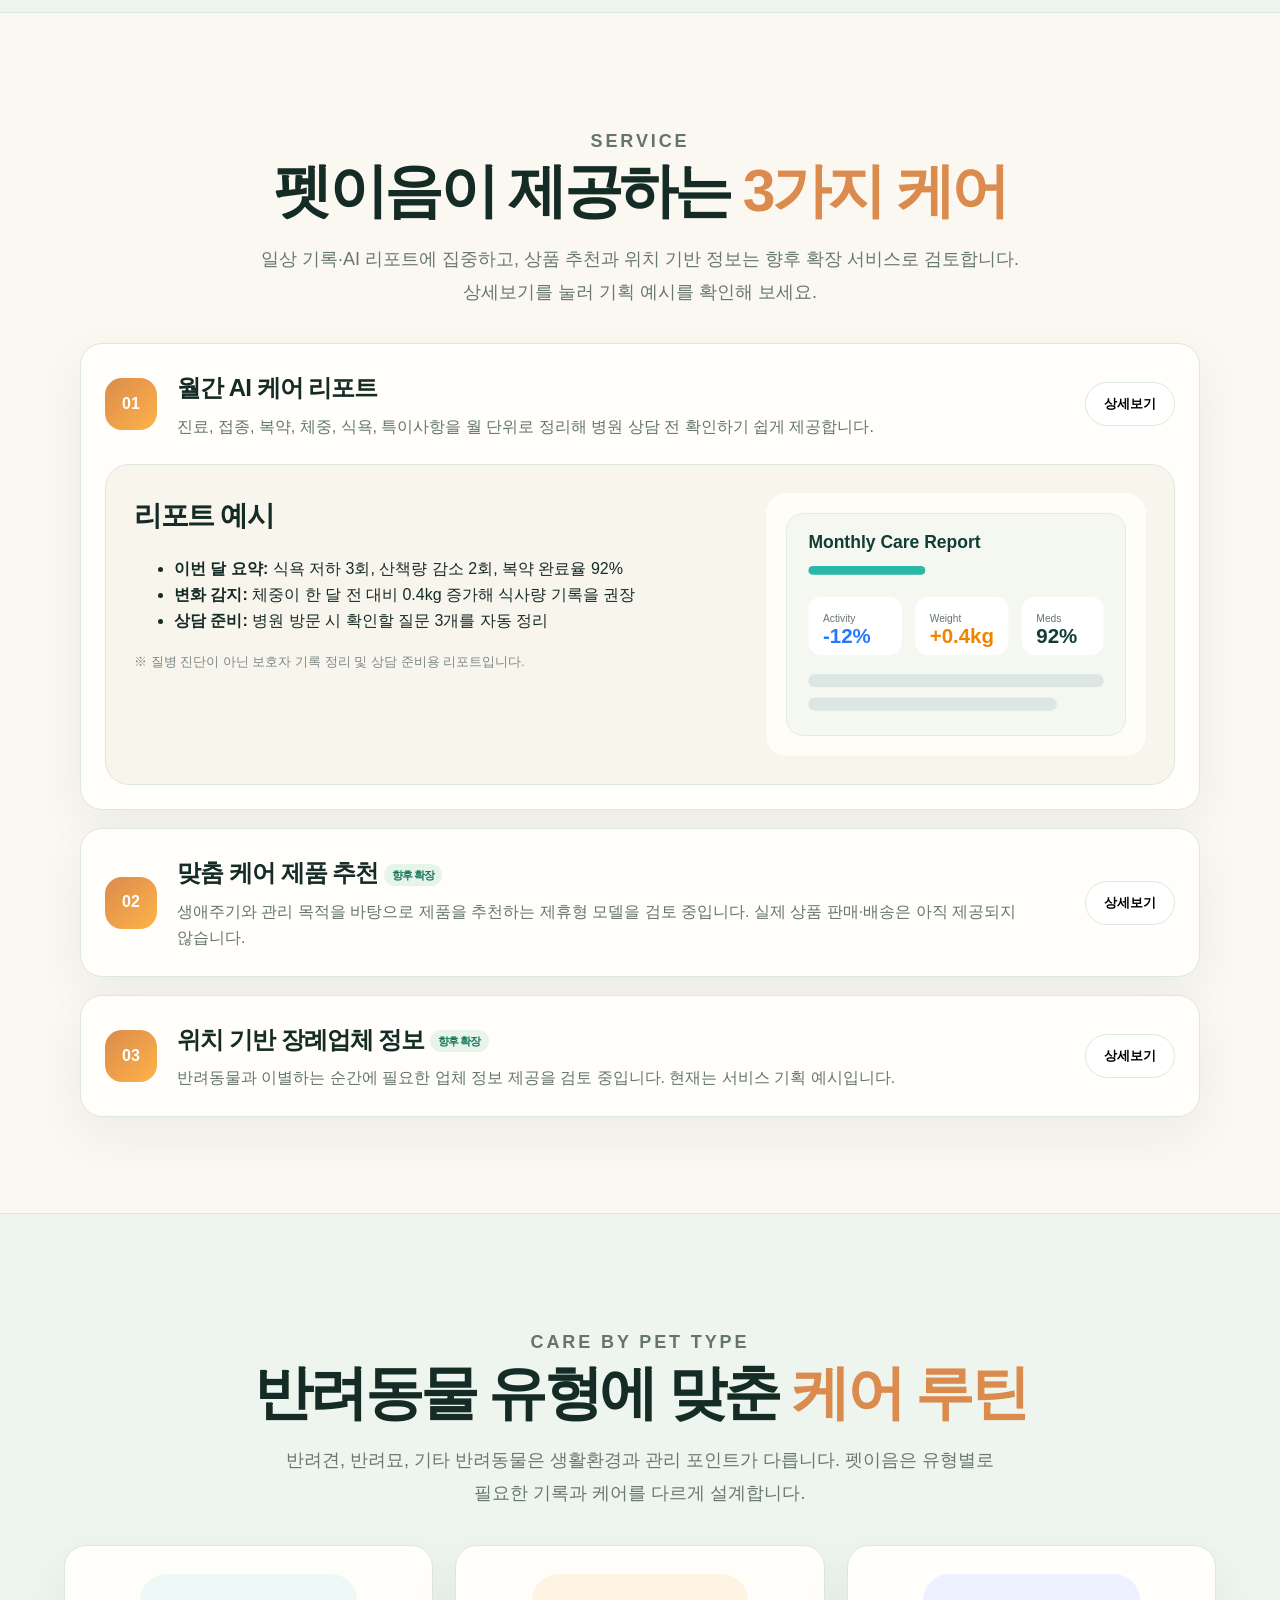
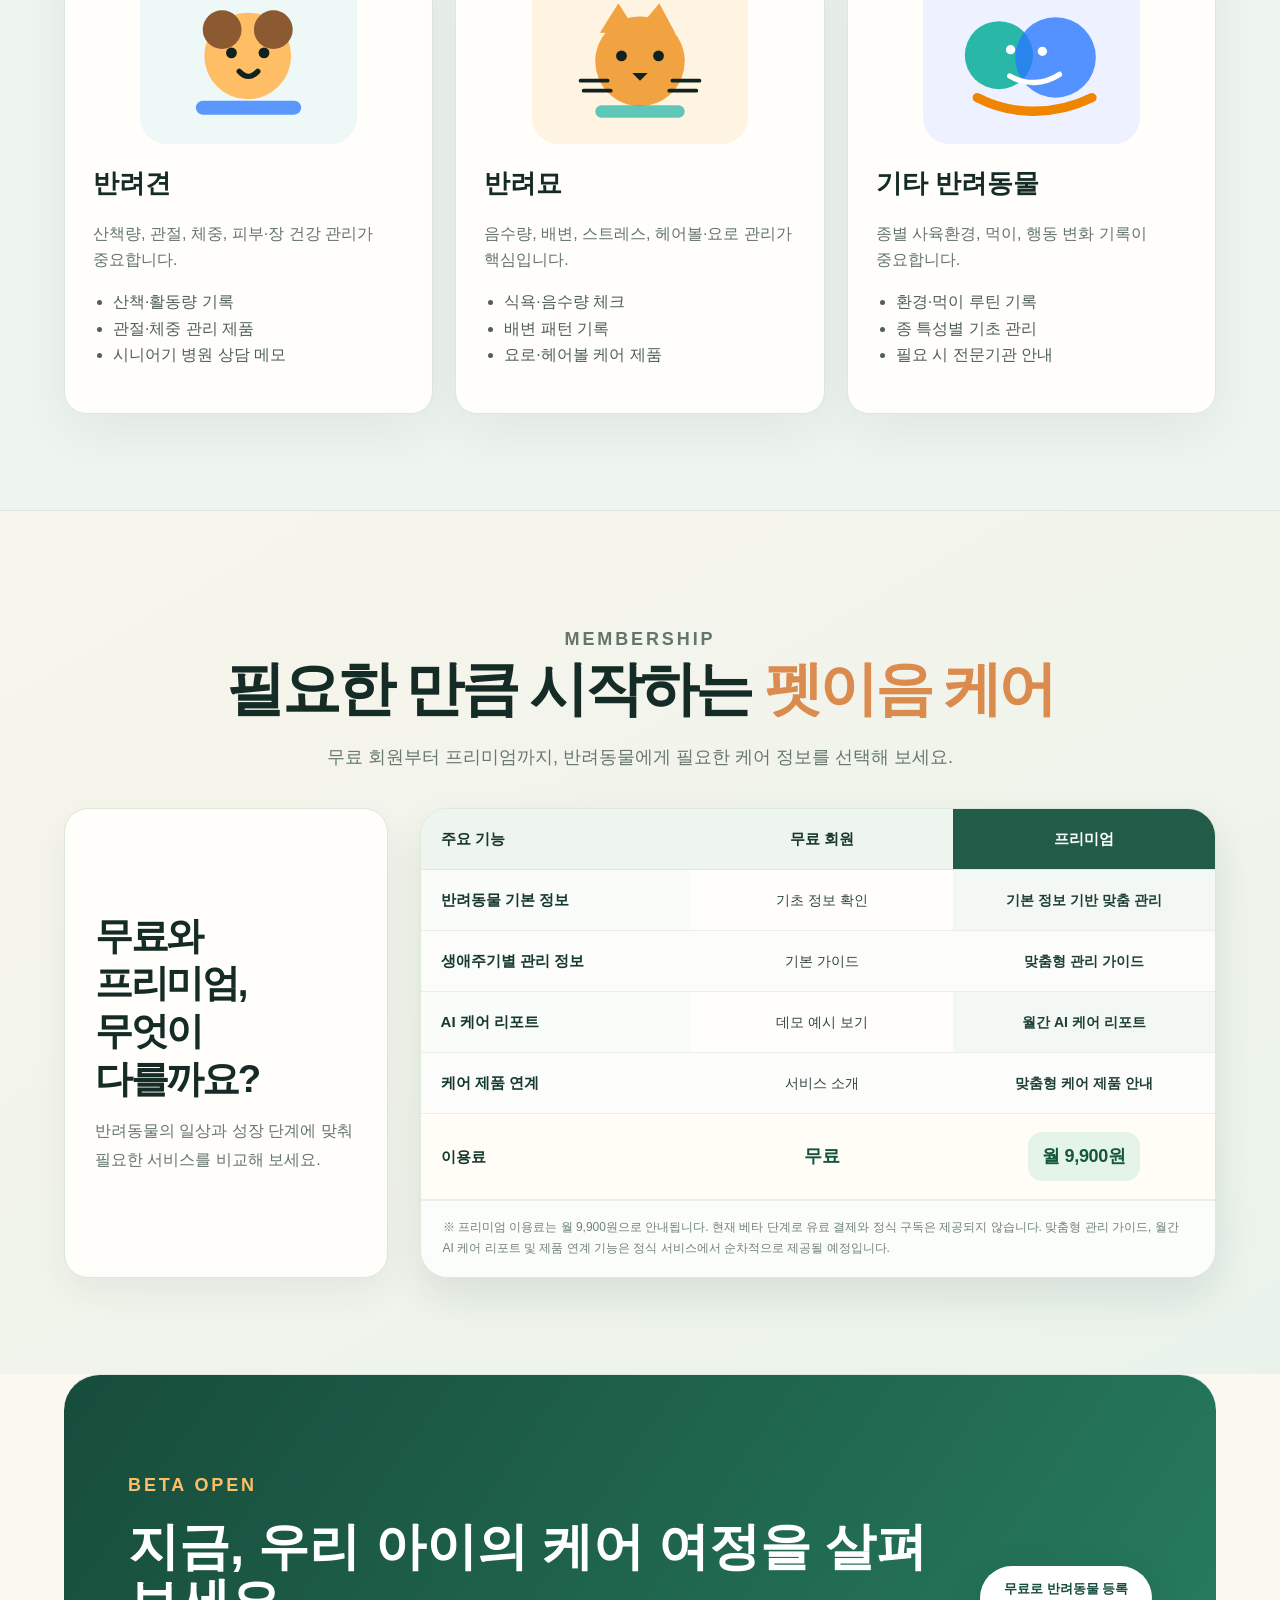
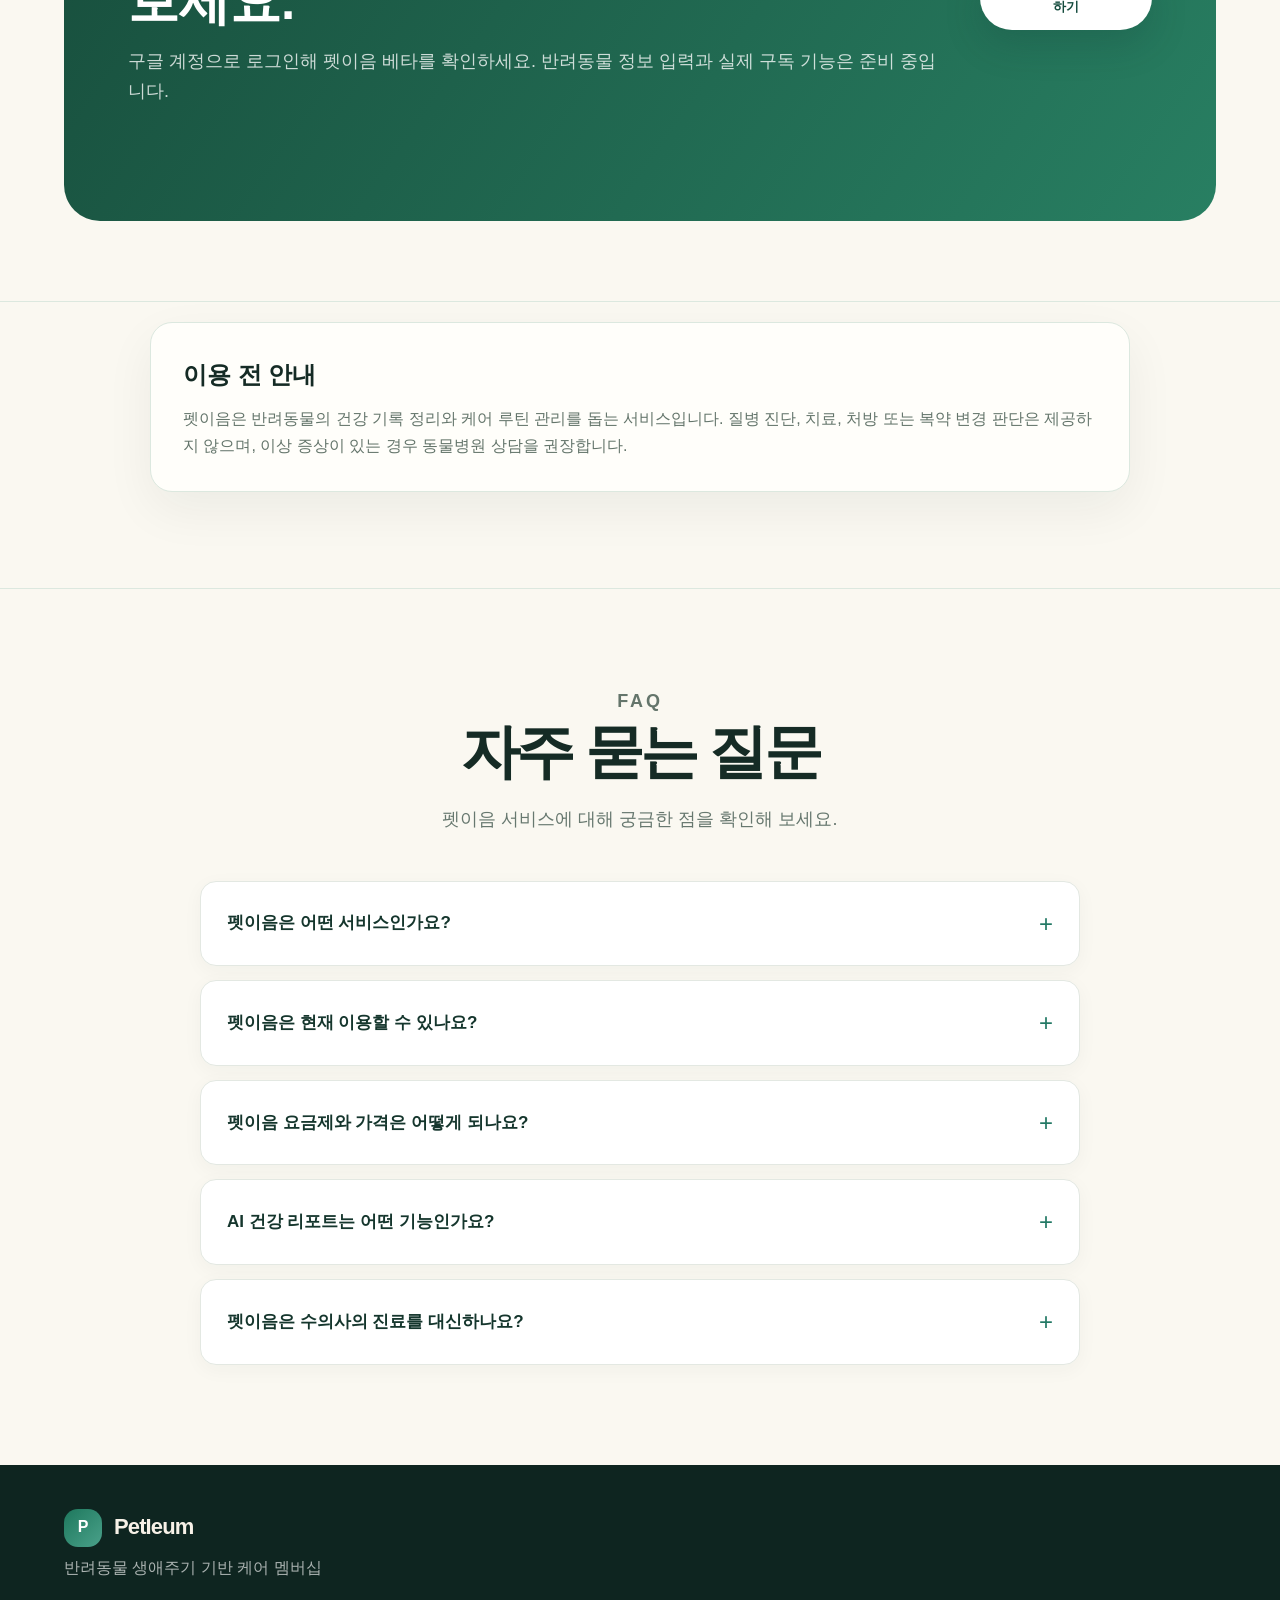
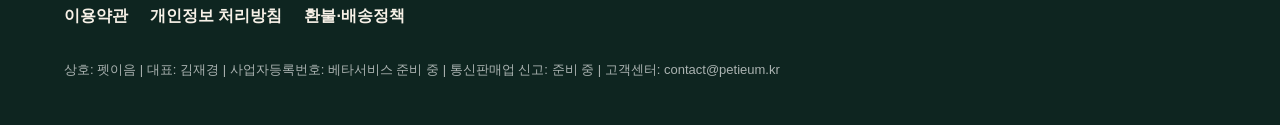
==== commit a2912d40: "Add files via upload" ====
--- a/index.html
+++ b/index.html
@@ -282,16 +282,16 @@
     </section>
 
     <section id="pricing" class="section section-pad pricing-section">
-      <div class="section-head"><p class="eyebrow">MEMBERSHIP</p><h2>필요한 만큼 시작하는 <span>펫이음 케어</span></h2><p>기본 정보는 무료로 살펴보고, 프리미엄 기능은 개인화 관리에 집중하는 방향으로 검토하고 있습니다.</p></div>
+      <div class="section-head"><p class="eyebrow">MEMBERSHIP</p><h2>필요한 만큼 시작하는 <span>펫이음 케어</span></h2><p>무료 회원부터 프리미엄까지, 반려동물에게 필요한 케어 정보를 선택해 보세요.</p></div>
       <div class="pricing-compare">
-        <div class="pricing-intro"><h3>무료와 프리미엄,<br class="title-break">무엇이 다를까요?</h3><p>아래 비교는 서비스 기획안입니다. 현재 유료 결제와 정식 구독은 아직 제공되지 않습니다.</p></div>
-        <div class="compare-table-wrap"><table class="compare-table"><colgroup><col><col><col></colgroup><caption class="sr-only">무료 회원 및 프리미엄 회원 기획 기능 비교</caption><thead><tr><th scope="col">주요 기능</th><th scope="col">무료 회원</th><th scope="col" class="premium-heading">프리미엄 <span>검토 중</span></th></tr></thead><tbody>
+        <div class="pricing-intro"><h3>무료와 프리미엄,<br class="title-break">무엇이 다를까요?</h3><p>반려동물의 일상과 성장 단계에 맞춰 필요한 서비스를 비교해 보세요.</p></div>
+        <div class="compare-table-wrap"><table class="compare-table"><colgroup><col><col><col></colgroup><caption class="sr-only">무료 회원 및 프리미엄 회원 서비스 안내</caption><thead><tr><th scope="col">주요 기능</th><th scope="col">무료 회원</th><th scope="col" class="premium-heading">프리미엄</th></tr></thead><tbody>
           <tr><th scope="row">반려동물 기본 정보</th><td>기초 정보 확인</td><td>기본 정보 기반 맞춤 관리</td></tr>
-          <tr><th scope="row">생애주기별 관리 정보</th><td>기본 가이드</td><td>맞춤 관리 가이드 구상</td></tr>
-          <tr><th scope="row">AI 케어 리포트</th><td>데모 예시 보기</td><td>월간 개인화 리포트 계획</td></tr>
-          <tr><th scope="row">케어 제품 연계</th><td>서비스 소개</td><td>제휴 추천 계획 · 향후 확장</td></tr>
-          <tr class="price-row"><th scope="row">이용료</th><td><strong>무료</strong></td><td><strong>월 9,900원 <small>(가설 가격)</small></strong></td></tr>
-        </tbody></table><p class="price-disclaimer">※ 월 9,900원은 지불의사와 운영비 검증을 위한 가격 가설이며, 확정 판매가가 아닙니다. 회원별 실제 제공 기능 및 정식 출시 일정은 미정입니다.</p></div>
+          <tr><th scope="row">생애주기별 관리 정보</th><td>기본 가이드</td><td>맞춤형 관리 가이드</td></tr>
+          <tr><th scope="row">AI 케어 리포트</th><td>데모 예시 보기</td><td>월간 AI 케어 리포트</td></tr>
+          <tr><th scope="row">케어 제품 연계</th><td>서비스 소개</td><td>맞춤형 케어 제품 안내</td></tr>
+          <tr class="price-row"><th scope="row">이용료</th><td><strong>무료</strong></td><td><strong>월 9,900원</strong></td></tr>
+        </tbody></table><p class="price-disclaimer">※ 프리미엄 이용료는 월 9,900원으로 안내됩니다. 현재 베타 단계로 유료 결제와 정식 구독은 제공되지 않습니다. 맞춤형 관리 가이드, 월간 AI 케어 리포트 및 제품 연계 기능은 정식 서비스에서 순차적으로 제공될 예정입니다.</p></div>
       </div>
     </section>
 
@@ -327,6 +327,11 @@
     <details>
       <summary>펫이음은 현재 이용할 수 있나요?</summary>
       <p>현재 베타 서비스 신청을 받고 있으며, 실제 제공 기능과 정식 서비스 일정은 준비 상황에 따라 달라질 수 있습니다.</p>
+    </details>
+
+    <details>
+      <summary>펫이음 요금제와 가격은 어떻게 되나요?</summary>
+      <p>펫이음의 안내 요금제는 무료 회원(무료)과 프리미엄(월 9,900원) 두 가지입니다. 현재는 베타 단계로 실제 유료 결제와 정식 구독은 제공되지 않습니다. 프리미엄 기능은 정식 서비스에서 순차적으로 제공될 예정입니다.</p>
     </details>
 
     <details>
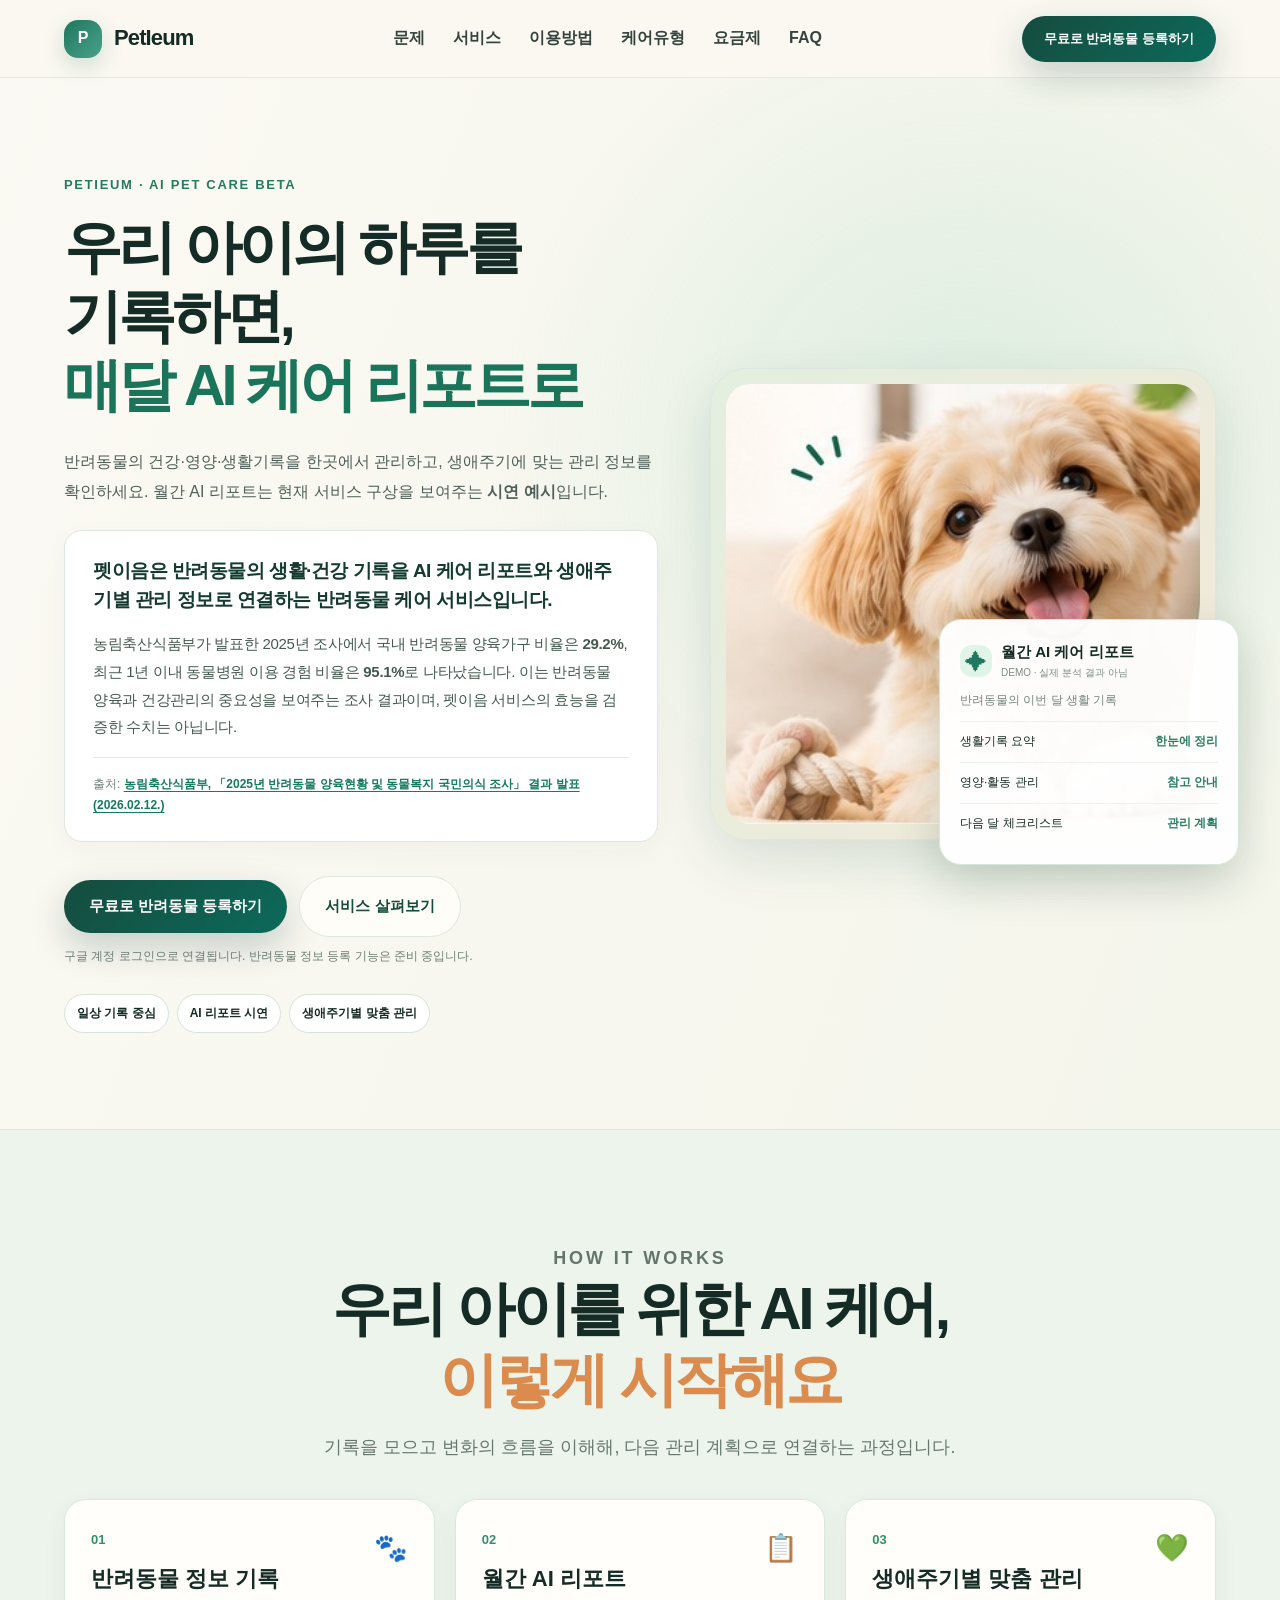
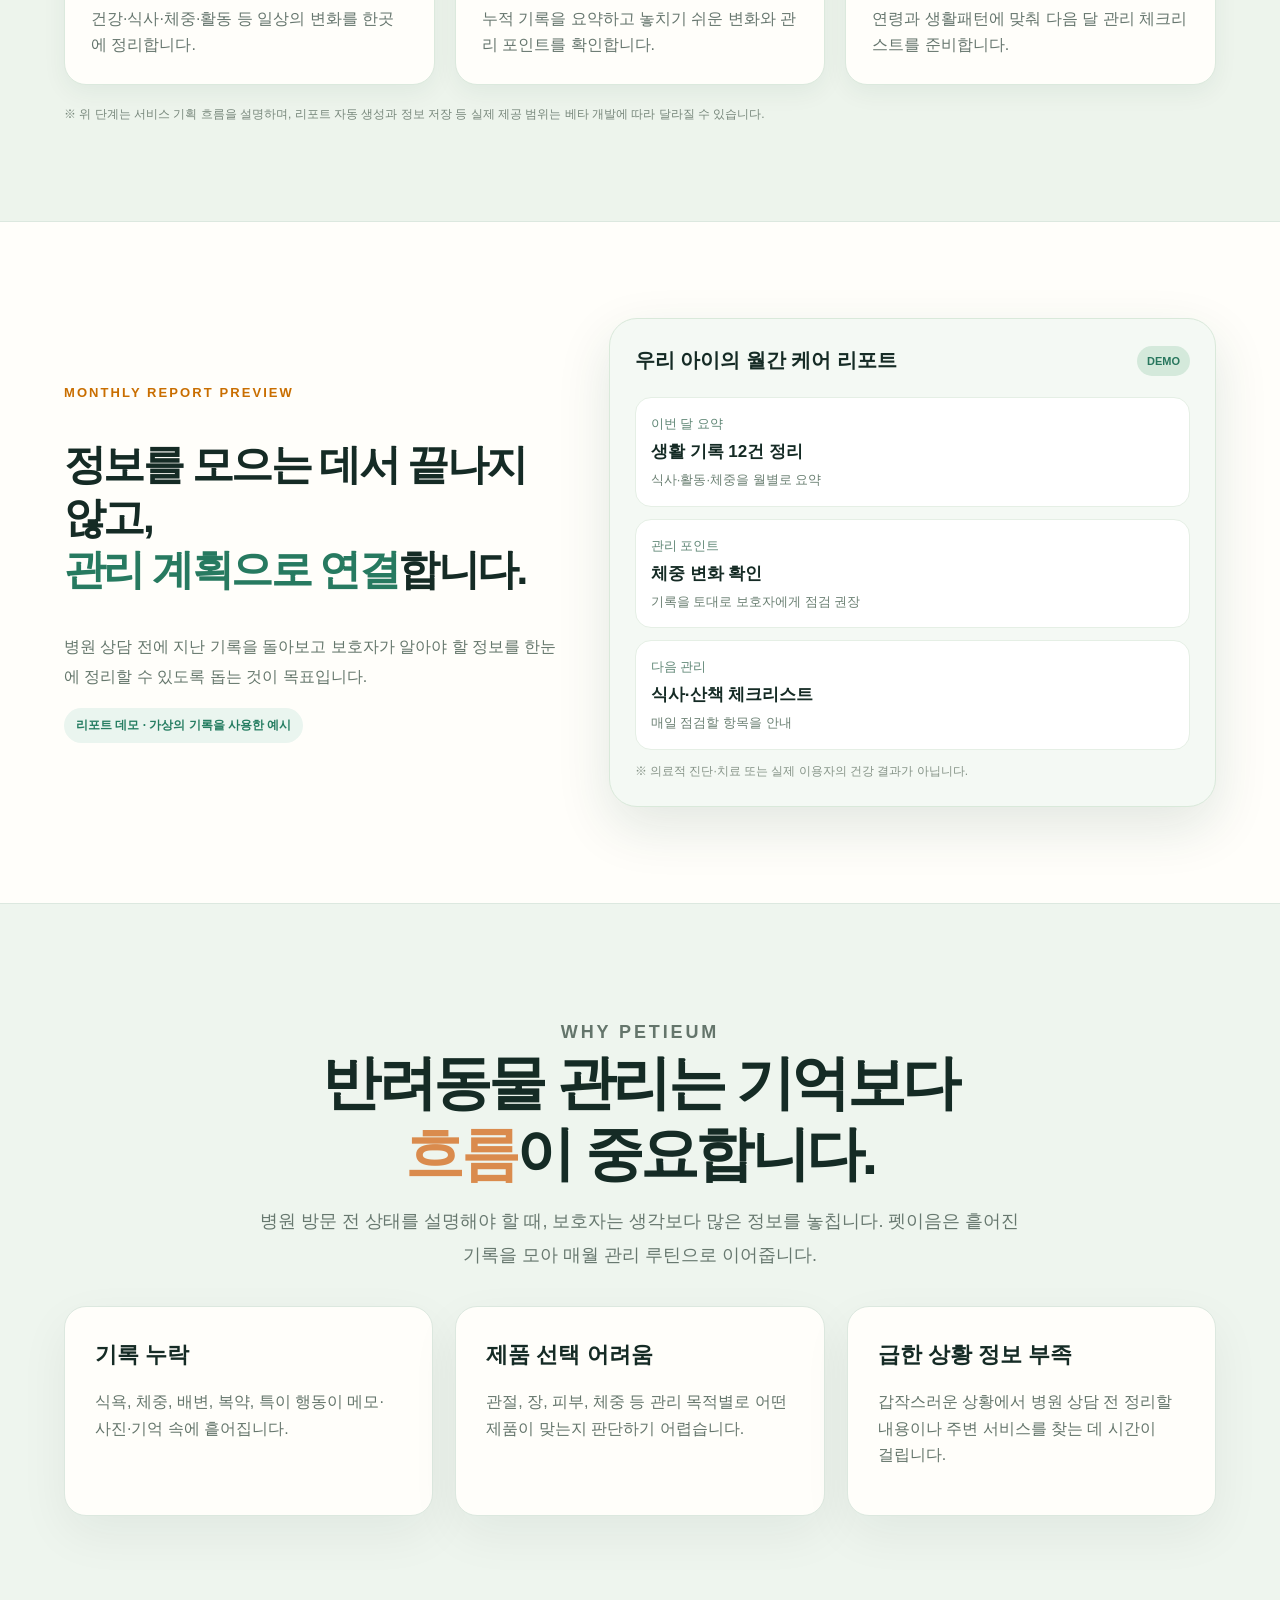
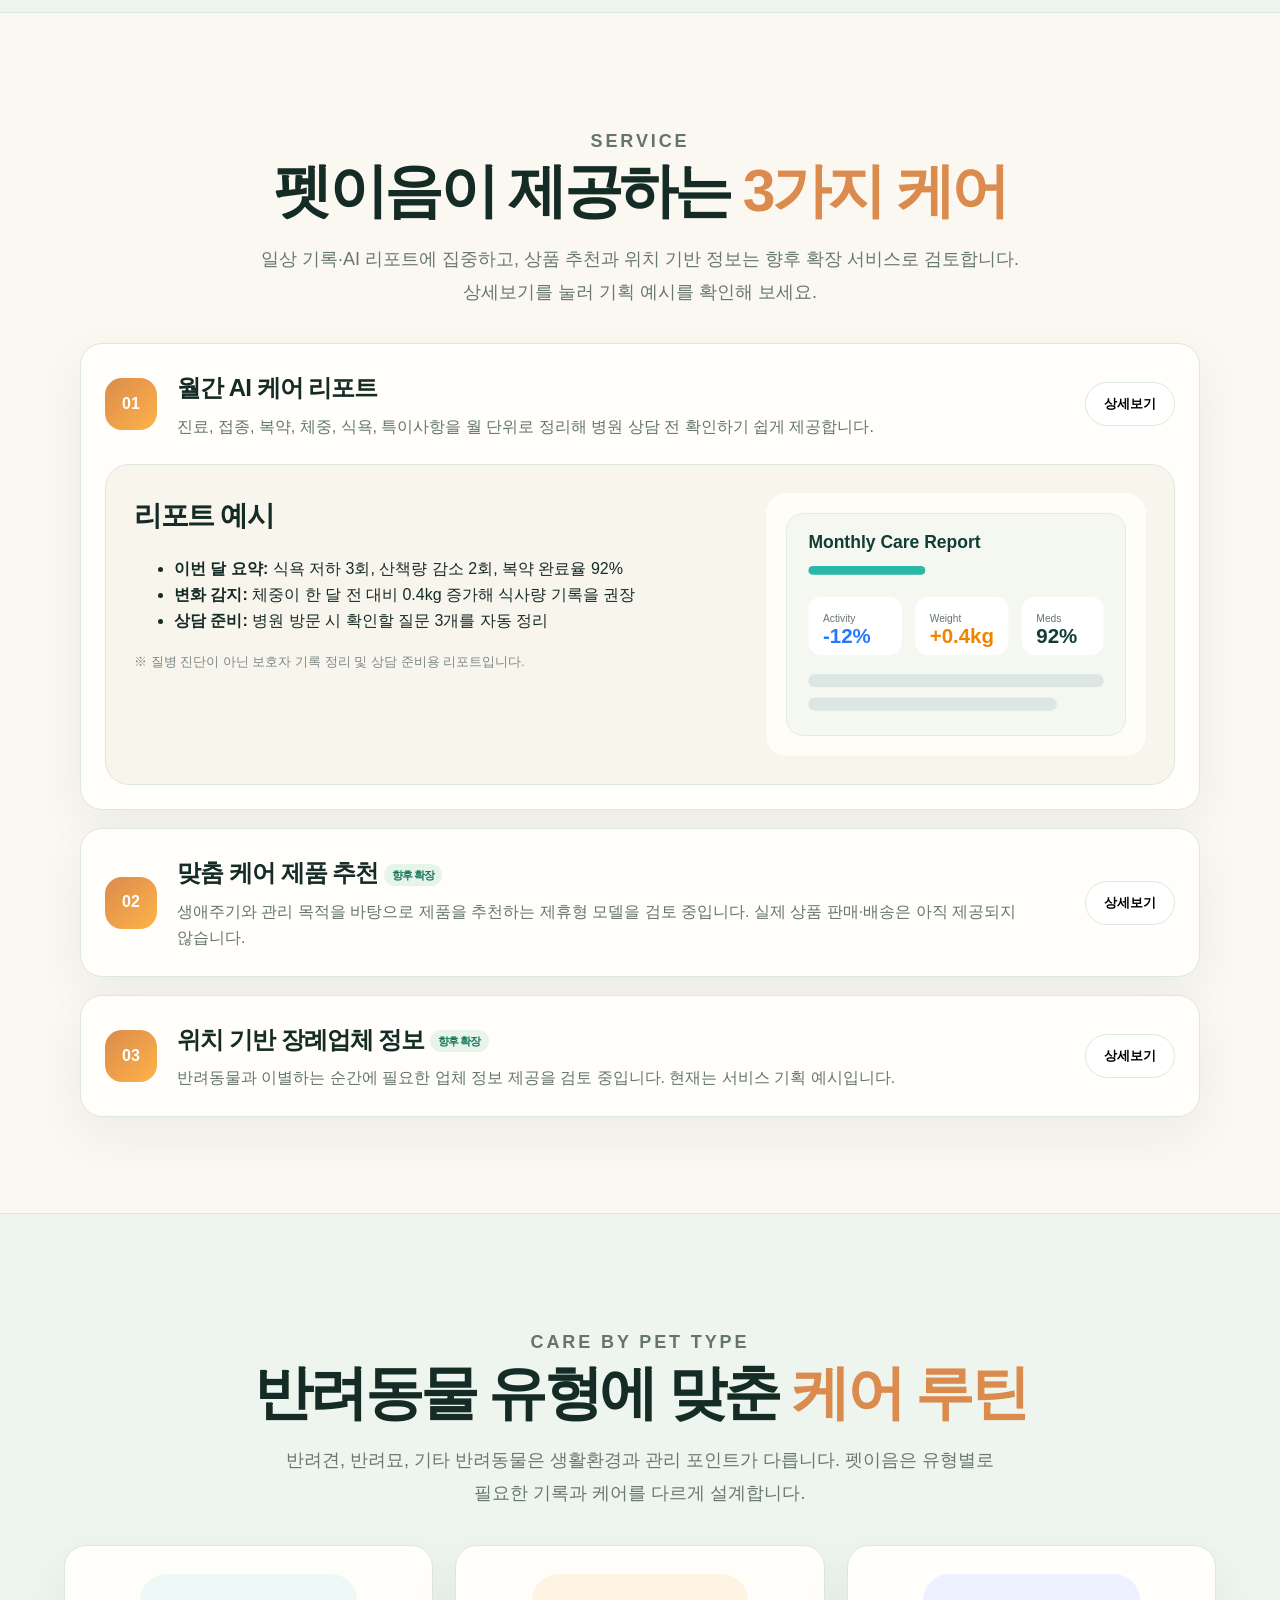
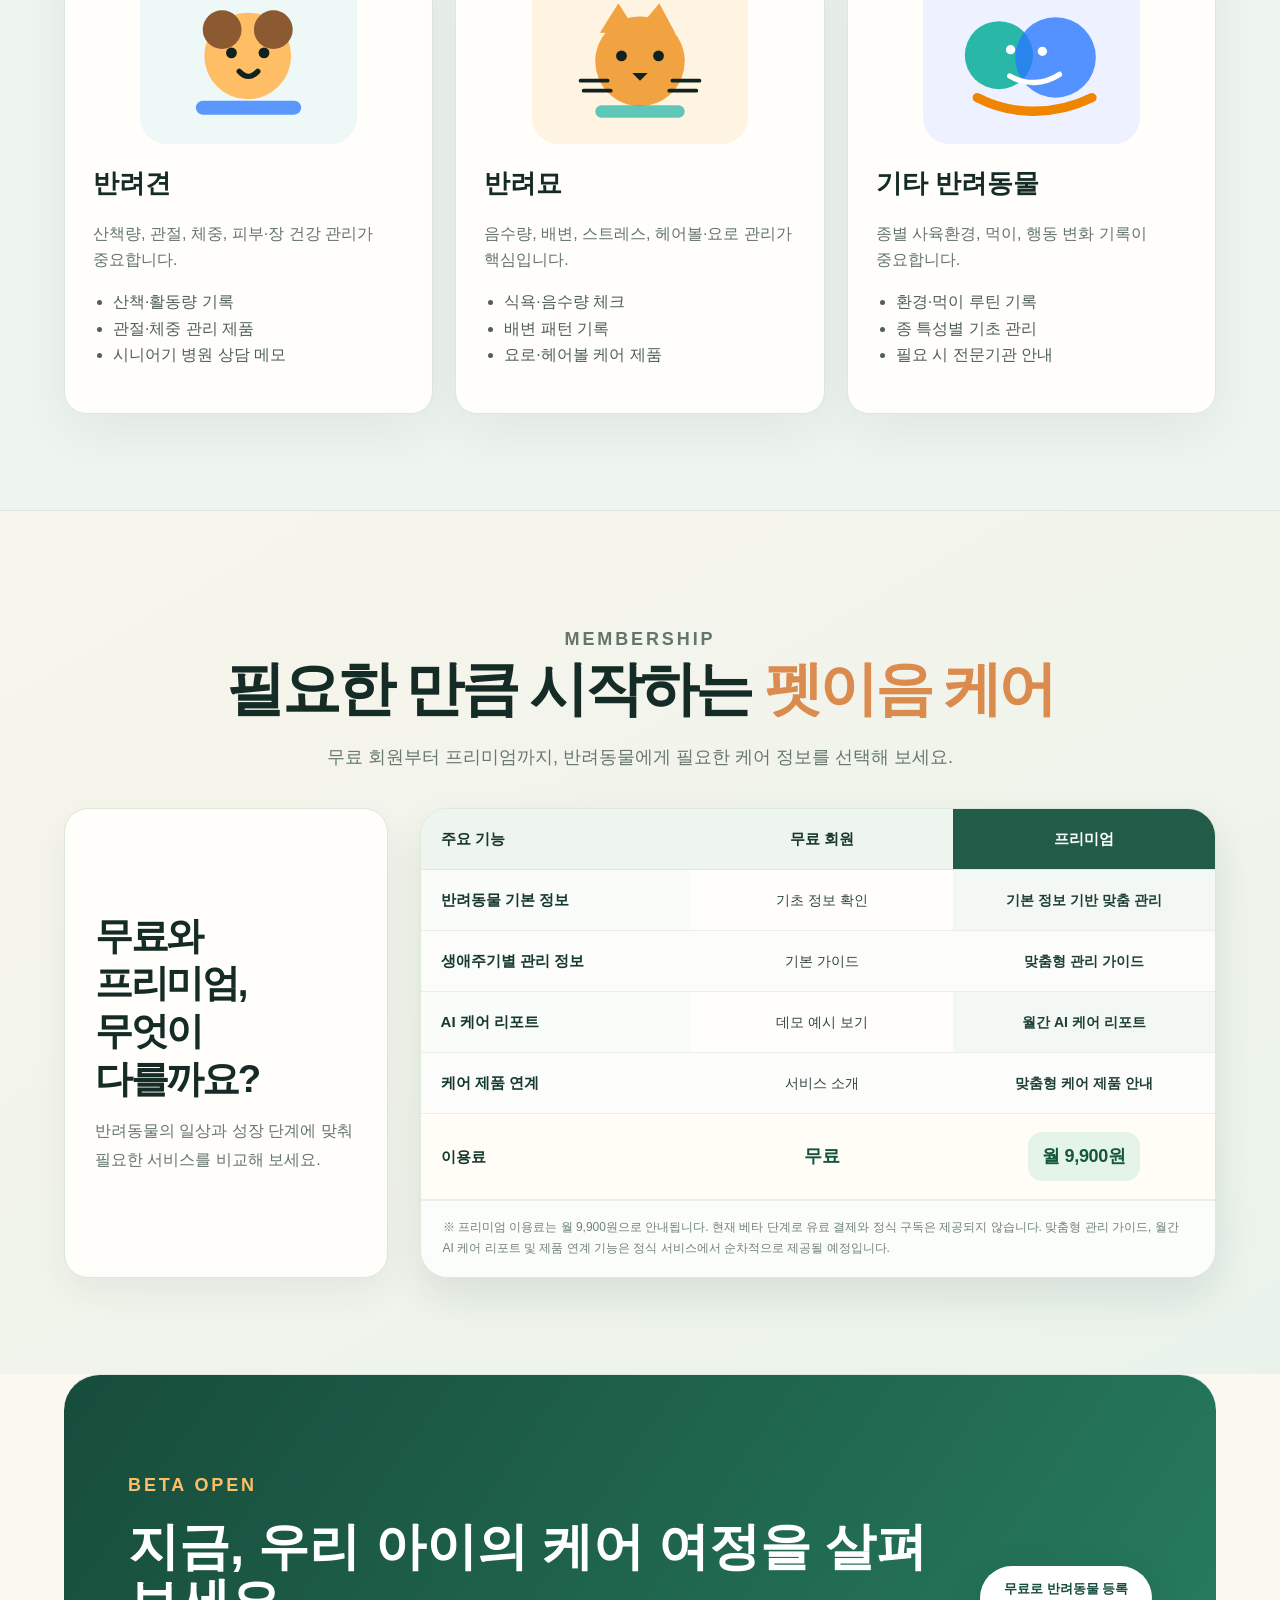
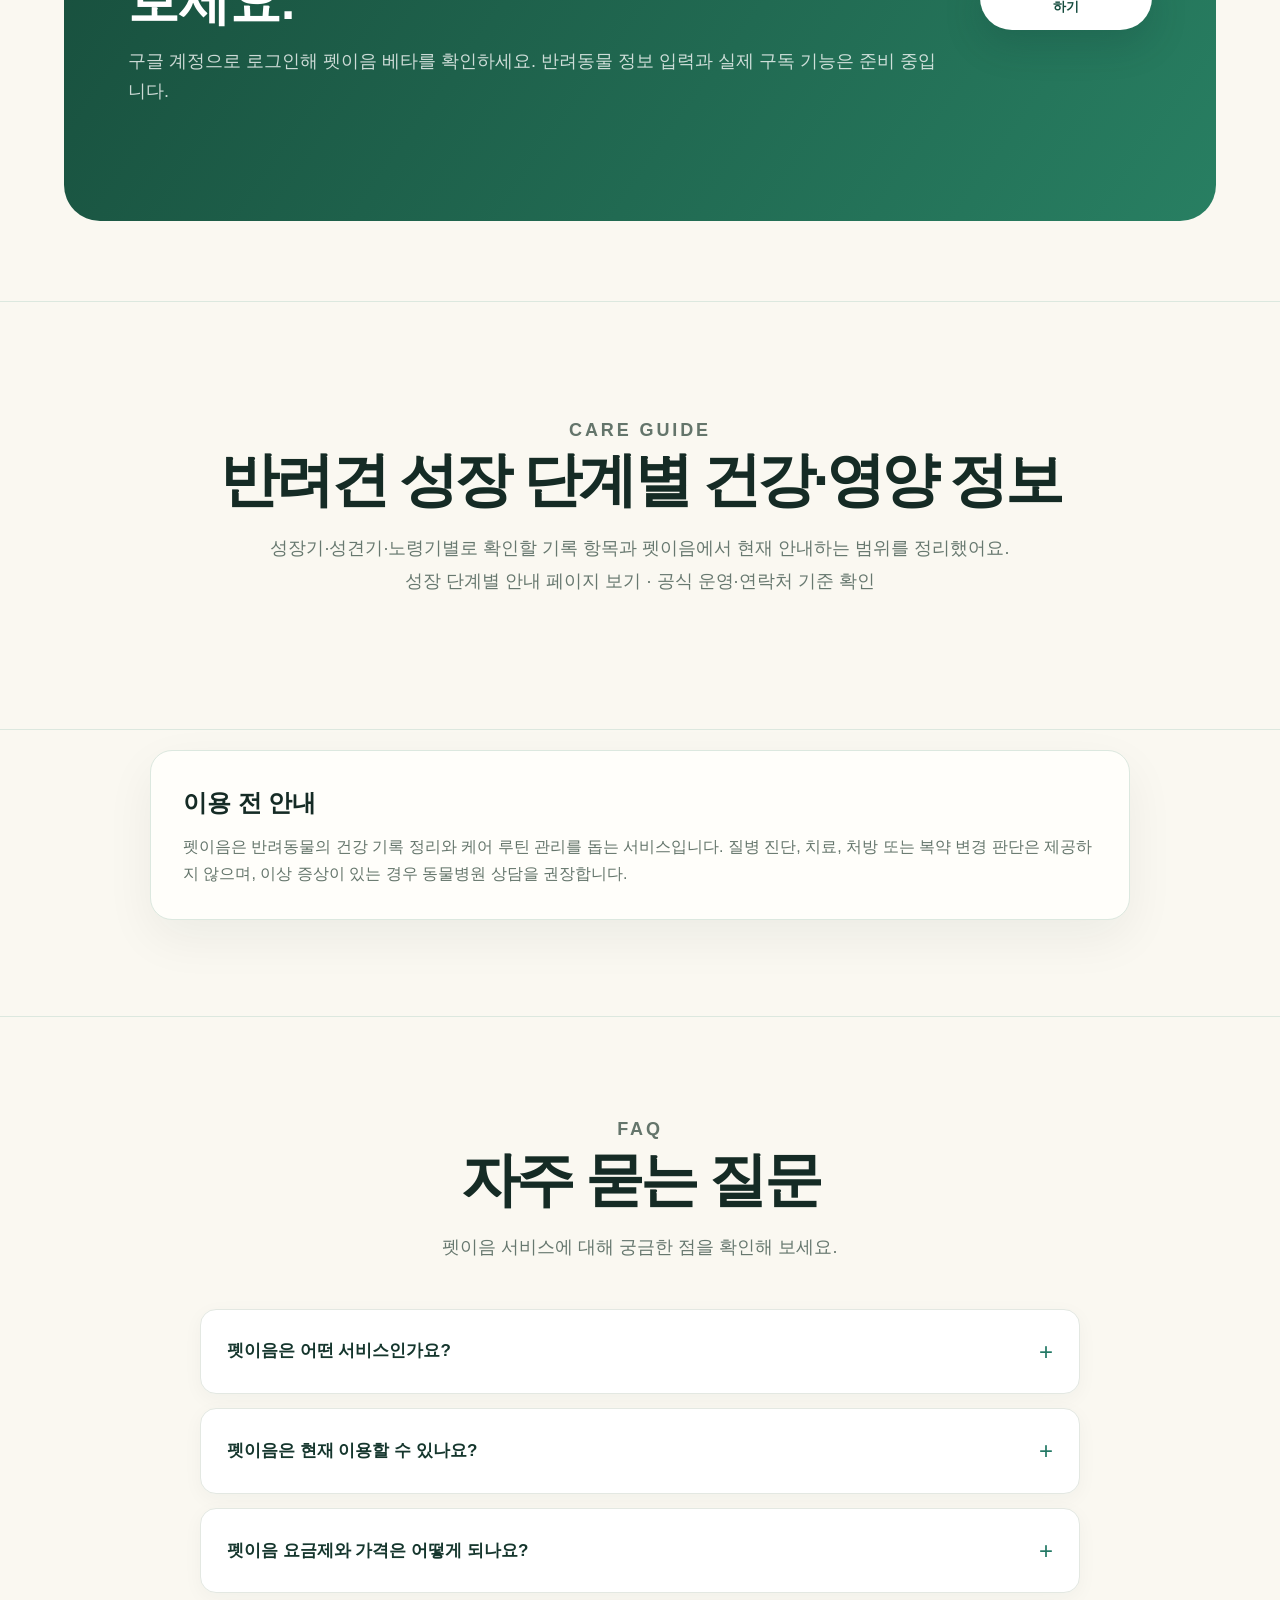
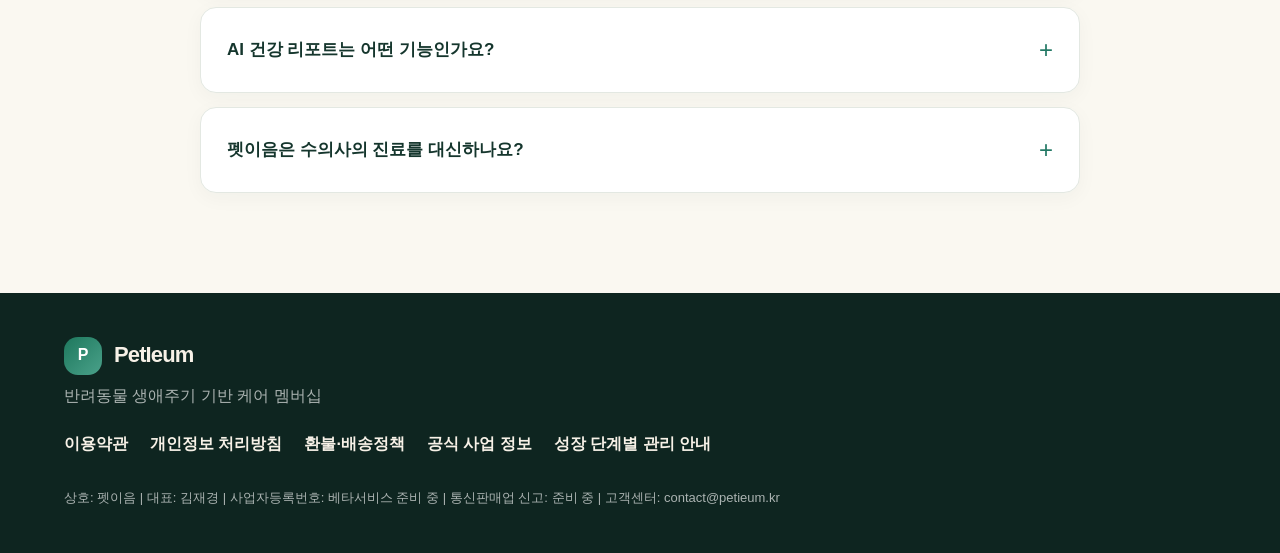
==== commit c437bda8: "Add files via upload" ====
--- a/index.html
+++ b/index.html
@@ -304,6 +304,10 @@
       <button class="btn primary auth-open-trigger" type="button">무료로 반려동물 등록하기</button>
     </section>
 
+    <section class="section section-pad" aria-label="성장 단계별 관리 정보 안내">
+      <div class="section-head"><p class="eyebrow">CARE GUIDE</p><h2>반려견 성장 단계별 건강·영양 정보</h2><p>성장기·성견기·노령기별로 확인할 기록 항목과 펫이음에서 현재 안내하는 범위를 정리했어요.</p><p><a href="growth-stage-care.html">성장 단계별 안내 페이지 보기</a> · <a href="business-info.html">공식 운영·연락처 기준 확인</a></p></div>
+    </section>
+
     <section id="notice" class="section section-pad notice-section">
       <div class="notice-card">
         <h2>이용 전 안내</h2>
@@ -357,6 +361,8 @@
       <a href="terms.html">이용약관</a>
       <a href="privacy.html">개인정보 처리방침</a>
       <a href="refund.html">환불·배송정책</a>
+      <a href="business-info.html">공식 사업 정보</a>
+      <a href="growth-stage-care.html">성장 단계별 관리 안내</a>
     </div>
     <p class="company-info">상호: 펫이음 | 대표: 김재경 | 사업자등록번호: 베타서비스 준비 중 | 통신판매업 신고: 준비 중 | 고객센터: contact@petieum.kr</p>
   </footer>
